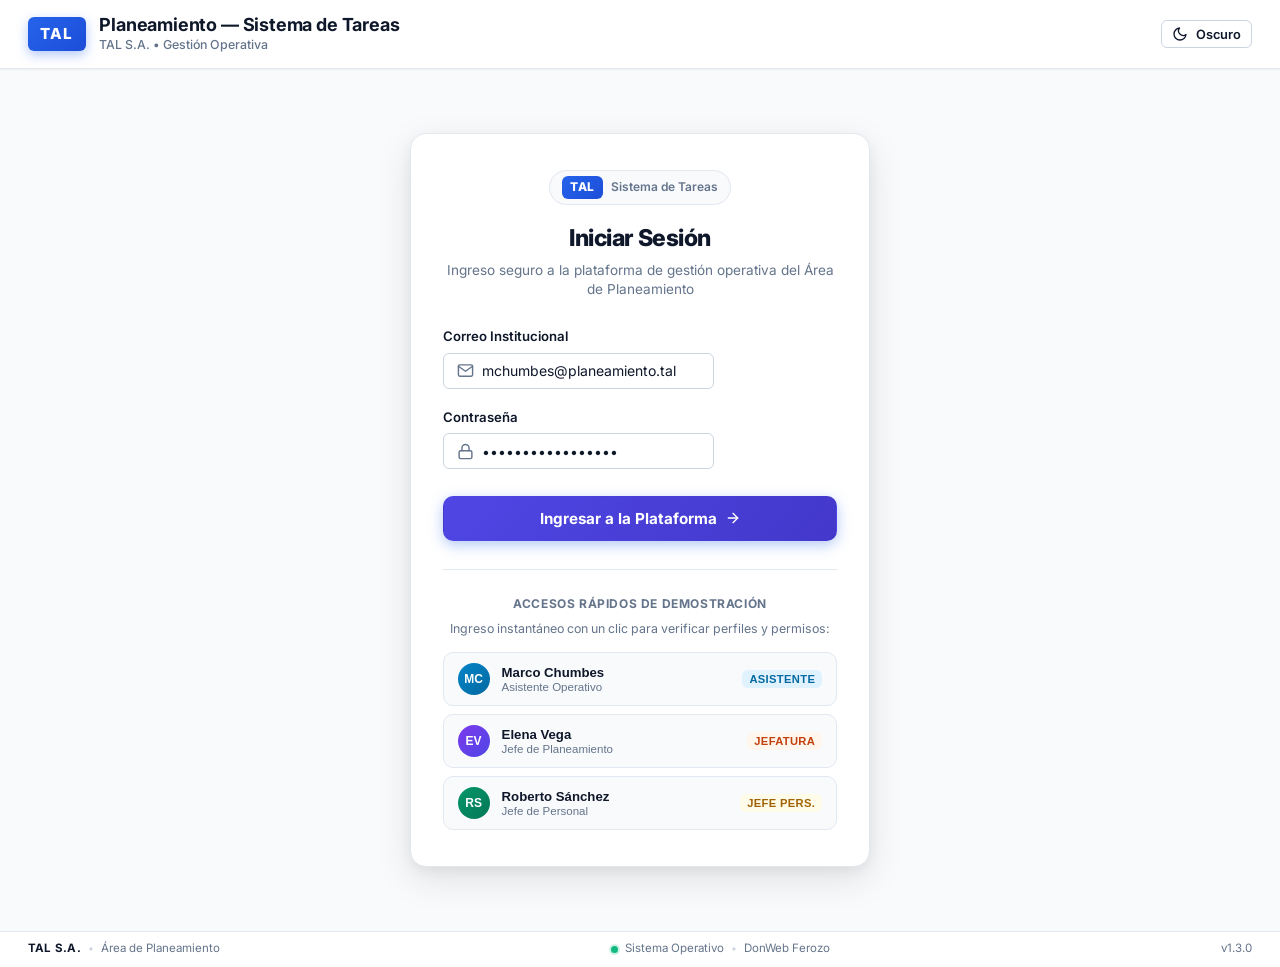
==== public_html/index.html @ 4f69563f "feat(ui): redesign login, replace emojis with svg icons, add slim footer and strict role visibility" ====
<!DOCTYPE html>
<html lang="es" data-theme="light">
<head>
    <meta charset="UTF-8">
    <meta name="viewport" content="width=device-width, initial-scale=1.0">
    <title>TAL S.A. — Sistema de Tareas | Área de Planeamiento</title>
    <meta name="description" content="Sistema Web interno de Gestión y Seguimiento de Tareas del Área de Planeamiento. Tableros Kanban, flujos de aprobación y automatización de procesos.">
    <link rel="stylesheet" href="assets/css/variables.css">
    <link rel="stylesheet" href="assets/css/app.css">
</head>
<body>
    <!-- Top Header & Brand -->
    <header class="app-header">
        <div class="brand-section">
            <div class="brand-logo-pill">TAL</div>
            <div class="brand-meta">
                <h1 class="brand-title">Planeamiento — Sistema de Tareas</h1>
                <span class="brand-subtitle">TAL S.A. &bull; Gestión Operativa</span>
            </div>
        </div>
        <div class="header-actions">
            <!-- Indicador de Usuario Activo -->
            <div id="user-profile-container" style="display: none;">
                <div class="user-profile-badge">
                    <div id="user-avatar" class="user-avatar">?</div>
                    <div class="user-details">
                        <span id="user-name" class="user-name">Cargando...</span>
                        <span id="user-role" class="user-role-label">...</span>
                    </div>
                </div>
            </div>

            <!-- Campana de Notificaciones Idempotentes (MVP-08) -->
            <div id="notifications-menu-container" class="notifications-wrapper" style="display: none;">
                <button id="notif-bell-btn" class="btn btn-outline btn-sm notif-bell-btn" title="Notificaciones" aria-label="Notificaciones del sistema" aria-expanded="false">
                    <svg class="icon-svg" viewBox="0 0 24 24" fill="none" stroke="currentColor" stroke-width="2" stroke-linecap="round" stroke-linejoin="round"><path d="M18 8A6 6 0 0 0 6 8c0 7-3 9-3 9h18s-3-2-3-9"></path><path d="M13.73 21a2 2 0 0 1-3.46 0"></path></svg>
                    <span id="notif-badge" class="notif-badge" style="display: none;">0</span>
                </button>
                <div id="notif-dropdown" class="notif-dropdown" style="display: none;" role="region" aria-label="Bandeja de notificaciones">
                    <div class="notif-dropdown-header">
                        <div class="notif-title-group">
                            <svg class="icon-svg icon-svg-sm" viewBox="0 0 24 24" fill="none" stroke="currentColor" stroke-width="2" stroke-linecap="round" stroke-linejoin="round"><path d="M18 8A6 6 0 0 0 6 8c0 7-3 9-3 9h18s-3-2-3-9"></path><path d="M13.73 21a2 2 0 0 1-3.46 0"></path></svg>
                            <span class="notif-dropdown-title">Notificaciones</span>
                        </div>
                        <button id="notif-mark-all-btn" class="notif-mark-all-btn" title="Marcar todas como leídas">Marcar todas leídas</button>
                    </div>
                    <div id="notif-items-list" class="notif-items-list">
                        <div class="notif-empty-state">No tienes notificaciones pendientes</div>
                    </div>
                </div>
            </div>

            <button id="theme-toggle-btn" class="btn btn-outline btn-sm" aria-label="Cambiar modo claro y oscuro">
                <span id="theme-icon" aria-hidden="true" class="theme-icon-slot">
                    <svg class="icon-svg" viewBox="0 0 24 24" fill="none" stroke="currentColor" stroke-width="2" stroke-linecap="round" stroke-linejoin="round"><path d="M21 12.79A9 9 0 1 1 11.21 3 7 7 0 0 0 21 12.79z"></path></svg>
                </span>
                <span id="theme-text">Modo</span>
            </button>

            <button id="logout-btn" class="btn btn-outline btn-sm" style="display: none;">
                <svg class="icon-svg" viewBox="0 0 24 24" fill="none" stroke="currentColor" stroke-width="2" stroke-linecap="round" stroke-linejoin="round"><path d="M9 21H5a2 2 0 0 1-2-2V5a2 2 0 0 1 2-2h4"></path><polyline points="16 17 21 12 16 7"></polyline><line x1="21" y1="12" x2="9" y2="12"></line></svg>
                <span>Salir</span>
            </button>
        </div>
    </header>

    <!-- Workspace Controls Bar (Pestañas de Alcance y Filtros) -->
    <div id="workspace-controls-bar" class="workspace-bar" style="display: none;">
        <div class="workspace-tabs">
            <button class="tab-btn active" data-scope="area">
                <svg class="icon-svg" viewBox="0 0 24 24" fill="none" stroke="currentColor" stroke-width="2" stroke-linecap="round" stroke-linejoin="round"><path d="M16 4h2a2 2 0 0 1 2 2v14a2 2 0 0 1-2 2H6a2 2 0 0 1-2-2V6a2 2 0 0 1 2-2h2"></path><rect x="8" y="2" width="8" height="4" rx="1" ry="1"></rect></svg>
                <span>Mis Tareas</span>
            </button>
            <button id="tab-team-board" class="tab-btn" data-scope="team" style="display: none;">
                <svg class="icon-svg" viewBox="0 0 24 24" fill="none" stroke="currentColor" stroke-width="2" stroke-linecap="round" stroke-linejoin="round"><path d="M17 21v-2a4 4 0 0 0-4-4H5a4 4 0 0 0-4 4v2"></path><circle cx="9" cy="7" r="4"></circle><path d="M23 21v-2a4 4 0 0 0-3-3.87"></path><path d="M16 3.13a4 4 0 0 1 0 7.75"></path></svg>
                <span>Tablero del Equipo</span>
            </button>
            <button id="tab-approvals-view" class="tab-btn" data-scope="approvals" style="display: none;">
                <svg class="icon-svg" viewBox="0 0 24 24" fill="none" stroke="currentColor" stroke-width="2" stroke-linecap="round" stroke-linejoin="round"><path d="M22 11.08V12a10 10 0 1 1-5.93-9.14"></path><polyline points="22 4 12 14.01 9 11.01"></polyline></svg>
                <span>Aprobaciones</span>
            </button>
            <button id="tab-dashboard-view" class="tab-btn" data-scope="dashboard">
                <svg class="icon-svg" viewBox="0 0 24 24" fill="none" stroke="currentColor" stroke-width="2" stroke-linecap="round" stroke-linejoin="round"><line x1="18" y1="20" x2="18" y2="10"></line><line x1="12" y1="20" x2="12" y2="4"></line><line x1="6" y1="20" x2="6" y2="14"></line></svg>
                <span>Dashboard & Métricas</span>
            </button>
        </div>

        <div class="workspace-actions">
            <div class="search-input-wrapper">
                <svg class="search-icon" viewBox="0 0 24 24" fill="none" stroke="currentColor" stroke-width="2" stroke-linecap="round" stroke-linejoin="round"><circle cx="11" cy="11" r="8"></circle><line x1="21" y1="21" x2="16.65" y2="16.65"></line></svg>
                <input type="text" id="task-search-input" class="search-input" placeholder="Buscar tarea o código...">
            </div>

            <select id="member-filter-select" class="select-filter" style="display: none;">
                <option value="">Todos los miembros</option>
            </select>

            <select id="priority-filter-select" class="select-filter">
                <option value="">Todas las prioridades</option>
                <option value="URGENTE">Urgente</option>
                <option value="ALTA">Alta</option>
                <option value="MEDIA">Media</option>
                <option value="BAJA">Baja</option>
            </select>

            <button id="btn-open-create-task" class="btn btn-primary">
                <svg class="icon-svg" viewBox="0 0 24 24" fill="none" stroke="currentColor" stroke-width="2" stroke-linecap="round" stroke-linejoin="round"><line x1="12" y1="5" x2="12" y2="19"></line><line x1="5" y1="12" x2="19" y2="12"></line></svg>
                <span>Nueva Tarea</span>
            </button>
        </div>
    </div>

    <!-- Contenedor Principal SPA -->
    <main class="main-content">
        <!-- Vista de Login (cuando no hay sesión activa) -->
        <div id="login-view" class="login-view-container" style="display: none;">
            <div class="login-card">
                <div class="login-card-header">
                    <div class="login-brand-chip">
                        <span class="login-badge-pill">TAL</span>
                        <span class="login-brand-label">Sistema de Tareas</span>
                    </div>
                    <h2 class="login-heading">Iniciar Sesión</h2>
                    <p class="login-desc">Ingreso seguro a la plataforma de gestión operativa del Área de Planeamiento</p>
                </div>

                <form id="login-form" class="login-form">
                    <div class="form-group">
                        <label class="form-label" for="login-email">Correo Institucional</label>
                        <div class="input-with-icon">
                            <svg class="input-field-icon" viewBox="0 0 24 24" fill="none" stroke="currentColor" stroke-width="2" stroke-linecap="round" stroke-linejoin="round"><path d="M4 4h16c1.1 0 2 .9 2 2v12c0 1.1-.9 2-2 2H4c-1.1 0-2-.9-2-2V6c0-1.1.9-2 2-2z"></path><polyline points="22,6 12,13 2,6"></polyline></svg>
                            <input type="email" id="login-email" class="form-input" required placeholder="usuario@planeamiento.tal" value="mchumbes@planeamiento.tal">
                        </div>
                    </div>
                    <div class="form-group">
                        <label class="form-label" for="login-password">Contraseña</label>
                        <div class="input-with-icon">
                            <svg class="input-field-icon" viewBox="0 0 24 24" fill="none" stroke="currentColor" stroke-width="2" stroke-linecap="round" stroke-linejoin="round"><rect x="3" y="11" width="18" height="11" rx="2" ry="2"></rect><path d="M7 11V7a5 5 0 0 1 10 0v4"></path></svg>
                            <input type="password" id="login-password" class="form-input" required placeholder="••••••••" value="Planeamiento2026!">
                        </div>
                    </div>
                    <button type="submit" id="login-submit-btn" class="btn btn-primary btn-login-submit">
                        <span>Ingresar a la Plataforma</span>
                        <svg class="icon-svg" viewBox="0 0 24 24" fill="none" stroke="currentColor" stroke-width="2" stroke-linecap="round" stroke-linejoin="round"><line x1="5" y1="12" x2="19" y2="12"></line><polyline points="12 5 19 12 12 19"></polyline></svg>
                    </button>
                </form>

                <div class="login-demo-section">
                    <div class="demo-divider">
                        <span>Accesos Rápidos de Demostración</span>
                    </div>
                    <p class="demo-hint">Ingreso instantáneo con un clic para verificar perfiles y permisos:</p>
                    <div class="demo-cards-list">
                        <button type="button" class="demo-chip-card" onclick="quickLogin('mchumbes@planeamiento.tal')">
                            <div class="demo-chip-avatar avatar-assistant">MC</div>
                            <div class="demo-chip-info">
                                <span class="demo-chip-name">Marco Chumbes</span>
                                <span class="demo-chip-role">Asistente Operativo</span>
                            </div>
                            <span class="badge badge-tipo-area">ASISTENTE</span>
                        </button>

                        <button type="button" class="demo-chip-card" onclick="quickLogin('jefe.planeamiento@planeamiento.tal')">
                            <div class="demo-chip-avatar avatar-chief">EV</div>
                            <div class="demo-chip-info">
                                <span class="demo-chip-name">Elena Vega</span>
                                <span class="demo-chip-role">Jefe de Planeamiento</span>
                            </div>
                            <span class="badge badge-prioridad-ALTA">JEFATURA</span>
                        </button>

                        <button type="button" class="demo-chip-card" onclick="quickLogin('jefe.personal@planeamiento.tal')">
                            <div class="demo-chip-avatar avatar-hr">RS</div>
                            <div class="demo-chip-info">
                                <span class="demo-chip-name">Roberto Sánchez</span>
                                <span class="demo-chip-role">Jefe de Personal</span>
                            </div>
                            <span class="badge badge-prioridad-MEDIA">JEFE PERS.</span>
                        </button>
                    </div>
                </div>
            </div>
        </div>

        <!-- Vista de Tablero Kanban -->
        <div id="kanban-view" style="display: none;">
            <div id="kanban-container" class="kanban-board">
                <!-- Columnas montadas dinámicamente -->
            </div>
        </div>

        <!-- Vista de Bandeja de Aprobaciones (MVP-06) -->
        <div id="approvals-view" style="display: none;">
            <div class="view-header-bar">
                <div>
                    <h2 class="view-title">Bandeja de Aprobaciones Pendientes</h2>
                    <p class="view-subtitle">Tareas enviadas a revisión formal que requieren dictamen de Jefatura (RN-10, RN-12).</p>
                </div>
                <button class="btn btn-outline btn-sm" onclick="fetchPendingApprovals()">
                    <svg class="icon-svg" viewBox="0 0 24 24" fill="none" stroke="currentColor" stroke-width="2" stroke-linecap="round" stroke-linejoin="round"><polyline points="23 4 23 10 17 10"></polyline><polyline points="1 20 1 14 7 14"></polyline><path d="M3.51 9a9 9 0 0 1 14.85-3.36L23 10M1 14l4.64 4.36A9 9 0 0 0 20.49 15"></path></svg>
                    <span>Actualizar Lista</span>
                </button>
            </div>
            <div id="approvals-container" class="approvals-grid">
                <!-- Tarjetas de aprobación cargadas dinámicamente -->
            </div>
        </div>

        <!-- Vista de Dashboard Operativo y Métricas (MVP-09) -->
        <div id="dashboard-view" style="display: none;">
            <div class="dashboard-header view-header-bar">
                <div>
                    <h2 class="view-title">Dashboard Operativo y Métricas de Cierre</h2>
                    <p class="view-subtitle">Indicadores en tiempo real de avance, cumplimiento y carga operativa (RF-19).</p>
                </div>
                <button class="btn btn-outline btn-sm" onclick="loadDashboardMetrics()">
                    <svg class="icon-svg" viewBox="0 0 24 24" fill="none" stroke="currentColor" stroke-width="2" stroke-linecap="round" stroke-linejoin="round"><polyline points="23 4 23 10 17 10"></polyline><polyline points="1 20 1 14 7 14"></polyline><path d="M3.51 9a9 9 0 0 1 14.85-3.36L23 10M1 14l4.64 4.36A9 9 0 0 0 20.49 15"></path></svg>
                    <span>Actualizar Métricas</span>
                </button>
            </div>

            <!-- Grid de Indicadores Clave (KPIs) -->
            <div class="kpi-grid">
                <div class="kpi-card">
                    <div class="kpi-label">Total de Tareas</div>
                    <div id="kpi-total-tasks" class="kpi-value">0</div>
                    <div class="kpi-subtext" id="kpi-scope-text">En alcance actual</div>
                </div>
                <div class="kpi-card kpi-success">
                    <div class="kpi-label">Tasa de Cumplimiento</div>
                    <div id="kpi-completion-rate" class="kpi-value">0%</div>
                    <div class="kpi-subtext"><span id="kpi-completed-tasks">0</span> finalizadas</div>
                </div>
                <div class="kpi-card kpi-warning">
                    <div class="kpi-label">En Progreso / Revisión</div>
                    <div id="kpi-active-tasks" class="kpi-value">0</div>
                    <div class="kpi-subtext"><span id="kpi-review-tasks">0</span> en revisión</div>
                </div>
                <div class="kpi-card kpi-danger">
                    <div class="kpi-label">Alertas de Plazo</div>
                    <div id="kpi-overdue-tasks" class="kpi-value">0</div>
                    <div class="kpi-subtext"><span id="kpi-due-soon-tasks">0</span> vencen en ≤ 7 días</div>
                </div>
            </div>

            <!-- Gráficos / Distribuciones de Estados y Prioridades -->
            <div class="dashboard-sections-grid">
                <!-- Desglose por Estado -->
                <div class="section-box">
                    <div class="section-box-title">
                        <span>Distribución por Estados Kanban</span>
                    </div>
                    <div id="dashboard-status-bars" class="distribution-bars">
                        <!-- Barras de estado montadas dinámicamente -->
                    </div>
                </div>

                <!-- Desglose por Prioridad -->
                <div class="section-box">
                    <div class="section-box-title">
                        <span>Tareas Activas por Prioridad</span>
                    </div>
                    <div id="dashboard-priority-bars" class="distribution-bars">
                        <!-- Barras de prioridad montadas dinámicamente -->
                    </div>
                </div>
            </div>

            <!-- Balance de Carga del Equipo (Solo Jefatura) -->
            <div id="dashboard-team-section" class="section-box" style="margin-top: 1.5rem; display: none;">
                <div class="section-box-title">
                    <div style="display: flex; align-items: center; gap: 0.5rem;">
                        <svg class="icon-svg" viewBox="0 0 24 24" fill="none" stroke="currentColor" stroke-width="2" stroke-linecap="round" stroke-linejoin="round"><path d="M17 21v-2a4 4 0 0 0-4-4H5a4 4 0 0 0-4 4v2"></path><circle cx="9" cy="7" r="4"></circle><path d="M23 21v-2a4 4 0 0 0-3-3.87"></path><path d="M16 3.13a4 4 0 0 1 0 7.75"></path></svg>
                        <span>Balance de Carga de Trabajo del Equipo (Supervisión Jefatura)</span>
                    </div>
                </div>
                <p style="font-size: 0.8rem; color: var(--text-muted); margin-top: 0.25rem; margin-bottom: 1rem;">
                    Monitoreo de tareas asignadas, en curso, finalizadas y atrasadas por cada integrante del área.
                </p>
                <div class="table-responsive">
                    <table class="team-balance-table">
                        <thead>
                            <tr>
                                <th>Miembro del Equipo</th>
                                <th>Rol</th>
                                <th>Total Asignadas</th>
                                <th>En Curso</th>
                                <th>Finalizadas</th>
                                <th>Atrasadas</th>
                                <th>Carga Activa</th>
                            </tr>
                        </thead>
                        <tbody id="dashboard-team-tbody">
                            <!-- Filas dinámicas -->
                        </tbody>
                    </table>
                </div>
            </div>
        </div>
    </main>

    <!-- Modal de Creación de Tarea (MVP-03) -->
    <div id="modal-create-task" class="modal-backdrop">
        <div class="modal-dialog">
            <div class="modal-header">
                <div class="modal-title-group">
                    <span class="badge badge-tipo-area">NUEVA TAREA</span>
                    <h3 class="modal-title">Registrar Nueva Tarea</h3>
                </div>
                <button class="btn-close" onclick="closeModal('modal-create-task')">&times;</button>
            </div>
            <form id="create-task-form">
                <div class="modal-body">
                    <div class="form-group">
                        <label class="form-label" for="task-title">Título de la Tarea *</label>
                        <input type="text" id="task-title" class="form-input" required placeholder="Ej: Elaboración de reporte de mermas lote B">
                    </div>

                    <div class="form-group">
                        <label class="form-label" for="task-description">Descripción Detallada</label>
                        <textarea id="task-description" class="form-textarea" rows="3" placeholder="Contexto, criterios clave o instrucciones..."></textarea>
                    </div>

                    <div class="form-row">
                        <div class="form-group">
                            <label class="form-label" for="task-type">Tipo de Tarea *</label>
                            <select id="task-type" class="form-select" required>
                                <option value="AREA">Oficial del Área</option>
                                <option value="PERSONAL">Personal / Privada</option>
                            </select>
                            <span class="form-help">Tareas personales son privadas y solo visibles para ti.</span>
                        </div>

                        <div class="form-group">
                            <label class="form-label" for="task-priority">Prioridad *</label>
                            <select id="task-priority" class="form-select" required>
                                <option value="BAJA">Baja</option>
                                <option value="MEDIA" selected>Media</option>
                                <option value="ALTA">Alta</option>
                                <option value="URGENTE">Urgente</option>
                            </select>
                        </div>
                    </div>

                    <div class="form-row">
                        <div class="form-group">
                            <label class="form-label" for="task-assignee">Responsable Asignado *</label>
                            <select id="task-assignee" class="form-select">
                                <!-- Opciones cargadas según rol (autoasignación para asistentes, selector para jefes) -->
                            </select>
                            <span id="assignee-help" class="form-help"></span>
                        </div>

                        <div class="form-group">
                            <label class="form-label" for="task-due-date">Fecha Límite</label>
                            <input type="date" id="task-due-date" class="form-input">
                        </div>
                    </div>

                    <div class="form-group" style="margin-top: 0.5rem;">
                        <label style="display: flex; align-items: center; gap: 0.5rem; cursor: pointer;">
                            <input type="checkbox" id="task-requires-approval">
                            <span style="font-size: 0.85rem; font-weight: 600;">Requiere aprobación de Jefatura para su cierre formal (RN-10)</span>
                        </label>
                    </div>
                </div>
                <div class="modal-footer">
                    <button type="button" class="btn btn-outline" onclick="closeModal('modal-create-task')">Cancelar</button>
                    <button type="submit" class="btn btn-primary">Crear Tarea</button>
                </div>
            </form>
        </div>
    </div>

    <!-- Modal de Detalle de Tarea con Subtareas y Comentarios (MVP-05) -->
    <div id="modal-task-detail" class="modal-backdrop">
        <div class="modal-dialog">
            <div class="modal-header">
                <div class="modal-title-group">
                    <span id="detail-code" class="task-code" style="font-size: 0.95rem;">TAR-XXXX</span>
                    <span id="detail-type-badge" class="badge">ÁREA</span>
                    <span id="detail-priority-badge" class="badge">MEDIA</span>
                    <h3 id="detail-title" class="modal-title" style="margin-left: 0.5rem;">Título</h3>
                </div>
                <button class="btn-close" onclick="closeModal('modal-task-detail')">&times;</button>
            </div>
            <div class="modal-body">
                <div class="task-detail-grid">
                    <!-- Columna Izquierda: Información y Subtareas (Checklist) -->
                    <div>
                        <p id="detail-desc" style="font-size: 0.875rem; color: var(--text-main); margin-bottom: 1rem; line-height: 1.5;"></p>

                        <div style="display: flex; gap: 1rem; margin-bottom: 1.25rem; font-size: 0.8rem; color: var(--text-muted); flex-wrap: wrap;">
                            <div><strong>Responsable:</strong> <span id="detail-assignee">-</span></div>
                            <div><strong>Creador:</strong> <span id="detail-creator">-</span></div>
                            <div><strong>Fecha Límite:</strong> <span id="detail-due-date">-</span></div>
                        </div>

                        <!-- Bloque de Circuito de Aprobación (MVP-06) -->
                        <div id="detail-approval-box" class="approval-detail-box" style="display: none;">
                            <!-- Renderizado dinámicamente -->
                        </div>

                        <!-- Sección de Subtareas (Checklist MVP-05) -->
                        <div class="section-box">
                            <div class="section-box-title">
                                <div style="display: flex; align-items: center; gap: 0.4rem;">
                                    <svg class="icon-svg" viewBox="0 0 24 24" fill="none" stroke="currentColor" stroke-width="2" stroke-linecap="round" stroke-linejoin="round"><polyline points="9 11 12 14 22 4"></polyline><path d="M21 12v7a2 2 0 0 1-2 2H5a2 2 0 0 1-2-2V5a2 2 0 0 1 2-2h11"></path></svg>
                                    <span>Checklist de Subtareas</span>
                                </div>
                                <span id="detail-subtasks-count" class="badge badge-tipo-area">0/0</span>
                            </div>

                            <div class="progress-track" style="margin-bottom: 0.75rem;">
                                <div id="detail-subtasks-progress" class="progress-fill" style="width: 0%;"></div>
                            </div>

                            <div id="detail-subtasks-list" class="subtasks-list">
                                <!-- Lista de subtareas -->
                            </div>

                            <form id="add-subtask-form" class="subtask-add-row">
                                <input type="text" id="subtask-title-input" class="form-input" placeholder="Añadir ítem al checklist..." style="flex: 1;" required>
                                <button type="submit" class="btn btn-outline btn-sm">+ Agregar</button>
                            </form>
                        </div>

                        <!-- Sección de Dependencias entre Tareas (DAG MVP-07) -->
                        <div class="section-box" style="margin-top: 1.25rem;">
                            <div class="section-box-title">
                                <div style="display: flex; align-items: center; gap: 0.4rem;">
                                    <svg class="icon-svg" viewBox="0 0 24 24" fill="none" stroke="currentColor" stroke-width="2" stroke-linecap="round" stroke-linejoin="round"><path d="M10 13a5 5 0 0 0 7.54.54l3-3a5 5 0 0 0-7.07-7.07l-1.72 1.71"></path><path d="M14 11a5 5 0 0 0-7.54-.54l-3 3a5 5 0 0 0 7.07 7.07l1.71-1.71"></path></svg>
                                    <span>Dependencias (Predecesoras y DAG)</span>
                                </div>
                                <span id="detail-deps-count" class="badge badge-tipo-area">0</span>
                            </div>

                            <!-- Alerta si la tarea está bloqueada por dependencias pendientes (RN-08) -->
                            <div id="detail-deps-blocked-alert" style="display: none; background-color: var(--status-blocked-bg); border: 1px solid var(--status-blocked); border-radius: var(--radius-sm); padding: 0.65rem 0.85rem; margin-bottom: 0.75rem;">
                                <div style="font-size: 0.8rem; font-weight: 700; color: #b91c1c; display: flex; align-items: center; gap: 0.4rem;">
                                    <svg class="icon-svg" viewBox="0 0 24 24" fill="none" stroke="currentColor" stroke-width="2" stroke-linecap="round" stroke-linejoin="round"><rect x="3" y="11" width="18" height="11" rx="2" ry="2"></rect><path d="M7 11V7a5 5 0 0 1 10 0v4"></path></svg>
                                    <span>Tarea Bloqueada</span>
                                </div>
                                <p style="font-size: 0.775rem; color: #7f1d1d; margin-top: 0.25rem; line-height: 1.4;">
                                    Esta tarea no puede iniciarse ni finalizarse hasta que todas sus tareas predecesoras alcancen el estado Finalizada (Regla RN-08).
                                </p>
                            </div>

                            <!-- Predecesoras (Requisitos previos) -->
                            <div style="margin-bottom: 0.75rem;">
                                <span style="font-size: 0.75rem; font-weight: 700; text-transform: uppercase; color: var(--text-muted); letter-spacing: 0.05em;">
                                    Predecesoras (Deben finalizar primero):
                                </span>
                                <div id="detail-predecessors-list" style="margin-top: 0.4rem; display: flex; flex-direction: column; gap: 0.4rem;">
                                    <!-- Lista dinámica de predecesoras -->
                                </div>
                            </div>

                            <!-- Formulario para agregar predecesora -->
                            <form id="add-dependency-form" style="display: flex; gap: 0.5rem; margin-top: 0.65rem; align-items: center;">
                                <select id="dependency-predecessor-select" class="form-select" style="flex: 1; font-size: 0.8rem;" required>
                                    <option value="" disabled selected>Vincular tarea predecesora...</option>
                                </select>
                                <button type="submit" class="btn btn-outline btn-sm">+ Vincular</button>
                            </form>

                            <!-- Sucesoras (Tareas que esperan por esta) -->
                            <div id="detail-successors-container" style="margin-top: 1rem; border-top: 1px dashed var(--border-subtle); padding-top: 0.65rem; display: none;">
                                <span style="font-size: 0.75rem; font-weight: 700; text-transform: uppercase; color: var(--text-muted); letter-spacing: 0.05em;">
                                    Tareas Sucesoras (Esperan por esta tarea):
                                </span>
                                <div id="detail-successors-list" style="margin-top: 0.4rem; display: flex; flex-direction: column; gap: 0.4rem;">
                                    <!-- Lista dinámica de sucesoras -->
                                </div>
                            </div>
                        </div>
                    </div>

                    <!-- Columna Derecha: Comentarios y Evidencias Adjuntas (MVP-05) -->
                    <div>
                        <div class="section-box">
                            <div class="section-box-title">
                                <div style="display: flex; align-items: center; gap: 0.4rem;">
                                    <svg class="icon-svg" viewBox="0 0 24 24" fill="none" stroke="currentColor" stroke-width="2" stroke-linecap="round" stroke-linejoin="round"><path d="M21 15a2 2 0 0 1-2 2H7l-4 4V5a2 2 0 0 1 2-2h14a2 2 0 0 1 2 2z"></path></svg>
                                    <span>Historial y Evidencias</span>
                                </div>
                                <span id="detail-comments-count" class="badge badge-tipo-area">0</span>
                            </div>

                            <div id="detail-comments-list" class="comments-list">
                                <!-- Comentarios -->
                            </div>

                            <form id="add-comment-form">
                                <div class="form-group" style="margin-bottom: 0.5rem;">
                                    <textarea id="comment-text-input" class="form-textarea" rows="2" placeholder="Escribe un comentario o actualización..." required></textarea>
                                </div>
                                <div class="form-group" style="margin-bottom: 0.75rem;">
                                    <label class="form-label" style="font-size: 0.75rem;">Adjuntar Evidencia (PDF, Excel, Imagen, etc.):</label>
                                    <input type="file" id="comment-file-input" class="form-input" style="font-size: 0.75rem; padding: 0.3rem;">
                                </div>
                                <button type="submit" class="btn btn-primary btn-sm" style="width: 100%;">
                                    <span>Publicar Comentario / Evidencia</span>
                                </button>
                            </form>
                        </div>

                        <!-- Sección de Auditoría Inmutable (RF-18 / RN-13 MVP-09) -->
                        <div class="section-box" style="margin-top: 1.25rem;">
                            <div class="section-box-title">
                                <div style="display: flex; align-items: center; gap: 0.4rem;">
                                    <svg class="icon-svg" viewBox="0 0 24 24" fill="none" stroke="currentColor" stroke-width="2" stroke-linecap="round" stroke-linejoin="round"><path d="M12 22s8-4 8-10V5l-8-3-8 3v7c0 6 8 10 8 10z"></path></svg>
                                    <span>Bitácora de Auditoría Inmutable</span>
                                </div>
                                <span id="detail-audit-count" class="badge badge-tipo-area">0</span>
                            </div>
                            <p style="font-size: 0.75rem; color: var(--text-muted); margin-bottom: 0.75rem;">
                                Trazabilidad cronológica inalterable de creación, transiciones, aprobaciones y reasignaciones (RN-13).
                            </p>
                            <div id="detail-audit-timeline" class="audit-timeline">
                                <!-- Eventos de auditoría cargados dinámicamente -->
                            </div>
                        </div>
                    </div>
                </div>
            </div>
            <div class="modal-footer">
                <div style="margin-right: auto; display: flex; align-items: center; gap: 0.5rem;">
                    <span style="font-size: 0.8rem; font-weight: 600;">Mover a Columna:</span>
                    <select id="detail-column-select" class="select-filter" style="font-size: 0.8rem;">
                        <!-- Columnas -->
                    </select>
                </div>
                <button type="button" id="btn-delete-task" class="btn btn-outline" style="color: #ef4444; border-color: rgba(239, 68, 68, 0.4);" onclick="handleDeleteActiveTask()">
                    <svg class="icon-svg" viewBox="0 0 24 24" fill="none" stroke="currentColor" stroke-width="2" stroke-linecap="round" stroke-linejoin="round"><polyline points="3 6 5 6 21 6"></polyline><path d="M19 6v14a2 2 0 0 1-2 2H7a2 2 0 0 1-2-2V6m3 0V4a2 2 0 0 1 2-2h4a2 2 0 0 1 2 2v2"></path></svg>
                    <span>Eliminar Tarea</span>
                </button>
                <button type="button" class="btn btn-primary" onclick="closeModal('modal-task-detail')">Cerrar</button>
            </div>
        </div>
    </div>

    <!-- Toast Notifications -->
    <div id="toast-container" class="toast-container"></div>

    <!-- Footer Slim & Profesional -->
    <footer id="app-footer" class="app-footer-slim">
        <div class="footer-left">
            <span class="footer-corp">TAL S.A.</span>
            <span class="footer-separator">•</span>
            <span>Área de Planeamiento</span>
        </div>
        <div class="footer-center">
            <span class="status-pulse-dot"></span>
            <span>Sistema Operativo</span>
            <span class="footer-separator">•</span>
            <span>DonWeb Ferozo</span>
        </div>
        <div class="footer-right">
            <span>v1.3.0</span>
        </div>
    </footer>

    <script src="assets/js/app.js"></script>
</body>
</html>
---- public_html/assets/css/variables.css ----
/**
 * DESIGN TOKENS — SISTEMA DE TAREAS (PLANEAMIENTO)
 * Modo claro por defecto y modo oscuro vía [data-theme="dark"]
 */

:root {
  /* Paleta de Superficie y Fondo (Modo Claro) */
  --bg-primary: #f8fafc;
  --bg-surface: #ffffff;
  --bg-surface-hover: #f1f5f9;
  --bg-surface-subtle: #f8fafc;
  --border-subtle: #e2e8f0;
  --border-strong: #cbd5e1;
  --text-main: #0f172a;
  --text-muted: #64748b;
  --text-subtle: #94a3b8;
  --text-inverse: #ffffff;

  /* Color de Marca y Acciones Primarias */
  --primary-500: #4f46e5;       /* Índigo */
  --primary-600: #4338ca;
  --primary-700: #3730a3;
  --primary-subtle: #eef2ff;

  /* Estados Funcionales de Tarea (Kanban) */
  --status-pending: #64748b;     /* Pendiente (Gris pizarra) */
  --status-pending-bg: #f1f5f9;
  --status-in-progress: #2563eb; /* En proceso (Azul activo) */
  --status-in-progress-bg: #eff6ff;
  --status-blocked: #e11d48;     /* Bloqueada (Rojo rubí) */
  --status-blocked-bg: #fff1f2;
  --status-review: #d97706;      /* En revisión (Ámbar) */
  --status-review-bg: #fffbeb;
  --status-done: #059669;        /* Finalizada (Esmeralda) */
  --status-done-bg: #ecfdf5;

  /* Prioridades */
  --priority-baja: #0284c7;
  --priority-media: #f59e0b;
  --priority-alta: #ea580c;
  --priority-urgente: #dc2626;

  /* Elevaciones y Sombras */
  --shadow-sm: 0 1px 2px 0 rgb(0 0 0 / 0.05);
  --shadow-card: 0 1px 3px 0 rgb(0 0 0 / 0.1), 0 1px 2px -1px rgb(0 0 0 / 0.1);
  --shadow-card-hover: 0 10px 15px -3px rgb(0 0 0 / 0.1), 0 4px 6px -4px rgb(0 0 0 / 0.1);
  --shadow-modal: 0 20px 25px -5px rgb(0 0 0 / 0.15), 0 8px 10px -6px rgb(0 0 0 / 0.1);

  /* Tipografía y Espaciado */
  --font-family: system-ui, -apple-system, 'Segoe UI', Roboto, Helvetica, Arial, sans-serif;
  --font-mono: ui-monospace, SFMono-Regular, Menlo, Monaco, Consolas, monospace;
  --radius-sm: 6px;
  --radius-md: 10px;
  --radius-lg: 16px;
  --radius-full: 9999px;

  --transition-fast: 150ms cubic-bezier(0.4, 0, 0.2, 1);
  --transition-normal: 250ms cubic-bezier(0.4, 0, 0.2, 1);
}

[data-theme="dark"] {
  --bg-primary: #0b0f19;
  --bg-surface: #111827;
  --bg-surface-hover: #1f2937;
  --bg-surface-subtle: #161f30;
  --border-subtle: #1f2937;
  --border-strong: #374151;
  --text-main: #f9fafb;
  --text-muted: #9ca3af;
  --text-subtle: #6b7280;
  --primary-subtle: #1e1b4b;

  --status-pending-bg: #1e293b;
  --status-in-progress-bg: #172554;
  --status-blocked-bg: #4c0519;
  --status-review-bg: #451a03;
  --status-done-bg: #022c22;

  --shadow-card: 0 1px 3px 0 rgb(0 0 0 / 0.5);
  --shadow-card-hover: 0 10px 20px -3px rgb(0 0 0 / 0.7);
  --shadow-modal: 0 25px 30px -5px rgb(0 0 0 / 0.8);
}
---- public_html/assets/css/app.css ----
/**
 * ESTILOS DE INTERFAZ DE USUARIO — SISTEMA DE TAREAS (PLANEAMIENTO)
 * TAL S.A. — Sistema de Gestión y Seguimiento de Tareas
 */

@import url('https://fonts.googleapis.com/css2?family=Inter:wght@400;500;600;700;800&family=JetBrains+Mono:wght@400;500&display=swap');

*, *::before, *::after {
  box-sizing: border-box;
  margin: 0;
  padding: 0;
}

body {
  font-family: 'Inter', var(--font-family);
  background-color: var(--bg-primary);
  color: var(--text-main);
  line-height: 1.5;
  -webkit-font-smoothing: antialiased;
  min-height: 100vh;
  display: flex;
  flex-direction: column;
  transition: background-color var(--transition-normal), color var(--transition-normal);
}

/* --------------------------------------------------------------------------
   Top Navbar & Brand Header
   -------------------------------------------------------------------------- */
.app-header {
  background-color: var(--bg-surface);
  border-bottom: 1px solid var(--border-subtle);
  padding: 0.85rem 1.75rem;
  display: flex;
  align-items: center;
  justify-content: space-between;
  position: sticky;
  top: 0;
  z-index: 100;
  box-shadow: var(--shadow-sm);
  backdrop-filter: blur(12px);
}

.brand-section {
  display: flex;
  align-items: center;
  gap: 0.85rem;
}

.brand-logo-pill {
  background: linear-gradient(135deg, #2563eb 0%, #1d4ed8 100%);
  color: #ffffff;
  font-weight: 800;
  font-size: 0.95rem;
  padding: 0.35rem 0.75rem;
  border-radius: var(--radius-sm);
  letter-spacing: 0.08em;
  box-shadow: 0 4px 12px rgba(37, 99, 235, 0.35);
  display: flex;
  align-items: center;
  justify-content: center;
}

.brand-badge {
  background: linear-gradient(135deg, #4f46e5 0%, #2563eb 100%);
  color: #ffffff;
  font-weight: 800;
  font-size: 0.95rem;
  padding: 0.4rem 0.75rem;
  border-radius: var(--radius-sm);
  letter-spacing: 0.08em;
  box-shadow: 0 4px 10px rgba(79, 70, 229, 0.3);
}

.brand-meta {
  display: flex;
  flex-direction: column;
}

.brand-title {
  font-size: 1.125rem;
  font-weight: 700;
  color: var(--text-main);
  letter-spacing: -0.01em;
  line-height: 1.25;
}

.brand-subtitle {
  font-size: 0.775rem;
  color: var(--text-muted);
  font-weight: 500;
}

/* Iconos SVG Vectoriales */
.icon-svg {
  width: 1rem;
  height: 1rem;
  display: inline-block;
  vertical-align: middle;
  stroke: currentColor;
  flex-shrink: 0;
}

.icon-svg-sm {
  width: 0.85rem;
  height: 0.85rem;
}

.icon-svg-lg {
  width: 1.25rem;
  height: 1.25rem;
}

.theme-icon-slot {
  display: inline-flex;
  align-items: center;
  justify-content: center;
}

.header-actions {
  display: flex;
  align-items: center;
  gap: 1rem;
}

/* Selector Rápido de Rol / Usuario */
.user-profile-badge {
  display: flex;
  align-items: center;
  gap: 0.65rem;
  background-color: var(--bg-surface-subtle);
  border: 1px solid var(--border-subtle);
  padding: 0.35rem 0.75rem;
  border-radius: var(--radius-full);
}

.user-avatar {
  width: 28px;
  height: 28px;
  border-radius: 50%;
  background: linear-gradient(135deg, var(--primary-500), #3b82f6);
  color: #fff;
  font-weight: 700;
  font-size: 0.8rem;
  display: flex;
  align-items: center;
  justify-content: center;
}

.user-details {
  display: flex;
  flex-direction: column;
}

.user-name {
  font-size: 0.8125rem;
  font-weight: 600;
  line-height: 1.2;
}

.user-role-label {
  font-size: 0.7rem;
  color: var(--text-muted);
  font-weight: 500;
}

/* Botones */
.btn {
  display: inline-flex;
  align-items: center;
  justify-content: center;
  gap: 0.45rem;
  font-family: inherit;
  font-size: 0.875rem;
  font-weight: 600;
  padding: 0.5rem 1rem;
  border-radius: var(--radius-sm);
  border: 1px solid transparent;
  cursor: pointer;
  transition: all var(--transition-fast);
  text-decoration: none;
}

.btn-primary {
  background: linear-gradient(135deg, var(--primary-500) 0%, var(--primary-600) 100%);
  color: var(--text-inverse);
  box-shadow: 0 2px 6px rgba(79, 70, 229, 0.25);
}

.btn-primary:hover {
  background: linear-gradient(135deg, var(--primary-600) 0%, var(--primary-700) 100%);
  transform: translateY(-1px);
  box-shadow: 0 4px 10px rgba(79, 70, 229, 0.35);
}

.btn-outline {
  background-color: var(--bg-surface);
  border-color: var(--border-strong);
  color: var(--text-main);
}

.btn-outline:hover {
  background-color: var(--bg-surface-hover);
  border-color: var(--primary-500);
}

.btn-sm {
  padding: 0.3rem 0.65rem;
  font-size: 0.8rem;
}

.btn-danger {
  background-color: #e11d48;
  color: #ffffff;
}

.btn-danger:hover {
  background-color: #be123c;
}

.btn-success {
  background-color: #059669;
  color: #ffffff;
}

.btn-success:hover {
  background-color: #047857;
}

/* --------------------------------------------------------------------------
   Sub-Header / Workspace Controls Bar
   -------------------------------------------------------------------------- */
.workspace-bar {
  background-color: var(--bg-surface);
  border-bottom: 1px solid var(--border-subtle);
  padding: 0.75rem 1.75rem;
  display: flex;
  align-items: center;
  justify-content: space-between;
  flex-wrap: wrap;
  gap: 1rem;
}

.workspace-tabs {
  display: flex;
  gap: 0.5rem;
  background-color: var(--bg-surface-subtle);
  padding: 0.25rem;
  border-radius: var(--radius-md);
  border: 1px solid var(--border-subtle);
}

.tab-btn {
  padding: 0.45rem 0.95rem;
  border-radius: var(--radius-sm);
  border: none;
  background: transparent;
  color: var(--text-muted);
  font-size: 0.85rem;
  font-weight: 600;
  cursor: pointer;
  transition: all var(--transition-fast);
  display: inline-flex;
  align-items: center;
  gap: 0.4rem;
}

.tab-btn:hover {
  color: var(--text-main);
}

.tab-btn.active {
  background-color: var(--bg-surface);
  color: var(--primary-500);
  box-shadow: var(--shadow-sm);
}

.workspace-actions {
  display: flex;
  align-items: center;
  gap: 0.75rem;
}

.search-input-wrapper {
  position: relative;
  display: flex;
  align-items: center;
}

.search-icon {
  position: absolute;
  left: 0.75rem;
  width: 15px;
  height: 15px;
  color: var(--text-muted);
  pointer-events: none;
}

.search-input {
  padding: 0.45rem 0.85rem;
  padding-left: 2.2rem;
  border-radius: var(--radius-sm);
  border: 1px solid var(--border-strong);
  background-color: var(--bg-surface);
  color: var(--text-main);
  font-family: inherit;
  font-size: 0.85rem;
  width: 220px;
  outline: none;
  transition: all var(--transition-fast);
}

.search-input:focus {
  border-color: var(--primary-500);
  box-shadow: 0 0 0 2px var(--primary-subtle);
  width: 260px;
}

.select-filter {
  padding: 0.45rem 0.85rem;
  border-radius: var(--radius-sm);
  border: 1px solid var(--border-strong);
  background-color: var(--bg-surface);
  color: var(--text-main);
  font-family: inherit;
  font-size: 0.85rem;
  outline: none;
  cursor: pointer;
}

/* --------------------------------------------------------------------------
   Kanban Board Layout
   -------------------------------------------------------------------------- */
.main-content {
  flex: 1;
  padding: 1.5rem;
  overflow-x: auto;
}

.kanban-board {
  display: grid;
  grid-template-columns: repeat(5, minmax(310px, 1fr));
  gap: 1.25rem;
  align-items: start;
}

.kanban-column {
  background-color: var(--bg-surface);
  border: 1px solid var(--border-subtle);
  border-radius: var(--radius-md);
  box-shadow: var(--shadow-card);
  display: flex;
  flex-direction: column;
  max-height: calc(100vh - 200px);
  min-height: 480px;
  transition: box-shadow var(--transition-fast);
}

.kanban-column:hover {
  box-shadow: var(--shadow-card-hover);
}

.column-header {
  padding: 0.85rem 1rem;
  border-bottom: 1px solid var(--border-subtle);
  display: flex;
  align-items: center;
  justify-content: space-between;
}

.column-title-group {
  display: flex;
  align-items: center;
  gap: 0.5rem;
}

.column-indicator {
  width: 10px;
  height: 10px;
  border-radius: 50%;
}

.column-title {
  font-size: 0.925rem;
  font-weight: 700;
  letter-spacing: -0.01em;
}

.column-badge {
  background-color: var(--bg-surface-subtle);
  border: 1px solid var(--border-subtle);
  color: var(--text-muted);
  font-size: 0.75rem;
  font-weight: 700;
  padding: 0.15rem 0.5rem;
  border-radius: var(--radius-full);
}

.column-cards-container {
  padding: 0.75rem;
  display: flex;
  flex-direction: column;
  gap: 0.75rem;
  overflow-y: auto;
  flex: 1;
}

.column-cards-container.drag-over {
  background-color: var(--primary-subtle);
  border: 2px dashed var(--primary-500);
  border-radius: var(--radius-sm);
  transition: background-color 0.15s ease, border-color 0.15s ease;
}

/* --------------------------------------------------------------------------
   Task Card
   -------------------------------------------------------------------------- */
.task-card {
  background-color: var(--bg-surface);
  border: 1px solid var(--border-subtle);
  border-radius: var(--radius-sm);
  padding: 1rem;
  box-shadow: var(--shadow-sm);
  cursor: grab;
  user-select: none;
  transition: transform var(--transition-fast), box-shadow var(--transition-fast), border-color var(--transition-fast), opacity var(--transition-fast);
  position: relative;
}

.task-card:active {
  cursor: grabbing;
}

.task-card.dragging {
  opacity: 0.35;
  transform: scale(0.96);
  border: 2px dashed var(--primary-500);
  box-shadow: none;
}

.task-card:hover {
  transform: translateY(-2px);
  box-shadow: var(--shadow-card-hover);
  border-color: var(--primary-500);
}

.task-card-header {
  display: flex;
  align-items: center;
  justify-content: space-between;
  margin-bottom: 0.5rem;
}

.task-code {
  font-family: var(--font-mono);
  font-size: 0.75rem;
  font-weight: 700;
  color: var(--text-muted);
}

.task-badges {
  display: flex;
  align-items: center;
  gap: 0.35rem;
}

.badge {
  font-size: 0.7rem;
  font-weight: 700;
  padding: 0.2rem 0.45rem;
  border-radius: var(--radius-sm);
  text-transform: uppercase;
  letter-spacing: 0.03em;
}

.badge-tipo-personal {
  background-color: #f3e8ff;
  color: #7e22ce;
}
[data-theme="dark"] .badge-tipo-personal {
  background-color: #3b0764;
  color: #d8b4fe;
}

.badge-tipo-area {
  background-color: #e0f2fe;
  color: #0369a1;
}
[data-theme="dark"] .badge-tipo-area {
  background-color: #082f49;
  color: #7dd3fc;
}

.badge-prioridad-BAJA {
  background-color: #f0fdf4;
  color: #15803d;
}
.badge-prioridad-MEDIA {
  background-color: #fefce8;
  color: #a16207;
}
.badge-prioridad-ALTA {
  background-color: #fff7ed;
  color: #c2410c;
}
.badge-prioridad-URGENTE {
  background-color: #fef2f2;
  color: #b91c1c;
  animation: pulse 2s infinite;
}

@keyframes pulse {
  0%, 100% { opacity: 1; }
  50% { opacity: 0.75; }
}

.task-title {
  font-size: 0.95rem;
  font-weight: 600;
  margin-bottom: 0.4rem;
  color: var(--text-main);
  line-height: 1.35;
}

.task-desc {
  font-size: 0.8125rem;
  color: var(--text-muted);
  line-height: 1.4;
  display: -webkit-box;
  -webkit-line-clamp: 2;
  -webkit-box-orient: vertical;
  overflow: hidden;
  margin-bottom: 0.75rem;
}

/* Barra de Subtareas en la tarjeta */
.task-subtasks-bar {
  margin-bottom: 0.75rem;
}

.progress-header {
  display: flex;
  justify-content: space-between;
  font-size: 0.7rem;
  font-weight: 600;
  color: var(--text-muted);
  margin-bottom: 0.25rem;
}

.progress-track {
  height: 5px;
  background-color: var(--border-subtle);
  border-radius: var(--radius-full);
  overflow: hidden;
}

.progress-fill {
  height: 100%;
  background: linear-gradient(90deg, var(--primary-500), #10b981);
  border-radius: var(--radius-full);
  transition: width var(--transition-normal);
}

.task-card-footer {
  display: flex;
  align-items: center;
  justify-content: space-between;
  border-top: 1px solid var(--border-subtle);
  padding-top: 0.65rem;
  margin-top: 0.5rem;
}

.task-assignee {
  display: flex;
  align-items: center;
  gap: 0.4rem;
}

.assignee-avatar {
  width: 22px;
  height: 22px;
  border-radius: 50%;
  background-color: var(--primary-subtle);
  color: var(--primary-600);
  font-size: 0.7rem;
  font-weight: 700;
  display: flex;
  align-items: center;
  justify-content: center;
}

.assignee-name {
  font-size: 0.75rem;
  color: var(--text-muted);
  font-weight: 500;
}

.task-meta-icons {
  display: flex;
  align-items: center;
  gap: 0.65rem;
  font-size: 0.75rem;
  color: var(--text-muted);
}

.task-quick-move {
  margin-top: 0.5rem;
  padding-top: 0.5rem;
  border-top: 1px dashed var(--border-subtle);
  display: flex;
  align-items: center;
  justify-content: space-between;
}

.quick-move-select {
  font-size: 0.75rem;
  padding: 0.2rem 0.4rem;
  border-radius: var(--radius-sm);
  border: 1px solid var(--border-strong);
  background-color: var(--bg-surface-subtle);
  color: var(--text-main);
  outline: none;
  cursor: pointer;
}

/* --------------------------------------------------------------------------
   Modales (Diálogos Flotantes)
   -------------------------------------------------------------------------- */
.modal-backdrop {
  position: fixed;
  top: 0;
  left: 0;
  width: 100vw;
  height: 100vh;
  background-color: rgba(15, 23, 42, 0.65);
  backdrop-filter: blur(4px);
  z-index: 200;
  display: flex;
  align-items: center;
  justify-content: center;
  padding: 1.5rem;
  opacity: 0;
  pointer-events: none;
  transition: opacity var(--transition-fast);
}

.modal-backdrop.active {
  opacity: 1;
  pointer-events: auto;
}

.modal-dialog {
  background-color: var(--bg-surface);
  border: 1px solid var(--border-subtle);
  border-radius: var(--radius-lg);
  box-shadow: var(--shadow-modal);
  width: 100%;
  max-width: 840px;
  max-height: 90vh;
  overflow-y: auto;
  display: flex;
  flex-direction: column;
  transform: scale(0.96);
  transition: transform var(--transition-fast);
}

.modal-backdrop.active .modal-dialog {
  transform: scale(1);
}

.modal-header {
  padding: 1.25rem 1.5rem;
  border-bottom: 1px solid var(--border-subtle);
  display: flex;
  align-items: center;
  justify-content: space-between;
  position: sticky;
  top: 0;
  background-color: var(--bg-surface);
  z-index: 10;
}

.modal-title-group {
  display: flex;
  align-items: center;
  gap: 0.75rem;
}

.modal-title {
  font-size: 1.2rem;
  font-weight: 700;
  letter-spacing: -0.01em;
}

.btn-close {
  background: transparent;
  border: none;
  font-size: 1.25rem;
  color: var(--text-muted);
  cursor: pointer;
  padding: 0.25rem 0.5rem;
  border-radius: var(--radius-sm);
  transition: background-color var(--transition-fast);
}

.btn-close:hover {
  background-color: var(--bg-surface-hover);
  color: var(--text-main);
}

.modal-body {
  padding: 1.5rem;
  display: flex;
  flex-direction: column;
  gap: 1.25rem;
}

.modal-footer {
  padding: 1rem 1.5rem;
  border-top: 1px solid var(--border-subtle);
  display: flex;
  align-items: center;
  justify-content: flex-end;
  gap: 0.75rem;
  background-color: var(--bg-surface-subtle);
}

/* Formularios en Modales */
.form-group {
  display: flex;
  flex-direction: column;
  gap: 0.35rem;
}

.form-row {
  display: grid;
  grid-template-columns: repeat(auto-fit, minmax(200px, 1fr));
  gap: 1rem;
}

.form-label {
  font-size: 0.825rem;
  font-weight: 600;
  color: var(--text-main);
}

.form-input, .form-textarea, .form-select {
  padding: 0.55rem 0.85rem;
  border-radius: var(--radius-sm);
  border: 1px solid var(--border-strong);
  background-color: var(--bg-surface);
  color: var(--text-main);
  font-family: inherit;
  font-size: 0.875rem;
  outline: none;
  transition: border-color var(--transition-fast);
}

.form-input:focus, .form-textarea:focus, .form-select:focus {
  border-color: var(--primary-500);
  box-shadow: 0 0 0 2px var(--primary-subtle);
}

.form-help {
  font-size: 0.75rem;
  color: var(--text-muted);
}

/* Detalle de Tarea - Tabs y Subsecciones */
.task-detail-grid {
  display: grid;
  grid-template-columns: 1.15fr 0.85fr;
  gap: 1.5rem;
}

@media (max-width: 768px) {
  .task-detail-grid {
    grid-template-columns: 1fr;
  }
}

.section-box {
  background-color: var(--bg-surface-subtle);
  border: 1px solid var(--border-subtle);
  border-radius: var(--radius-md);
  padding: 1rem;
}

.section-box-title {
  font-size: 0.9rem;
  font-weight: 700;
  margin-bottom: 0.75rem;
  display: flex;
  align-items: center;
  justify-content: space-between;
}

/* Lista de Subtareas (MVP-05) */
.subtasks-list {
  display: flex;
  flex-direction: column;
  gap: 0.5rem;
  margin-bottom: 0.75rem;
}

.subtask-item {
  display: flex;
  align-items: center;
  justify-content: space-between;
  padding: 0.45rem 0.65rem;
  background-color: var(--bg-surface);
  border: 1px solid var(--border-subtle);
  border-radius: var(--radius-sm);
  font-size: 0.825rem;
  transition: background-color var(--transition-fast);
}

.subtask-item.completed {
  text-decoration: line-through;
  color: var(--text-muted);
  background-color: var(--bg-surface-subtle);
}

.subtask-left {
  display: flex;
  align-items: center;
  gap: 0.5rem;
}

.subtask-add-row {
  display: flex;
  gap: 0.5rem;
}

/* Comentarios y Evidencias (MVP-05) */
.comments-list {
  display: flex;
  flex-direction: column;
  gap: 0.85rem;
  max-height: 280px;
  overflow-y: auto;
  padding-right: 0.25rem;
  margin-bottom: 0.75rem;
}

.comment-card {
  background-color: var(--bg-surface);
  border: 1px solid var(--border-subtle);
  border-radius: var(--radius-sm);
  padding: 0.75rem;
}

.comment-header {
  display: flex;
  align-items: center;
  justify-content: space-between;
  margin-bottom: 0.35rem;
  font-size: 0.75rem;
}

.comment-author {
  font-weight: 700;
  color: var(--text-main);
}

.comment-time {
  color: var(--text-muted);
}

.comment-body {
  font-size: 0.825rem;
  line-height: 1.4;
  color: var(--text-main);
}

.comment-attachment {
  margin-top: 0.5rem;
  padding: 0.45rem 0.65rem;
  background-color: var(--bg-surface-subtle);
  border: 1px solid var(--border-subtle);
  border-radius: var(--radius-sm);
  display: flex;
  align-items: center;
  justify-content: space-between;
  font-size: 0.75rem;
}

.attachment-info {
  display: flex;
  align-items: center;
  gap: 0.4rem;
  color: var(--primary-500);
  font-weight: 600;
}

/* --------------------------------------------------------------------------
   Vista de Login Moderna, Rápida y Estructurada
   -------------------------------------------------------------------------- */
.login-view-container {
  display: flex;
  align-items: center;
  justify-content: center;
  min-height: calc(100vh - 120px);
  padding: 2.5rem 1rem;
}

.login-card {
  width: 100%;
  max-width: 460px;
  background-color: var(--bg-surface);
  border: 1px solid var(--border-subtle);
  border-radius: var(--radius-lg);
  padding: 2.25rem 2rem;
  box-shadow: 0 12px 36px rgba(0, 0, 0, 0.1), 0 4px 12px rgba(0, 0, 0, 0.05);
  position: relative;
  overflow: hidden;
  transition: box-shadow var(--transition-normal);
}

[data-theme="dark"] .login-card {
  background-color: #0f172a;
  border-color: #1e293b;
  box-shadow: 0 16px 40px rgba(0, 0, 0, 0.5), 0 0 0 1px rgba(255, 255, 255, 0.05);
}

.login-card-header {
  text-align: center;
  margin-bottom: 1.75rem;
}

.login-brand-chip {
  display: inline-flex;
  align-items: center;
  gap: 0.5rem;
  background-color: var(--bg-surface-subtle);
  border: 1px solid var(--border-subtle);
  padding: 0.3rem 0.75rem;
  border-radius: var(--radius-full);
  margin-bottom: 1rem;
}

.login-badge-pill {
  background: linear-gradient(135deg, #2563eb, #1d4ed8);
  color: #fff;
  font-size: 0.75rem;
  font-weight: 800;
  padding: 0.15rem 0.5rem;
  border-radius: var(--radius-sm);
  letter-spacing: 0.05em;
}

.login-brand-label {
  font-size: 0.75rem;
  font-weight: 600;
  color: var(--text-muted);
}

.login-heading {
  font-size: 1.45rem;
  font-weight: 800;
  color: var(--text-main);
  letter-spacing: -0.02em;
  margin-bottom: 0.35rem;
}

.login-desc {
  font-size: 0.85rem;
  color: var(--text-muted);
  line-height: 1.4;
}

.login-form {
  display: flex;
  flex-direction: column;
  gap: 1.15rem;
}

.input-with-icon {
  position: relative;
  display: flex;
  align-items: center;
}

.input-field-icon {
  position: absolute;
  left: 0.85rem;
  width: 17px;
  height: 17px;
  color: var(--text-muted);
  pointer-events: none;
}

.input-with-icon .form-input {
  padding-left: 2.35rem;
}

.btn-login-submit {
  width: 100%;
  padding: 0.75rem 1.25rem;
  font-size: 0.95rem;
  font-weight: 700;
  margin-top: 0.5rem;
  display: flex;
  align-items: center;
  justify-content: center;
  gap: 0.5rem;
  border-radius: var(--radius-md);
  box-shadow: 0 4px 14px rgba(37, 99, 235, 0.35);
}

.login-demo-section {
  margin-top: 1.75rem;
  padding-top: 1.25rem;
  border-top: 1px solid var(--border-subtle);
}

.demo-divider {
  text-align: center;
  position: relative;
  margin-bottom: 0.4rem;
}

.demo-divider span {
  font-size: 0.75rem;
  font-weight: 700;
  text-transform: uppercase;
  color: var(--text-muted);
  letter-spacing: 0.05em;
}

.demo-hint {
  font-size: 0.775rem;
  color: var(--text-muted);
  text-align: center;
  margin-bottom: 0.85rem;
}

.demo-cards-list {
  display: flex;
  flex-direction: column;
  gap: 0.55rem;
}

.demo-chip-card {
  width: 100%;
  display: flex;
  align-items: center;
  gap: 0.75rem;
  padding: 0.6rem 0.85rem;
  background-color: var(--bg-surface-subtle);
  border: 1px solid var(--border-subtle);
  border-radius: var(--radius-md);
  cursor: pointer;
  text-align: left;
  transition: all var(--transition-fast);
}

.demo-chip-card:hover {
  background-color: var(--bg-surface-hover);
  border-color: var(--primary-500);
  transform: translateY(-2px);
  box-shadow: var(--shadow-sm);
}

.demo-chip-avatar {
  width: 32px;
  height: 32px;
  border-radius: 50%;
  display: flex;
  align-items: center;
  justify-content: center;
  font-size: 0.75rem;
  font-weight: 700;
  color: #fff;
  flex-shrink: 0;
}

.avatar-assistant {
  background: linear-gradient(135deg, #0284c7, #0369a1);
}

.avatar-chief {
  background: linear-gradient(135deg, #7c3aed, #4f46e5);
}

.avatar-hr {
  background: linear-gradient(135deg, #059669, #047857);
}

.demo-chip-info {
  display: flex;
  flex-direction: column;
  flex: 1;
}

.demo-chip-name {
  font-size: 0.825rem;
  font-weight: 700;
  color: var(--text-main);
  line-height: 1.2;
}

.demo-chip-role {
  font-size: 0.72rem;
  color: var(--text-muted);
}

/* Compatibilidad con clase anterior si se requiere */
.login-box {
  max-width: 440px;
  margin: 3rem auto;
  background-color: var(--bg-surface);
  border: 1px solid var(--border-subtle);
  border-radius: var(--radius-lg);
  padding: 2rem;
  box-shadow: var(--shadow-modal);
}

/* --------------------------------------------------------------------------
   Footer Slim y Profesional (Discreto y Elegante)
   -------------------------------------------------------------------------- */
.app-footer-slim {
  height: 36px;
  background-color: var(--bg-surface);
  border-top: 1px solid var(--border-subtle);
  padding: 0 1.75rem;
  display: flex;
  align-items: center;
  justify-content: space-between;
  font-size: 0.72rem;
  color: var(--text-muted);
  position: relative;
  z-index: 50;
  user-select: none;
}

.footer-left, .footer-center, .footer-right {
  display: flex;
  align-items: center;
  gap: 0.45rem;
}

.footer-corp {
  font-weight: 700;
  color: var(--text-main);
  letter-spacing: 0.02em;
}

.footer-separator {
  color: var(--border-strong);
  font-size: 0.65rem;
}

.status-pulse-dot {
  width: 7px;
  height: 7px;
  background-color: #10b981;
  border-radius: 50%;
  box-shadow: 0 0 0 2px rgba(16, 185, 129, 0.2);
  display: inline-block;
  animation: pulse-dot 2.5s infinite;
}

@keyframes pulse-dot {
  0% { transform: scale(0.95); box-shadow: 0 0 0 0 rgba(16, 185, 129, 0.7); }
  70% { transform: scale(1); box-shadow: 0 0 0 5px rgba(16, 185, 129, 0); }
  100% { transform: scale(0.95); box-shadow: 0 0 0 0 rgba(16, 185, 129, 0); }
}

/* Toast Notificaciones */
.toast-container {
  position: fixed;
  bottom: 1.5rem;
  right: 1.5rem;
  z-index: 300;
  display: flex;
  flex-direction: column;
  gap: 0.65rem;
}

.toast {
  background-color: var(--bg-surface);
  border: 1px solid var(--border-strong);
  border-radius: var(--radius-sm);
  padding: 0.75rem 1.25rem;
  box-shadow: var(--shadow-modal);
  font-size: 0.85rem;
  font-weight: 600;
  display: flex;
  align-items: center;
  gap: 0.5rem;
  animation: slideIn 250ms ease-out;
}

.toast-success {
  border-left: 4px solid #059669;
}

.toast-error {
  border-left: 4px solid #e11d48;
}

@keyframes slideIn {
  from {
    transform: translateX(100%);
    opacity: 0;
  }
  to {
    transform: translateX(0);
    opacity: 1;
  }
}

/* --------------------------------------------------------------------------
   Bandeja de Aprobaciones (MVP-06)
   -------------------------------------------------------------------------- */
.approvals-grid {
  display: grid;
  grid-template-columns: repeat(auto-fill, minmax(360px, 1fr));
  gap: 1.25rem;
}

.approval-card {
  background-color: var(--bg-surface);
  border: 1px solid var(--border-subtle);
  border-radius: var(--radius-md);
  padding: 1.25rem;
  box-shadow: var(--shadow-card);
  display: flex;
  flex-direction: column;
  gap: 0.85rem;
  transition: transform var(--transition-fast), box-shadow var(--transition-fast);
}

.approval-card:hover {
  transform: translateY(-2px);
  box-shadow: var(--shadow-card-hover);
  border-color: var(--primary-500);
}

.approval-card-header {
  display: flex;
  align-items: center;
  justify-content: space-between;
}

.approval-card-title {
  font-size: 1rem;
  font-weight: 700;
  color: var(--text-main);
  line-height: 1.35;
}

.approval-card-desc {
  font-size: 0.825rem;
  color: var(--text-muted);
  line-height: 1.45;
  display: -webkit-box;
  -webkit-line-clamp: 2;
  -webkit-box-orient: vertical;
  overflow: hidden;
}

.approval-meta-row {
  display: flex;
  align-items: center;
  justify-content: space-between;
  font-size: 0.8rem;
  color: var(--text-muted);
  padding-top: 0.5rem;
  border-top: 1px solid var(--border-subtle);
}

.approval-actions {
  display: flex;
  gap: 0.5rem;
  margin-top: 0.25rem;
}

.approval-actions button {
  flex: 1;
}

/* Bloque de aprobación en detalle de tarea */
.approval-detail-box {
  background-color: var(--bg-surface-subtle);
  border: 1px solid var(--border-subtle);
  border-radius: var(--radius-md);
  padding: 1rem;
  margin-bottom: 1.25rem;
}

.approval-detail-box.pending {
  border-left: 4px solid #f59e0b;
}

.approval-detail-box.approved {
  border-left: 4px solid #10b981;
}

.approval-detail-box.returned {
  border-left: 4px solid #ef4444;
}

/* --------------------------------------------------------------------------
   Dependencias y Grafo DAG (MVP-07)
   -------------------------------------------------------------------------- */
.dependency-item {
  display: flex;
  align-items: center;
  justify-content: space-between;
  padding: 0.5rem 0.75rem;
  background-color: var(--bg-surface-subtle);
  border: 1px solid var(--border-subtle);
  border-radius: var(--radius-sm);
  font-size: 0.8rem;
  transition: all var(--transition-fast);
}

.dependency-item:hover {
  background-color: var(--bg-surface-hover);
  border-color: var(--border-strong);
}

.dependency-item.completed {
  border-left: 3px solid #10b981;
}

.dependency-item.pending {
  border-left: 3px solid #f59e0b;
}

.dependency-info {
  display: flex;
  align-items: center;
  gap: 0.5rem;
  overflow: hidden;
  text-overflow: ellipsis;
  white-space: nowrap;
  flex: 1;
}

.dependency-code {
  font-family: var(--font-mono);
  font-size: 0.75rem;
  font-weight: 700;
  color: var(--primary-600);
}

.dependency-title {
  color: var(--text-main);
  overflow: hidden;
  text-overflow: ellipsis;
  white-space: nowrap;
}

/* --------------------------------------------------------------------------
   Notificaciones y Automatizaciones (MVP-08)
   -------------------------------------------------------------------------- */
.notifications-wrapper {
  position: relative;
  display: inline-flex;
  align-items: center;
}

.notif-bell-btn {
  position: relative;
  display: inline-flex;
  align-items: center;
  justify-content: center;
  padding: 0.4rem 0.65rem;
  font-size: 1.1rem;
  cursor: pointer;
  border-radius: var(--radius-sm);
  transition: all var(--transition-fast);
}

.notif-bell-btn:hover {
  background-color: var(--bg-surface-hover);
  border-color: var(--primary-500);
}

.notif-badge {
  position: absolute;
  top: -4px;
  right: -4px;
  background-color: #ef4444;
  color: #ffffff;
  font-size: 0.68rem;
  font-weight: 700;
  line-height: 1;
  padding: 0.15rem 0.35rem;
  border-radius: 9999px;
  border: 2px solid var(--bg-surface);
  min-width: 1rem;
  text-align: center;
  box-shadow: 0 1px 3px rgba(0, 0, 0, 0.2);
}

.notif-dropdown {
  position: absolute;
  top: calc(100% + 8px);
  right: 0;
  width: 340px;
  max-width: 90vw;
  background-color: var(--bg-surface);
  border: 1px solid var(--border-subtle);
  border-radius: var(--radius-md);
  box-shadow: 0 12px 30px rgba(0, 0, 0, 0.15);
  z-index: 1000;
  overflow: hidden;
  animation: notifFadeIn 0.18s ease-out;
}

@keyframes notifFadeIn {
  from { opacity: 0; transform: translateY(-6px); }
  to { opacity: 1; transform: translateY(0); }
}

.notif-dropdown-header {
  display: flex;
  align-items: center;
  justify-content: space-between;
  padding: 0.75rem 1rem;
  background-color: var(--bg-surface-subtle);
  border-bottom: 1px solid var(--border-subtle);
}

.notif-dropdown-title {
  font-size: 0.85rem;
  font-weight: 700;
  color: var(--text-main);
}

.notif-mark-all-btn {
  background: none;
  border: none;
  padding: 0;
  font-size: 0.75rem;
  color: var(--primary-600);
  cursor: pointer;
  text-decoration: underline;
  font-weight: 500;
}

.notif-mark-all-btn:hover {
  color: var(--primary-700);
}

.notif-items-list {
  max-height: 380px;
  overflow-y: auto;
}

.notif-item {
  display: flex;
  align-items: flex-start;
  gap: 0.75rem;
  padding: 0.75rem 1rem;
  border-bottom: 1px solid var(--border-subtle);
  cursor: pointer;
  transition: background-color var(--transition-fast);
}

.notif-item:last-child {
  border-bottom: none;
}

.notif-item:hover {
  background-color: var(--bg-surface-hover);
}

.notif-item.unread {
  background-color: rgba(37, 99, 235, 0.05);
  border-left: 3px solid var(--primary-600);
}

.notif-item-icon {
  font-size: 1.15rem;
  line-height: 1;
  flex-shrink: 0;
  margin-top: 2px;
}

.notif-item-content {
  flex: 1;
  min-width: 0;
}

.notif-item-title {
  font-size: 0.8rem;
  font-weight: 700;
  color: var(--text-main);
  margin-bottom: 0.2rem;
  line-height: 1.25;
}

.notif-item-msg {
  font-size: 0.75rem;
  color: var(--text-muted);
  line-height: 1.35;
  margin-bottom: 0.3rem;
  word-break: break-word;
}

.notif-item-time {
  font-size: 0.68rem;
  color: var(--text-subtle);
}

.notif-empty-state {
  padding: 2rem 1rem;
  text-align: center;
  color: var(--text-muted);
  font-size: 0.8rem;
}

/* --------------------------------------------------------------------------
   Dashboard Operativo y Métricas (MVP-09 / RF-19)
   -------------------------------------------------------------------------- */
.kpi-grid {
  display: grid;
  grid-template-columns: repeat(auto-fit, minmax(220px, 1fr));
  gap: 1.25rem;
}

.kpi-card {
  background-color: var(--bg-surface);
  border: 1px solid var(--border-subtle);
  border-radius: var(--radius-md);
  padding: 1.25rem 1.5rem;
  box-shadow: var(--shadow-sm);
  display: flex;
  flex-direction: column;
  transition: transform var(--transition-fast), box-shadow var(--transition-fast);
}

.kpi-card:hover {
  transform: translateY(-2px);
  box-shadow: var(--shadow-md);
}

.kpi-label {
  font-size: 0.75rem;
  font-weight: 700;
  text-transform: uppercase;
  letter-spacing: 0.05em;
  color: var(--text-muted);
  margin-bottom: 0.5rem;
}

.kpi-value {
  font-size: 2.15rem;
  font-weight: 800;
  color: var(--text-main);
  line-height: 1.1;
  font-feature-settings: "tnum";
  font-variant-numeric: tabular-nums;
}

.kpi-subtext {
  font-size: 0.775rem;
  color: var(--text-muted);
  margin-top: 0.45rem;
}

.kpi-card.kpi-success {
  border-left: 4px solid var(--status-done);
}
.kpi-card.kpi-success .kpi-value {
  color: var(--status-done);
}

.kpi-card.kpi-warning {
  border-left: 4px solid var(--status-review);
}
.kpi-card.kpi-warning .kpi-value {
  color: #d97706;
}

.kpi-card.kpi-danger {
  border-left: 4px solid var(--status-blocked);
}
.kpi-card.kpi-danger .kpi-value {
  color: #dc2626;
}

/* Barras de Distribución de Estados y Prioridades */
.dist-bar-item {
  display: flex;
  flex-direction: column;
  gap: 0.25rem;
}

.dist-bar-header {
  display: flex;
  justify-content: space-between;
  align-items: center;
  font-size: 0.8rem;
  color: var(--text-main);
}

.dist-bar-header strong {
  font-weight: 600;
}

.dist-bar-track {
  width: 100%;
  height: 8px;
  background-color: var(--bg-surface-subtle);
  border-radius: var(--radius-full);
  overflow: hidden;
}

.dist-bar-fill {
  height: 100%;
  border-radius: var(--radius-full);
  transition: width 0.5s ease-in-out;
}

/* Tabla de Balance de Carga del Equipo */
.team-balance-table {
  width: 100%;
  border-collapse: collapse;
  font-size: 0.825rem;
  text-align: left;
}

.team-balance-table th {
  background-color: var(--bg-surface-subtle);
  color: var(--text-muted);
  font-weight: 700;
  padding: 0.75rem 1rem;
  border-bottom: 2px solid var(--border-subtle);
  font-size: 0.75rem;
  text-transform: uppercase;
  letter-spacing: 0.04em;
}

.team-balance-table td {
  padding: 0.85rem 1rem;
  border-bottom: 1px solid var(--border-subtle);
  color: var(--text-main);
  vertical-align: middle;
}

.team-balance-table tr:hover td {
  background-color: var(--bg-surface-hover);
}

/* Línea de Tiempo de Auditoría Inmutable (RF-18 / RN-13) */
.audit-timeline {
  display: flex;
  flex-direction: column;
  gap: 0.85rem;
  position: relative;
  max-height: 420px;
  overflow-y: auto;
  padding: 0.25rem 0.25rem 0.25rem 0.5rem;
}

.audit-item {
  position: relative;
  padding-left: 1.5rem;
  border-left: 2px solid var(--border-subtle);
}

.audit-item::before {
  content: '';
  position: absolute;
  left: -5px;
  top: 4px;
  width: 8px;
  height: 8px;
  border-radius: 50%;
  background-color: var(--primary-500);
  border: 2px solid var(--bg-surface);
}

.audit-item-header {
  display: flex;
  align-items: center;
  gap: 0.5rem;
  flex-wrap: wrap;
  margin-bottom: 0.25rem;
}

.audit-item-actor {
  font-size: 0.8rem;
  font-weight: 700;
  color: var(--text-main);
}

.audit-item-time {
  font-size: 0.7rem;
  color: var(--text-muted);
}

.audit-item-details {
  font-size: 0.775rem;
  color: var(--text-muted);
  line-height: 1.4;
  background-color: var(--bg-surface-subtle);
  border: 1px solid var(--border-subtle);
  border-radius: var(--radius-sm);
  padding: 0.5rem 0.65rem;
  margin-top: 0.25rem;
}
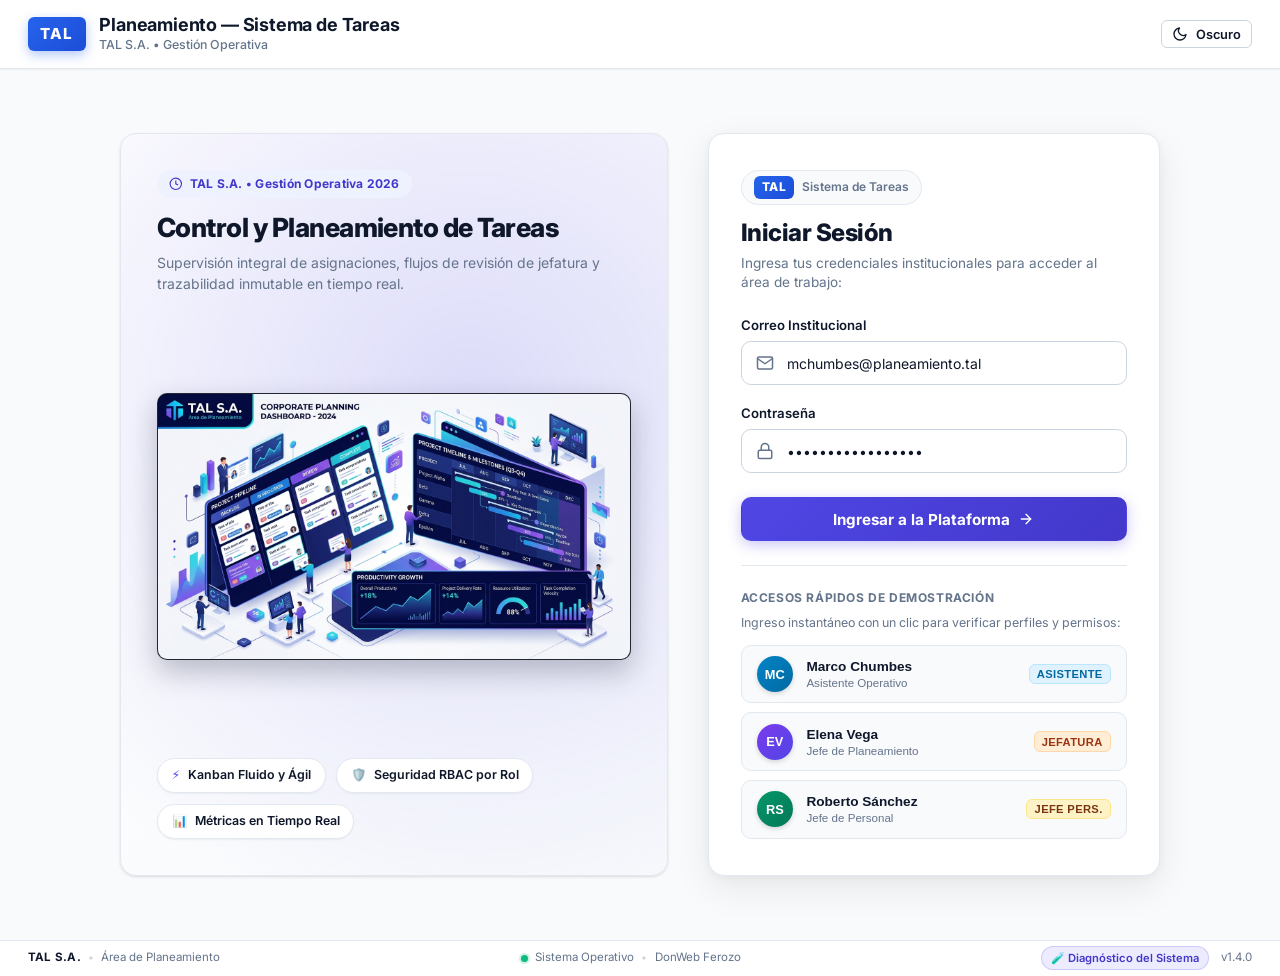
==== commit 61be2d95: "feat: add modular task management system with kanban boards, user authentication, and API endpoints" ====
--- a/public_html/index.html
+++ b/public_html/index.html
@@ -5,6 +5,13 @@
     <meta name="viewport" content="width=device-width, initial-scale=1.0">
     <title>TAL S.A. — Sistema de Tareas | Área de Planeamiento</title>
     <meta name="description" content="Sistema Web interno de Gestión y Seguimiento de Tareas del Área de Planeamiento. Tableros Kanban, flujos de aprobación y automatización de procesos.">
+
+    <!-- Optimización de Rendimiento Lighthouse (Carga Inmediata de Fuentes y Estilos) -->
+    <link rel="preconnect" href="https://fonts.googleapis.com">
+    <link rel="preconnect" href="https://fonts.gstatic.com" crossorigin>
+    <link rel="stylesheet" href="https://fonts.googleapis.com/css2?family=Inter:wght@400;500;600;700;800&family=JetBrains+Mono:wght@400;500&display=swap">
+    <link rel="preload" href="assets/css/variables.css" as="style">
+    <link rel="preload" href="assets/css/app.css" as="style">
     <link rel="stylesheet" href="assets/css/variables.css">
     <link rel="stylesheet" href="assets/css/app.css">
 </head>
@@ -22,7 +29,7 @@
             <!-- Indicador de Usuario Activo -->
             <div id="user-profile-container" style="display: none;">
                 <div class="user-profile-badge">
-                    <div id="user-avatar" class="user-avatar">?</div>
+                    <div id="user-avatar" class="user-avatar" aria-hidden="true">?</div>
                     <div class="user-details">
                         <span id="user-name" class="user-name">Cargando...</span>
                         <span id="user-role" class="user-role-label">...</span>
@@ -33,13 +40,13 @@
             <!-- Campana de Notificaciones Idempotentes (MVP-08) -->
             <div id="notifications-menu-container" class="notifications-wrapper" style="display: none;">
                 <button id="notif-bell-btn" class="btn btn-outline btn-sm notif-bell-btn" title="Notificaciones" aria-label="Notificaciones del sistema" aria-expanded="false">
-                    <svg class="icon-svg" viewBox="0 0 24 24" fill="none" stroke="currentColor" stroke-width="2" stroke-linecap="round" stroke-linejoin="round"><path d="M18 8A6 6 0 0 0 6 8c0 7-3 9-3 9h18s-3-2-3-9"></path><path d="M13.73 21a2 2 0 0 1-3.46 0"></path></svg>
+                    <svg class="icon-svg" aria-hidden="true" focusable="false" viewBox="0 0 24 24" fill="none" stroke="currentColor" stroke-width="2" stroke-linecap="round" stroke-linejoin="round"><path d="M18 8A6 6 0 0 0 6 8c0 7-3 9-3 9h18s-3-2-3-9"></path><path d="M13.73 21a2 2 0 0 1-3.46 0"></path></svg>
                     <span id="notif-badge" class="notif-badge" style="display: none;">0</span>
                 </button>
                 <div id="notif-dropdown" class="notif-dropdown" style="display: none;" role="region" aria-label="Bandeja de notificaciones">
                     <div class="notif-dropdown-header">
                         <div class="notif-title-group">
-                            <svg class="icon-svg icon-svg-sm" viewBox="0 0 24 24" fill="none" stroke="currentColor" stroke-width="2" stroke-linecap="round" stroke-linejoin="round"><path d="M18 8A6 6 0 0 0 6 8c0 7-3 9-3 9h18s-3-2-3-9"></path><path d="M13.73 21a2 2 0 0 1-3.46 0"></path></svg>
+                            <svg class="icon-svg icon-svg-sm" aria-hidden="true" focusable="false" viewBox="0 0 24 24" fill="none" stroke="currentColor" stroke-width="2" stroke-linecap="round" stroke-linejoin="round"><path d="M18 8A6 6 0 0 0 6 8c0 7-3 9-3 9h18s-3-2-3-9"></path><path d="M13.73 21a2 2 0 0 1-3.46 0"></path></svg>
                             <span class="notif-dropdown-title">Notificaciones</span>
                         </div>
                         <button id="notif-mark-all-btn" class="notif-mark-all-btn" title="Marcar todas como leídas">Marcar todas leídas</button>
@@ -50,15 +57,15 @@
                 </div>
             </div>
 
-            <button id="theme-toggle-btn" class="btn btn-outline btn-sm" aria-label="Cambiar modo claro y oscuro">
+            <button id="theme-toggle-btn" class="btn btn-outline btn-sm" aria-label="Cambiar entre modo claro y modo oscuro">
                 <span id="theme-icon" aria-hidden="true" class="theme-icon-slot">
-                    <svg class="icon-svg" viewBox="0 0 24 24" fill="none" stroke="currentColor" stroke-width="2" stroke-linecap="round" stroke-linejoin="round"><path d="M21 12.79A9 9 0 1 1 11.21 3 7 7 0 0 0 21 12.79z"></path></svg>
+                    <svg class="icon-svg" aria-hidden="true" focusable="false" viewBox="0 0 24 24" fill="none" stroke="currentColor" stroke-width="2" stroke-linecap="round" stroke-linejoin="round"><path d="M21 12.79A9 9 0 1 1 11.21 3 7 7 0 0 0 21 12.79z"></path></svg>
                 </span>
                 <span id="theme-text">Modo</span>
             </button>
 
-            <button id="logout-btn" class="btn btn-outline btn-sm" style="display: none;">
-                <svg class="icon-svg" viewBox="0 0 24 24" fill="none" stroke="currentColor" stroke-width="2" stroke-linecap="round" stroke-linejoin="round"><path d="M9 21H5a2 2 0 0 1-2-2V5a2 2 0 0 1 2-2h4"></path><polyline points="16 17 21 12 16 7"></polyline><line x1="21" y1="12" x2="9" y2="12"></line></svg>
+            <button id="logout-btn" class="btn btn-outline btn-sm" style="display: none;" aria-label="Cerrar sesión activa">
+                <svg class="icon-svg" aria-hidden="true" focusable="false" viewBox="0 0 24 24" fill="none" stroke="currentColor" stroke-width="2" stroke-linecap="round" stroke-linejoin="round"><path d="M9 21H5a2 2 0 0 1-2-2V5a2 2 0 0 1 2-2h4"></path><polyline points="16 17 21 12 16 7"></polyline><line x1="21" y1="12" x2="9" y2="12"></line></svg>
                 <span>Salir</span>
             </button>
         </div>
@@ -66,36 +73,40 @@
 
     <!-- Workspace Controls Bar (Pestañas de Alcance y Filtros) -->
     <div id="workspace-controls-bar" class="workspace-bar" style="display: none;">
-        <div class="workspace-tabs">
-            <button class="tab-btn active" data-scope="area">
-                <svg class="icon-svg" viewBox="0 0 24 24" fill="none" stroke="currentColor" stroke-width="2" stroke-linecap="round" stroke-linejoin="round"><path d="M16 4h2a2 2 0 0 1 2 2v14a2 2 0 0 1-2 2H6a2 2 0 0 1-2-2V6a2 2 0 0 1 2-2h2"></path><rect x="8" y="2" width="8" height="4" rx="1" ry="1"></rect></svg>
-                <span>Mis Tareas</span>
-            </button>
-            <button id="tab-team-board" class="tab-btn" data-scope="team" style="display: none;">
-                <svg class="icon-svg" viewBox="0 0 24 24" fill="none" stroke="currentColor" stroke-width="2" stroke-linecap="round" stroke-linejoin="round"><path d="M17 21v-2a4 4 0 0 0-4-4H5a4 4 0 0 0-4 4v2"></path><circle cx="9" cy="7" r="4"></circle><path d="M23 21v-2a4 4 0 0 0-3-3.87"></path><path d="M16 3.13a4 4 0 0 1 0 7.75"></path></svg>
+        <div class="workspace-tabs" role="tablist" aria-label="Vistas del espacio de trabajo">
+            <button id="tab-area-tasks" class="tab-btn active" data-scope="area" role="tab" aria-selected="true" title="Tareas oficiales del Área">
+                <svg class="icon-svg" aria-hidden="true" focusable="false" viewBox="0 0 24 24" fill="none" stroke="currentColor" stroke-width="2" stroke-linecap="round" stroke-linejoin="round"><path d="M16 4h2a2 2 0 0 1 2 2v14a2 2 0 0 1-2 2H6a2 2 0 0 1-2-2V6a2 2 0 0 1 2-2h2"></path><rect x="8" y="2" width="8" height="4" rx="1" ry="1"></rect></svg>
+                <span>Vista Área</span>
+            </button>
+            <button id="tab-personal-tasks" class="tab-btn" data-scope="personal" role="tab" aria-selected="false" title="Mi tablero de tareas personales">
+                <svg class="icon-svg" aria-hidden="true" focusable="false" viewBox="0 0 24 24" fill="none" stroke="currentColor" stroke-width="2" stroke-linecap="round" stroke-linejoin="round"><path d="M20 21v-2a4 4 0 0 0-4-4H8a4 4 0 0 0-4 4v2"></path><circle cx="12" cy="7" r="4"></circle></svg>
+                <span>Vista Personal</span>
+            </button>
+            <button id="tab-team-board" class="tab-btn" data-scope="team" style="display: none;" role="tab" aria-selected="false" title="Tablero general del equipo">
+                <svg class="icon-svg" aria-hidden="true" focusable="false" viewBox="0 0 24 24" fill="none" stroke="currentColor" stroke-width="2" stroke-linecap="round" stroke-linejoin="round"><path d="M17 21v-2a4 4 0 0 0-4-4H5a4 4 0 0 0-4 4v2"></path><circle cx="9" cy="7" r="4"></circle><path d="M23 21v-2a4 4 0 0 0-3-3.87"></path><path d="M16 3.13a4 4 0 0 1 0 7.75"></path></svg>
                 <span>Tablero del Equipo</span>
             </button>
-            <button id="tab-approvals-view" class="tab-btn" data-scope="approvals" style="display: none;">
-                <svg class="icon-svg" viewBox="0 0 24 24" fill="none" stroke="currentColor" stroke-width="2" stroke-linecap="round" stroke-linejoin="round"><path d="M22 11.08V12a10 10 0 1 1-5.93-9.14"></path><polyline points="22 4 12 14.01 9 11.01"></polyline></svg>
+            <button id="tab-approvals-view" class="tab-btn" data-scope="approvals" style="display: none;" role="tab" aria-selected="false" title="Bandeja de Aprobaciones">
+                <svg class="icon-svg" aria-hidden="true" focusable="false" viewBox="0 0 24 24" fill="none" stroke="currentColor" stroke-width="2" stroke-linecap="round" stroke-linejoin="round"><path d="M22 11.08V12a10 10 0 1 1-5.93-9.14"></path><polyline points="22 4 12 14.01 9 11.01"></polyline></svg>
                 <span>Aprobaciones</span>
             </button>
-            <button id="tab-dashboard-view" class="tab-btn" data-scope="dashboard">
-                <svg class="icon-svg" viewBox="0 0 24 24" fill="none" stroke="currentColor" stroke-width="2" stroke-linecap="round" stroke-linejoin="round"><line x1="18" y1="20" x2="18" y2="10"></line><line x1="12" y1="20" x2="12" y2="4"></line><line x1="6" y1="20" x2="6" y2="14"></line></svg>
-                <span>Dashboard & Métricas</span>
+            <button id="tab-history-view" class="tab-btn" data-scope="history" style="display: none;" role="tab" aria-selected="false" title="Historial de Tareas Archivadas">
+                <svg class="icon-svg" aria-hidden="true" focusable="false" viewBox="0 0 24 24" fill="none" stroke="currentColor" stroke-width="2" stroke-linecap="round" stroke-linejoin="round"><circle cx="12" cy="12" r="10"></circle><polyline points="12 6 12 12 14 14"></polyline><path d="M4.93 4.93l4.24 4.24"></path></svg>
+                <span>Historial</span>
             </button>
         </div>
 
         <div class="workspace-actions">
             <div class="search-input-wrapper">
-                <svg class="search-icon" viewBox="0 0 24 24" fill="none" stroke="currentColor" stroke-width="2" stroke-linecap="round" stroke-linejoin="round"><circle cx="11" cy="11" r="8"></circle><line x1="21" y1="21" x2="16.65" y2="16.65"></line></svg>
-                <input type="text" id="task-search-input" class="search-input" placeholder="Buscar tarea o código...">
-            </div>
-
-            <select id="member-filter-select" class="select-filter" style="display: none;">
+                <svg class="search-icon" aria-hidden="true" focusable="false" viewBox="0 0 24 24" fill="none" stroke="currentColor" stroke-width="2" stroke-linecap="round" stroke-linejoin="round"><circle cx="11" cy="11" r="8"></circle><line x1="21" y1="21" x2="16.65" y2="16.65"></line></svg>
+                <input type="text" id="task-search-input" class="search-input" placeholder="Buscar tarea o código..." aria-label="Buscar tareas por título o código">
+            </div>
+
+            <select id="member-filter-select" class="select-filter" style="display: none;" aria-label="Filtrar tareas por miembro del equipo">
                 <option value="">Todos los miembros</option>
             </select>
 
-            <select id="priority-filter-select" class="select-filter">
+            <select id="priority-filter-select" class="select-filter" aria-label="Filtrar tareas por prioridad">
                 <option value="">Todas las prioridades</option>
                 <option value="URGENTE">Urgente</option>
                 <option value="ALTA">Alta</option>
@@ -103,8 +114,13 @@
                 <option value="BAJA">Baja</option>
             </select>
 
-            <button id="btn-open-create-task" class="btn btn-primary">
-                <svg class="icon-svg" viewBox="0 0 24 24" fill="none" stroke="currentColor" stroke-width="2" stroke-linecap="round" stroke-linejoin="round"><line x1="12" y1="5" x2="12" y2="19"></line><line x1="5" y1="12" x2="19" y2="12"></line></svg>
+            <button id="btn-open-create-user" class="btn btn-outline" style="display: none;" onclick="openCreateUserModal()" aria-label="Registrar nuevo usuario en el sistema">
+                <svg class="icon-svg" aria-hidden="true" focusable="false" viewBox="0 0 24 24" fill="none" stroke="currentColor" stroke-width="2"><path d="M16 21v-2a4 4 0 0 0-4-4H5a4 4 0 0 0-4 4v2"></path><circle cx="9" cy="7" r="4"></circle><line x1="20" y1="8" x2="20" y2="14"></line><line x1="23" y1="11" x2="17" y2="11"></line></svg>
+                <span>+ Usuario</span>
+            </button>
+
+            <button id="btn-open-create-task" class="btn btn-primary" aria-label="Crear nueva tarea">
+                <svg class="icon-svg" aria-hidden="true" focusable="false" viewBox="0 0 24 24" fill="none" stroke="currentColor" stroke-width="2" stroke-linecap="round" stroke-linejoin="round"><line x1="12" y1="5" x2="12" y2="19"></line><line x1="5" y1="12" x2="19" y2="12"></line></svg>
                 <span>Nueva Tarea</span>
             </button>
         </div>
@@ -112,71 +128,115 @@
 
     <!-- Contenedor Principal SPA -->
     <main class="main-content">
-        <!-- Vista de Login (cuando no hay sesión activa) -->
-        <div id="login-view" class="login-view-container" style="display: none;">
-            <div class="login-card">
-                <div class="login-card-header">
-                    <div class="login-brand-chip">
-                        <span class="login-badge-pill">TAL</span>
-                        <span class="login-brand-label">Sistema de Tareas</span>
-                    </div>
-                    <h2 class="login-heading">Iniciar Sesión</h2>
-                    <p class="login-desc">Ingreso seguro a la plataforma de gestión operativa del Área de Planeamiento</p>
-                </div>
-
-                <form id="login-form" class="login-form">
-                    <div class="form-group">
-                        <label class="form-label" for="login-email">Correo Institucional</label>
-                        <div class="input-with-icon">
-                            <svg class="input-field-icon" viewBox="0 0 24 24" fill="none" stroke="currentColor" stroke-width="2" stroke-linecap="round" stroke-linejoin="round"><path d="M4 4h16c1.1 0 2 .9 2 2v12c0 1.1-.9 2-2 2H4c-1.1 0-2-.9-2-2V6c0-1.1.9-2 2-2z"></path><polyline points="22,6 12,13 2,6"></polyline></svg>
-                            <input type="email" id="login-email" class="form-input" required placeholder="usuario@planeamiento.tal" value="mchumbes@planeamiento.tal">
-                        </div>
-                    </div>
-                    <div class="form-group">
-                        <label class="form-label" for="login-password">Contraseña</label>
-                        <div class="input-with-icon">
-                            <svg class="input-field-icon" viewBox="0 0 24 24" fill="none" stroke="currentColor" stroke-width="2" stroke-linecap="round" stroke-linejoin="round"><rect x="3" y="11" width="18" height="11" rx="2" ry="2"></rect><path d="M7 11V7a5 5 0 0 1 10 0v4"></path></svg>
-                            <input type="password" id="login-password" class="form-input" required placeholder="••••••••" value="Planeamiento2026!">
-                        </div>
-                    </div>
-                    <button type="submit" id="login-submit-btn" class="btn btn-primary btn-login-submit">
-                        <span>Ingresar a la Plataforma</span>
-                        <svg class="icon-svg" viewBox="0 0 24 24" fill="none" stroke="currentColor" stroke-width="2" stroke-linecap="round" stroke-linejoin="round"><line x1="5" y1="12" x2="19" y2="12"></line><polyline points="12 5 19 12 12 19"></polyline></svg>
-                    </button>
-                </form>
-
-                <div class="login-demo-section">
-                    <div class="demo-divider">
-                        <span>Accesos Rápidos de Demostración</span>
-                    </div>
-                    <p class="demo-hint">Ingreso instantáneo con un clic para verificar perfiles y permisos:</p>
-                    <div class="demo-cards-list">
-                        <button type="button" class="demo-chip-card" onclick="quickLogin('mchumbes@planeamiento.tal')">
-                            <div class="demo-chip-avatar avatar-assistant">MC</div>
-                            <div class="demo-chip-info">
-                                <span class="demo-chip-name">Marco Chumbes</span>
-                                <span class="demo-chip-role">Asistente Operativo</span>
-                            </div>
-                            <span class="badge badge-tipo-area">ASISTENTE</span>
+        <!-- Vista de Login Moderna Split-Screen (Visible de inmediato sin flash en blanco) -->
+        <div id="login-view" class="login-view-container">
+            <div class="login-split-wrapper">
+                <!-- Panel Izquierdo: Showcase Corporativo e Ilustración Dinámica -->
+                <div class="login-showcase-panel">
+                    <div class="login-hero-ambient-glow" aria-hidden="true"></div>
+                    <div class="login-showcase-header">
+                        <div class="showcase-pill-badge">
+                            <svg class="icon-svg icon-svg-sm" aria-hidden="true" focusable="false" viewBox="0 0 24 24" fill="none" stroke="currentColor" stroke-width="2"><circle cx="12" cy="12" r="10"></circle><polyline points="12 6 12 12 16 14"></polyline></svg>
+                            <span>TAL S.A. • Gestión Operativa 2026</span>
+                        </div>
+                        <h2 class="showcase-title">Control y Planeamiento de Tareas</h2>
+                        <p class="showcase-desc">Supervisión integral de asignaciones, flujos de revisión de jefatura y trazabilidad inmutable en tiempo real.</p>
+                    </div>
+
+                    <!-- Portada Visual Hero con Soporte de Fallback SVG -->
+                    <div class="login-hero-media">
+                        <img src="assets/img/login_hero.jpg"
+                             alt="TAL S.A. Tablero de Planeamiento y Métricas Operativas"
+                             width="640"
+                             height="360"
+                             loading="eager"
+                             fetchpriority="high"
+                             class="login-hero-img"
+                             onerror="this.onerror=null; this.src='assets/img/hero_fallback.svg';">
+                    </div>
+
+                    <!-- Micro-chips de Métricas y Ventajas Operativas -->
+                    <div class="login-feature-pills">
+                        <div class="feature-pill">
+                            <span class="feature-pill-icon" aria-hidden="true">⚡</span>
+                            <span>Kanban Fluido y Ágil</span>
+                        </div>
+                        <div class="feature-pill">
+                            <span class="feature-pill-icon" aria-hidden="true">🛡️</span>
+                            <span>Seguridad RBAC por Rol</span>
+                        </div>
+                        <div class="feature-pill">
+                            <span class="feature-pill-icon" aria-hidden="true">📊</span>
+                            <span>Métricas en Tiempo Real</span>
+                        </div>
+                    </div>
+                </div>
+
+                <!-- Panel Derecho: Tarjeta de Acceso y Accesos Rápidos -->
+                <div class="login-card">
+                    <div class="login-card-header">
+                        <div class="login-brand-chip">
+                            <span class="login-badge-pill">TAL</span>
+                            <span class="login-brand-label">Sistema de Tareas</span>
+                        </div>
+                        <h2 class="login-heading">Iniciar Sesión</h2>
+                        <p class="login-desc">Ingresa tus credenciales institucionales para acceder al área de trabajo:</p>
+                    </div>
+
+                    <form id="login-form" class="login-form" novalidate>
+                        <div class="form-group">
+                            <label class="form-label" for="login-email">Correo Institucional</label>
+                            <div class="input-with-icon">
+                                <svg class="input-field-icon" aria-hidden="true" focusable="false" viewBox="0 0 24 24" fill="none" stroke="currentColor" stroke-width="2" stroke-linecap="round" stroke-linejoin="round"><path d="M4 4h16c1.1 0 2 .9 2 2v12c0 1.1-.9 2-2 2H4c-1.1 0-2-.9-2-2V6c0-1.1.9-2 2-2z"></path><polyline points="22,6 12,13 2,6"></polyline></svg>
+                                <input type="email" id="login-email" class="form-input" required autocomplete="username" aria-required="true" placeholder="usuario@planeamiento.tal" value="mchumbes@planeamiento.tal">
+                            </div>
+                        </div>
+                        <div class="form-group">
+                            <label class="form-label" for="login-password">Contraseña</label>
+                            <div class="input-with-icon">
+                                <svg class="input-field-icon" aria-hidden="true" focusable="false" viewBox="0 0 24 24" fill="none" stroke="currentColor" stroke-width="2" stroke-linecap="round" stroke-linejoin="round"><rect x="3" y="11" width="18" height="11" rx="2" ry="2"></rect><path d="M7 11V7a5 5 0 0 1 10 0v4"></path></svg>
+                                <input type="password" id="login-password" class="form-input" required autocomplete="current-password" aria-required="true" placeholder="••••••••" value="Planeamiento2026!">
+                            </div>
+                        </div>
+                        <button type="submit" id="login-submit-btn" class="btn btn-primary btn-login-submit">
+                            <span>Ingresar a la Plataforma</span>
+                            <svg class="icon-svg" aria-hidden="true" focusable="false" viewBox="0 0 24 24" fill="none" stroke="currentColor" stroke-width="2" stroke-linecap="round" stroke-linejoin="round"><line x1="5" y1="12" x2="19" y2="12"></line><polyline points="12 5 19 12 12 19"></polyline></svg>
                         </button>
-
-                        <button type="button" class="demo-chip-card" onclick="quickLogin('jefe.planeamiento@planeamiento.tal')">
-                            <div class="demo-chip-avatar avatar-chief">EV</div>
-                            <div class="demo-chip-info">
-                                <span class="demo-chip-name">Elena Vega</span>
-                                <span class="demo-chip-role">Jefe de Planeamiento</span>
-                            </div>
-                            <span class="badge badge-prioridad-ALTA">JEFATURA</span>
-                        </button>
-
-                        <button type="button" class="demo-chip-card" onclick="quickLogin('jefe.personal@planeamiento.tal')">
-                            <div class="demo-chip-avatar avatar-hr">RS</div>
-                            <div class="demo-chip-info">
-                                <span class="demo-chip-name">Roberto Sánchez</span>
-                                <span class="demo-chip-role">Jefe de Personal</span>
-                            </div>
-                            <span class="badge badge-prioridad-MEDIA">JEFE PERS.</span>
-                        </button>
+                    </form>
+
+                    <div class="login-demo-section">
+                        <div class="demo-divider">
+                            <span>Accesos Rápidos de Demostración</span>
+                        </div>
+                        <p class="demo-hint">Ingreso instantáneo con un clic para verificar perfiles y permisos:</p>
+                        <div class="demo-cards-list">
+                            <button type="button" class="demo-chip-card" aria-label="Ingresar como Marco Chumbes (Asistente Operativo)" onclick="quickLogin('mchumbes@planeamiento.tal')">
+                                <div class="demo-chip-avatar avatar-assistant" aria-hidden="true">MC</div>
+                                <div class="demo-chip-info">
+                                    <span class="demo-chip-name">Marco Chumbes</span>
+                                    <span class="demo-chip-role">Asistente Operativo</span>
+                                </div>
+                                <span class="badge badge-tipo-area">ASISTENTE</span>
+                            </button>
+
+                            <button type="button" class="demo-chip-card" aria-label="Ingresar como Elena Vega (Jefa de Planeamiento)" onclick="quickLogin('jefe.planeamiento@planeamiento.tal')">
+                                <div class="demo-chip-avatar avatar-chief" aria-hidden="true">EV</div>
+                                <div class="demo-chip-info">
+                                    <span class="demo-chip-name">Elena Vega</span>
+                                    <span class="demo-chip-role">Jefe de Planeamiento</span>
+                                </div>
+                                <span class="badge badge-prioridad-ALTA">JEFATURA</span>
+                            </button>
+
+                            <button type="button" class="demo-chip-card" aria-label="Ingresar como Roberto Sánchez (Jefe de Personal)" onclick="quickLogin('jefe.personal@planeamiento.tal')">
+                                <div class="demo-chip-avatar avatar-hr" aria-hidden="true">RS</div>
+                                <div class="demo-chip-info">
+                                    <span class="demo-chip-name">Roberto Sánchez</span>
+                                    <span class="demo-chip-role">Jefe de Personal</span>
+                                </div>
+                                <span class="badge badge-prioridad-MEDIA">JEFE PERS.</span>
+                            </button>
+                        </div>
                     </div>
                 </div>
             </div>
@@ -184,6 +244,16 @@
 
         <!-- Vista de Tablero Kanban -->
         <div id="kanban-view" style="display: none;">
+            <!-- Banner contextual informativo en Vista Personal -->
+            <div id="personal-board-banner" class="personal-board-banner" style="display: none;">
+                <div class="banner-icon" aria-hidden="true">
+                    <svg class="icon-svg" viewBox="0 0 24 24" fill="none" stroke="currentColor" stroke-width="2"><path d="M20 21v-2a4 4 0 0 0-4-4H8a4 4 0 0 0-4 4v2"></path><circle cx="12" cy="7" r="4"></circle></svg>
+                </div>
+                <div class="banner-text">
+                    <strong>Tablero de Apoyo Personal:</strong> Espacio privado para organizar tus pendientes del día a día. Las tareas finalizadas no se trasladan al historial general del área; elimínalas manualmente cuando desees para mantener limpio tu tablero.
+                </div>
+            </div>
+
             <div id="kanban-container" class="kanban-board">
                 <!-- Columnas montadas dinámicamente -->
             </div>
@@ -206,92 +276,63 @@
             </div>
         </div>
 
-        <!-- Vista de Dashboard Operativo y Métricas (MVP-09) -->
-        <div id="dashboard-view" style="display: none;">
-            <div class="dashboard-header view-header-bar">
+        <!-- Vista de Historial de Tareas Archivadas (>24h Finalizadas) -->
+        <div id="history-view" style="display: none;">
+            <div class="view-header-bar">
                 <div>
-                    <h2 class="view-title">Dashboard Operativo y Métricas de Cierre</h2>
-                    <p class="view-subtitle">Indicadores en tiempo real de avance, cumplimiento y carga operativa (RF-19).</p>
-                </div>
-                <button class="btn btn-outline btn-sm" onclick="loadDashboardMetrics()">
-                    <svg class="icon-svg" viewBox="0 0 24 24" fill="none" stroke="currentColor" stroke-width="2" stroke-linecap="round" stroke-linejoin="round"><polyline points="23 4 23 10 17 10"></polyline><polyline points="1 20 1 14 7 14"></polyline><path d="M3.51 9a9 9 0 0 1 14.85-3.36L23 10M1 14l4.64 4.36A9 9 0 0 0 20.49 15"></path></svg>
-                    <span>Actualizar Métricas</span>
+                    <div style="display: flex; align-items: center; gap: 0.65rem;">
+                        <h2 class="view-title">Historial de Tareas Archivadas</h2>
+                        <span id="history-total-count" class="badge badge-tipo-area">0 expedientes</span>
+                    </div>
+                    <p class="view-subtitle">
+                        Tareas finalizadas hace más de 24 horas archivadas automáticamente. Acceso exclusivo para Jefatura de Área y Jefatura de Personal.
+                    </p>
+                </div>
+                <button class="btn btn-outline btn-sm" onclick="loadHistoryTasks()">
+                    <svg class="icon-svg" aria-hidden="true" focusable="false" viewBox="0 0 24 24" fill="none" stroke="currentColor" stroke-width="2" stroke-linecap="round" stroke-linejoin="round"><polyline points="23 4 23 10 17 10"></polyline><polyline points="1 20 1 14 7 14"></polyline><path d="M3.51 9a9 9 0 0 1 14.85-3.36L23 10M1 14l4.64 4.36A9 9 0 0 0 20.49 15"></path></svg>
+                    <span>Actualizar Historial</span>
                 </button>
             </div>
 
-            <!-- Grid de Indicadores Clave (KPIs) -->
-            <div class="kpi-grid">
-                <div class="kpi-card">
-                    <div class="kpi-label">Total de Tareas</div>
-                    <div id="kpi-total-tasks" class="kpi-value">0</div>
-                    <div class="kpi-subtext" id="kpi-scope-text">En alcance actual</div>
-                </div>
-                <div class="kpi-card kpi-success">
-                    <div class="kpi-label">Tasa de Cumplimiento</div>
-                    <div id="kpi-completion-rate" class="kpi-value">0%</div>
-                    <div class="kpi-subtext"><span id="kpi-completed-tasks">0</span> finalizadas</div>
-                </div>
-                <div class="kpi-card kpi-warning">
-                    <div class="kpi-label">En Progreso / Revisión</div>
-                    <div id="kpi-active-tasks" class="kpi-value">0</div>
-                    <div class="kpi-subtext"><span id="kpi-review-tasks">0</span> en revisión</div>
-                </div>
-                <div class="kpi-card kpi-danger">
-                    <div class="kpi-label">Alertas de Plazo</div>
-                    <div id="kpi-overdue-tasks" class="kpi-value">0</div>
-                    <div class="kpi-subtext"><span id="kpi-due-soon-tasks">0</span> vencen en ≤ 7 días</div>
-                </div>
-            </div>
-
-            <!-- Gráficos / Distribuciones de Estados y Prioridades -->
-            <div class="dashboard-sections-grid">
-                <!-- Desglose por Estado -->
-                <div class="section-box">
-                    <div class="section-box-title">
-                        <span>Distribución por Estados Kanban</span>
-                    </div>
-                    <div id="dashboard-status-bars" class="distribution-bars">
-                        <!-- Barras de estado montadas dinámicamente -->
-                    </div>
-                </div>
-
-                <!-- Desglose por Prioridad -->
-                <div class="section-box">
-                    <div class="section-box-title">
-                        <span>Tareas Activas por Prioridad</span>
-                    </div>
-                    <div id="dashboard-priority-bars" class="distribution-bars">
-                        <!-- Barras de prioridad montadas dinámicamente -->
-                    </div>
-                </div>
-            </div>
-
-            <!-- Balance de Carga del Equipo (Solo Jefatura) -->
-            <div id="dashboard-team-section" class="section-box" style="margin-top: 1.5rem; display: none;">
-                <div class="section-box-title">
-                    <div style="display: flex; align-items: center; gap: 0.5rem;">
-                        <svg class="icon-svg" viewBox="0 0 24 24" fill="none" stroke="currentColor" stroke-width="2" stroke-linecap="round" stroke-linejoin="round"><path d="M17 21v-2a4 4 0 0 0-4-4H5a4 4 0 0 0-4 4v2"></path><circle cx="9" cy="7" r="4"></circle><path d="M23 21v-2a4 4 0 0 0-3-3.87"></path><path d="M16 3.13a4 4 0 0 1 0 7.75"></path></svg>
-                        <span>Balance de Carga de Trabajo del Equipo (Supervisión Jefatura)</span>
-                    </div>
-                </div>
-                <p style="font-size: 0.8rem; color: var(--text-muted); margin-top: 0.25rem; margin-bottom: 1rem;">
-                    Monitoreo de tareas asignadas, en curso, finalizadas y atrasadas por cada integrante del área.
-                </p>
+            <!-- Barra de Filtros Internos del Historial -->
+            <div class="section-box" style="margin-bottom: 1.25rem; padding: 0.85rem 1rem;">
+                <div style="display: flex; gap: 0.75rem; flex-wrap: wrap; align-items: center;">
+                    <div class="search-input-wrapper" style="flex: 1; min-width: 220px;">
+                        <svg class="search-icon" aria-hidden="true" focusable="false" viewBox="0 0 24 24" fill="none" stroke="currentColor" stroke-width="2"><circle cx="11" cy="11" r="8"></circle><line x1="21" y1="21" x2="16.65" y2="16.65"></line></svg>
+                        <input type="text" id="history-search-input" class="search-input" placeholder="Buscar por código, título o responsable..." aria-label="Buscar en historial" oninput="filterHistoryTasks()">
+                    </div>
+
+                    <select id="history-priority-select" class="select-filter" aria-label="Filtrar por prioridad en historial" onchange="filterHistoryTasks()">
+                        <option value="">Todas las prioridades</option>
+                        <option value="URGENTE">Urgente</option>
+                        <option value="ALTA">Alta</option>
+                        <option value="MEDIA">Media</option>
+                        <option value="BAJA">Baja</option>
+                    </select>
+
+                    <select id="history-member-select" class="select-filter" aria-label="Filtrar por responsable en historial" onchange="filterHistoryTasks()">
+                        <option value="">Todos los miembros</option>
+                    </select>
+                </div>
+            </div>
+
+            <!-- Tabla de Expedientes Archivados -->
+            <div class="section-box" style="padding: 0; overflow: hidden;">
                 <div class="table-responsive">
-                    <table class="team-balance-table">
+                    <table class="team-balance-table" style="margin: 0;">
                         <thead>
                             <tr>
-                                <th>Miembro del Equipo</th>
-                                <th>Rol</th>
-                                <th>Total Asignadas</th>
-                                <th>En Curso</th>
-                                <th>Finalizadas</th>
-                                <th>Atrasadas</th>
-                                <th>Carga Activa</th>
+                                <th style="width: 110px;">Código</th>
+                                <th>Tarea / Descripción</th>
+                                <th>Responsable</th>
+                                <th style="width: 100px;">Prioridad</th>
+                                <th style="width: 90px;">Tipo</th>
+                                <th style="width: 150px;">Finalizada</th>
+                                <th style="width: 130px; text-align: right;">Acciones</th>
                             </tr>
                         </thead>
-                        <tbody id="dashboard-team-tbody">
-                            <!-- Filas dinámicas -->
+                        <tbody id="history-table-tbody">
+                            <!-- Filas inyectadas dinámicamente -->
                         </tbody>
                     </table>
                 </div>
@@ -304,10 +345,10 @@
         <div class="modal-dialog">
             <div class="modal-header">
                 <div class="modal-title-group">
-                    <span class="badge badge-tipo-area">NUEVA TAREA</span>
-                    <h3 class="modal-title">Registrar Nueva Tarea</h3>
-                </div>
-                <button class="btn-close" onclick="closeModal('modal-create-task')">&times;</button>
+                    <span id="create-task-badge" class="badge badge-tipo-area">NUEVA TAREA</span>
+                    <h3 id="create-task-modal-title" class="modal-title">Registrar Nueva Tarea</h3>
+                </div>
+                <button class="btn-close" aria-label="Cerrar modal de creación" onclick="closeModal('modal-create-task')">&times;</button>
             </div>
             <form id="create-task-form">
                 <div class="modal-body">
@@ -328,7 +369,7 @@
                                 <option value="AREA">Oficial del Área</option>
                                 <option value="PERSONAL">Personal / Privada</option>
                             </select>
-                            <span class="form-help">Tareas personales son privadas y solo visibles para ti.</span>
+                            <span id="task-type-help" class="form-help">Tareas del área se supervisan e ingresan al historial pasadas 24h.</span>
                         </div>
 
                         <div class="form-group">
@@ -357,7 +398,7 @@
                         </div>
                     </div>
 
-                    <div class="form-group" style="margin-top: 0.5rem;">
+                    <div id="group-requires-approval" class="form-group" style="margin-top: 0.5rem;">
                         <label style="display: flex; align-items: center; gap: 0.5rem; cursor: pointer;">
                             <input type="checkbox" id="task-requires-approval">
                             <span style="font-size: 0.85rem; font-weight: 600;">Requiere aprobación de Jefatura para su cierre formal (RN-10)</span>
@@ -382,18 +423,69 @@
                     <span id="detail-priority-badge" class="badge">MEDIA</span>
                     <h3 id="detail-title" class="modal-title" style="margin-left: 0.5rem;">Título</h3>
                 </div>
-                <button class="btn-close" onclick="closeModal('modal-task-detail')">&times;</button>
+                <button class="btn-close" aria-label="Cerrar modal de detalle de tarea" onclick="closeModal('modal-task-detail')">&times;</button>
             </div>
             <div class="modal-body">
                 <div class="task-detail-grid">
                     <!-- Columna Izquierda: Información y Subtareas (Checklist) -->
                     <div>
-                        <p id="detail-desc" style="font-size: 0.875rem; color: var(--text-main); margin-bottom: 1rem; line-height: 1.5;"></p>
-
-                        <div style="display: flex; gap: 1rem; margin-bottom: 1.25rem; font-size: 0.8rem; color: var(--text-muted); flex-wrap: wrap;">
-                            <div><strong>Responsable:</strong> <span id="detail-assignee">-</span></div>
-                            <div><strong>Creador:</strong> <span id="detail-creator">-</span></div>
-                            <div><strong>Fecha Límite:</strong> <span id="detail-due-date">-</span></div>
+                        <!-- Contenedor Modo Lectura -->
+                        <div id="detail-view-container">
+                            <p id="detail-desc" style="font-size: 0.875rem; color: var(--text-main); margin-bottom: 1rem; line-height: 1.5;"></p>
+
+                            <div style="display: flex; gap: 1rem; margin-bottom: 1.25rem; font-size: 0.8rem; color: var(--text-muted); flex-wrap: wrap;">
+                                <div><strong>Responsable:</strong> <span id="detail-assignee">-</span></div>
+                                <div><strong>Creador:</strong> <span id="detail-creator">-</span></div>
+                                <div><strong>Fecha Límite:</strong> <span id="detail-due-date">-</span></div>
+                            </div>
+                        </div>
+
+                        <!-- Contenedor Modo Edición de Tarea -->
+                        <div id="detail-edit-container" style="display: none; background: var(--bg-surface-secondary); padding: 1rem; border-radius: var(--radius-sm); margin-bottom: 1.25rem; border: 1px solid var(--border-subtle);">
+                            <form id="edit-task-form">
+                                <div class="form-group" style="margin-bottom: 0.65rem;">
+                                    <label class="form-label" for="edit-task-title-input" style="font-size: 0.75rem;">Título de la Tarea *</label>
+                                    <input type="text" id="edit-task-title-input" class="form-input" required>
+                                </div>
+                                <div class="form-group" style="margin-bottom: 0.65rem;">
+                                    <label class="form-label" for="edit-task-desc-input" style="font-size: 0.75rem;">Descripción</label>
+                                    <textarea id="edit-task-desc-input" class="form-textarea" rows="2"></textarea>
+                                </div>
+                                <div class="form-row" style="margin-bottom: 0.65rem;">
+                                    <div class="form-group">
+                                        <label class="form-label" for="edit-task-priority-select" style="font-size: 0.75rem;">Prioridad</label>
+                                        <select id="edit-task-priority-select" class="form-select">
+                                            <option value="BAJA">Baja</option>
+                                            <option value="MEDIA">Media</option>
+                                            <option value="ALTA">Alta</option>
+                                            <option value="URGENTE">Urgente</option>
+                                        </select>
+                                    </div>
+                                    <div class="form-group">
+                                        <label class="form-label" for="edit-task-type-select" style="font-size: 0.75rem;">Tipo</label>
+                                        <select id="edit-task-type-select" class="form-select">
+                                            <option value="AREA">Oficial del Área</option>
+                                            <option value="PERSONAL">Personal / Privada</option>
+                                        </select>
+                                    </div>
+                                </div>
+                                <div class="form-row" style="margin-bottom: 0.75rem;">
+                                    <div class="form-group">
+                                        <label class="form-label" for="edit-task-due-date-input" style="font-size: 0.75rem;">Fecha Límite</label>
+                                        <input type="date" id="edit-task-due-date-input" class="form-input">
+                                    </div>
+                                    <div class="form-group">
+                                        <label class="form-label" for="edit-task-assignee-select" style="font-size: 0.75rem;">Responsable</label>
+                                        <select id="edit-task-assignee-select" class="form-select">
+                                            <!-- Opciones dinámicas -->
+                                        </select>
+                                    </div>
+                                </div>
+                                <div style="display: flex; gap: 0.5rem; justify-content: flex-end;">
+                                    <button type="button" class="btn btn-outline btn-sm" onclick="toggleTaskEditMode(false)">Cancelar</button>
+                                    <button type="submit" class="btn btn-primary btn-sm">Guardar Cambios</button>
+                                </div>
+                            </form>
                         </div>
 
                         <!-- Bloque de Circuito de Aprobación (MVP-06) -->
@@ -527,16 +619,141 @@
             <div class="modal-footer">
                 <div style="margin-right: auto; display: flex; align-items: center; gap: 0.5rem;">
                     <span style="font-size: 0.8rem; font-weight: 600;">Mover a Columna:</span>
-                    <select id="detail-column-select" class="select-filter" style="font-size: 0.8rem;">
+                    <select id="detail-column-select" class="select-filter" style="font-size: 0.8rem;" aria-label="Mover tarea a otra columna">
                         <!-- Columnas -->
                     </select>
                 </div>
+                <button type="button" id="btn-edit-task" class="btn btn-outline" onclick="toggleTaskEditMode(true)" aria-label="Editar tarea">
+                    <svg class="icon-svg" aria-hidden="true" focusable="false" viewBox="0 0 24 24" fill="none" stroke="currentColor" stroke-width="2" stroke-linecap="round" stroke-linejoin="round"><path d="M11 4H4a2 2 0 0 0-2 2v14a2 2 0 0 0 2 2h14a2 2 0 0 0 2-2v-7"></path><path d="M18.5 2.5a2.121 2.121 0 0 1 3 3L12 15l-4 1 1-4 9.5-9.5z"></path></svg>
+                    <span>Editar</span>
+                </button>
                 <button type="button" id="btn-delete-task" class="btn btn-outline" style="color: #ef4444; border-color: rgba(239, 68, 68, 0.4);" onclick="handleDeleteActiveTask()">
-                    <svg class="icon-svg" viewBox="0 0 24 24" fill="none" stroke="currentColor" stroke-width="2" stroke-linecap="round" stroke-linejoin="round"><polyline points="3 6 5 6 21 6"></polyline><path d="M19 6v14a2 2 0 0 1-2 2H7a2 2 0 0 1-2-2V6m3 0V4a2 2 0 0 1 2-2h4a2 2 0 0 1 2 2v2"></path></svg>
+                    <svg class="icon-svg" aria-hidden="true" focusable="false" viewBox="0 0 24 24" fill="none" stroke="currentColor" stroke-width="2" stroke-linecap="round" stroke-linejoin="round"><polyline points="3 6 5 6 21 6"></polyline><path d="M19 6v14a2 2 0 0 1-2 2H7a2 2 0 0 1-2-2V6m3 0V4a2 2 0 0 1 2-2h4a2 2 0 0 1 2 2v2"></path></svg>
                     <span>Eliminar Tarea</span>
                 </button>
                 <button type="button" class="btn btn-primary" onclick="closeModal('modal-task-detail')">Cerrar</button>
             </div>
+        </div>
+    </div>
+
+    <!-- Modal de Devolución con Observaciones (RN-12) -->
+    <div id="modal-return-task" class="modal-backdrop">
+        <div class="modal-dialog" style="max-width: 520px;">
+            <div class="modal-header">
+                <div class="modal-title-group">
+                    <span class="badge badge-prioridad-URGENTE">REVISIÓN</span>
+                    <h3 class="modal-title">Devolver Tarea a Corrección</h3>
+                </div>
+                <button class="btn-close" aria-label="Cerrar modal de devolución" onclick="closeModal('modal-return-task')">&times;</button>
+            </div>
+            <form id="return-task-form">
+                <div class="modal-body">
+                    <p style="font-size: 0.85rem; color: var(--text-muted); line-height: 1.4;">
+                        Estás devolviendo la tarea <strong id="return-task-code" style="color: var(--primary-600);">-</strong> para subsanación.
+                    </p>
+                    <div class="form-group" style="margin-top: 0.5rem;">
+                        <label class="form-label" for="return-observations">Observaciones Obligatorias de Jefatura (RN-12) *</label>
+                        <textarea id="return-observations" class="form-textarea" rows="4" required placeholder="Describe con claridad las correcciones requeridas antes de su aprobación..."></textarea>
+                    </div>
+                </div>
+                <div class="modal-footer">
+                    <button type="button" class="btn btn-outline" onclick="closeModal('modal-return-task')">Cancelar</button>
+                    <button type="submit" class="btn btn-danger">Confirmar Devolución</button>
+                </div>
+            </form>
+        </div>
+    </div>
+
+    <!-- Modal para Crear Nuevo Usuario (Jefatura/Admin) -->
+    <div id="modal-create-user" class="modal-backdrop">
+        <div class="modal-dialog" style="max-width: 520px;">
+            <div class="modal-header">
+                <div class="modal-title-group">
+                    <span class="badge badge-prioridad-ALTA">ADMINISTRACIÓN</span>
+                    <h3 class="modal-title">Registrar Nuevo Usuario</h3>
+                </div>
+                <button class="btn-close" aria-label="Cerrar modal de creación de usuario" onclick="closeModal('modal-create-user')">&times;</button>
+            </div>
+            <form id="create-user-form">
+                <div class="modal-body">
+                    <div class="form-group">
+                        <label class="form-label" for="new-user-name">Nombre Completo *</label>
+                        <input type="text" id="new-user-name" class="form-input" required placeholder="Ej. Carlos Mendoza">
+                    </div>
+                    <div class="form-group">
+                        <label class="form-label" for="new-user-email">Correo Electrónico Institucional *</label>
+                        <input type="email" id="new-user-email" class="form-input" required placeholder="cmendoza@planeamiento.tal">
+                    </div>
+                    <div class="form-row">
+                        <div class="form-group">
+                            <label class="form-label" for="new-user-role">Rol en el Sistema *</label>
+                            <select id="new-user-role" class="form-select" required>
+                                <option value="ASISTENTE">Asistente Operativo</option>
+                                <option value="JEFE_PLANEAMIENTO">Jefe de Planeamiento</option>
+                                <option value="JEFE_PERSONAL">Jefe de Personal</option>
+                            </select>
+                        </div>
+                        <div class="form-group">
+                            <label class="form-label" for="new-user-position">Cargo / Puesto</label>
+                            <input type="text" id="new-user-position" class="form-input" placeholder="Ej. Analista de Procesos">
+                        </div>
+                    </div>
+                    <div class="form-group">
+                        <label class="form-label" for="new-user-password">Contraseña Inicial *</label>
+                        <input type="password" id="new-user-password" class="form-input" required placeholder="••••••••" minlength="6" value="Planeamiento2026!">
+                        <span class="form-help">Contraseña inicial sugerida para acceso del colaborador.</span>
+                    </div>
+                </div>
+                <div class="modal-footer">
+                    <button type="button" class="btn btn-outline" onclick="closeModal('modal-create-user')">Cancelar</button>
+                    <button type="submit" class="btn btn-primary">Crear Usuario</button>
+                </div>
+            </form>
+        </div>
+    </div>
+
+    <!-- Modal para Crear o Editar Columna Kanban (Trello style) -->
+    <div id="modal-column-editor" class="modal-backdrop">
+        <div class="modal-dialog" style="max-width: 480px;">
+            <div class="modal-header">
+                <div class="modal-title-group">
+                    <span class="badge badge-tipo-area">COLUMNA KANBAN</span>
+                    <h3 id="column-modal-title" class="modal-title">Personalizar Columna</h3>
+                </div>
+                <button class="btn-close" aria-label="Cerrar editor de columna" onclick="closeModal('modal-column-editor')">&times;</button>
+            </div>
+            <form id="column-editor-form">
+                <input type="hidden" id="column-color-hex-input" value="#2563eb">
+                <div class="modal-body">
+                    <div class="form-group">
+                        <label class="form-label" for="column-name-input">Nombre de la Columna *</label>
+                        <input type="text" id="column-name-input" class="form-input" required placeholder="Ej: Control de Calidad">
+                    </div>
+                    <div class="form-group">
+                        <label class="form-label" for="column-type-select">Estado Operativo Asociado *</label>
+                        <select id="column-type-select" class="form-select" required>
+                            <option value="PENDIENTE">Pendiente / Por Hacer</option>
+                            <option value="EN_PROCESO" selected>En Proceso / En Curso</option>
+                            <option value="REVISION">Revisión / Aprobación</option>
+                            <option value="FINALIZADA">Finalizada / Cumplida</option>
+                        </select>
+                        <span class="form-help">Determina el comportamiento operativo de las tareas colocadas en esta columna.</span>
+                    </div>
+                    <div class="form-group">
+                        <label class="form-label">Color de Distinción (Estilo Trello):</label>
+                        <div id="column-color-swatches" class="color-palette-picker" style="display: flex; gap: 0.5rem; flex-wrap: wrap; margin-top: 0.4rem;">
+                            <!-- Swatches de color inyectados dinámicamente -->
+                        </div>
+                    </div>
+                </div>
+                <div class="modal-footer">
+                    <button type="button" id="btn-delete-column" class="btn btn-outline" style="color: #ef4444; border-color: rgba(239, 68, 68, 0.4); margin-right: auto; display: none;" onclick="handleDeleteColumn()">
+                        Eliminar
+                    </button>
+                    <button type="button" class="btn btn-outline" onclick="closeModal('modal-column-editor')">Cancelar</button>
+                    <button type="submit" class="btn btn-primary">Guardar Columna</button>
+                </div>
+            </form>
         </div>
     </div>
 
@@ -547,20 +764,23 @@
     <footer id="app-footer" class="app-footer-slim">
         <div class="footer-left">
             <span class="footer-corp">TAL S.A.</span>
-            <span class="footer-separator">•</span>
+            <span class="footer-separator" aria-hidden="true">•</span>
             <span>Área de Planeamiento</span>
         </div>
         <div class="footer-center">
-            <span class="status-pulse-dot"></span>
+            <span class="status-pulse-dot" aria-hidden="true"></span>
             <span>Sistema Operativo</span>
-            <span class="footer-separator">•</span>
+            <span class="footer-separator" aria-hidden="true">•</span>
             <span>DonWeb Ferozo</span>
         </div>
-        <div class="footer-right">
-            <span>v1.3.0</span>
+        <div class="footer-right" style="display: flex; align-items: center; gap: 0.75rem;">
+            <a href="api/test-runner" target="_blank" rel="noopener" class="test-runner-pill" title="Ejecutar autodiagnóstico del sistema en el navegador sin PowerShell">
+                🧪 Diagnóstico del Sistema
+            </a>
+            <span>v1.4.0</span>
         </div>
     </footer>
 
-    <script src="assets/js/app.js"></script>
+    <script type="module" src="assets/js/app.js"></script>
 </body>
 </html>
--- a/public_html/assets/css/variables.css
+++ b/public_html/assets/css/variables.css
@@ -34,11 +34,15 @@
   --status-done: #059669;        /* Finalizada (Esmeralda) */
   --status-done-bg: #ecfdf5;
 
-  /* Prioridades */
-  --priority-baja: #0284c7;
-  --priority-media: #f59e0b;
-  --priority-alta: #ea580c;
-  --priority-urgente: #dc2626;
+  /* Prioridades Accesibles (WCAG AA/AAA > 4.5:1) */
+  --priority-baja: #0369a1;
+  --priority-baja-bg: #e0f2fe;
+  --priority-media: #92400e;
+  --priority-media-bg: #fef3c7;
+  --priority-alta: #c2410c;
+  --priority-alta-bg: #ffedd5;
+  --priority-urgente: #b91c1c;
+  --priority-urgente-bg: #fee2e2;
 
   /* Elevaciones y Sombras */
   --shadow-sm: 0 1px 2px 0 rgb(0 0 0 / 0.05);
@@ -76,6 +80,15 @@
   --status-review-bg: #451a03;
   --status-done-bg: #022c22;
 
+  --priority-baja: #38bdf8;
+  --priority-baja-bg: #0c4a6e;
+  --priority-media: #fde047;
+  --priority-media-bg: #451a03;
+  --priority-alta: #fb923c;
+  --priority-alta-bg: #431407;
+  --priority-urgente: #f87171;
+  --priority-urgente-bg: #450a0a;
+
   --shadow-card: 0 1px 3px 0 rgb(0 0 0 / 0.5);
   --shadow-card-hover: 0 10px 20px -3px rgb(0 0 0 / 0.7);
   --shadow-modal: 0 25px 30px -5px rgb(0 0 0 / 0.8);
--- a/public_html/assets/css/app.css
+++ b/public_html/assets/css/app.css
@@ -3,7 +3,7 @@
  * TAL S.A. — Sistema de Gestión y Seguimiento de Tareas
  */
 
-@import url('https://fonts.googleapis.com/css2?family=Inter:wght@400;500;600;700;800&family=JetBrains+Mono:wght@400;500&display=swap');
+/* Las fuentes web se precargan directamente en index.html con preconnect para FCP inmediato */
 
 *, *::before, *::after {
   box-sizing: border-box;
@@ -474,43 +474,74 @@
 
 .badge-tipo-personal {
   background-color: #f3e8ff;
-  color: #7e22ce;
+  color: #6b21a8;
+  border: 1px solid #d8b4fe;
 }
 [data-theme="dark"] .badge-tipo-personal {
   background-color: #3b0764;
-  color: #d8b4fe;
+  color: #e9d5ff;
+  border-color: #581c87;
 }
 
 .badge-tipo-area {
   background-color: #e0f2fe;
   color: #0369a1;
+  border: 1px solid #bae6fd;
 }
 [data-theme="dark"] .badge-tipo-area {
   background-color: #082f49;
   color: #7dd3fc;
+  border-color: #0369a1;
 }
 
 .badge-prioridad-BAJA {
-  background-color: #f0fdf4;
-  color: #15803d;
-}
+  background-color: #e0f2fe;
+  color: #0369a1;
+  border: 1px solid #bae6fd;
+}
+[data-theme="dark"] .badge-prioridad-BAJA {
+  background-color: #082f49;
+  color: #7dd3fc;
+  border-color: #0369a1;
+}
+
 .badge-prioridad-MEDIA {
-  background-color: #fefce8;
-  color: #a16207;
-}
+  background-color: #fef3c7;
+  color: #78350f;
+  border: 1px solid #fde68a;
+}
+[data-theme="dark"] .badge-prioridad-MEDIA {
+  background-color: #451a03;
+  color: #fde047;
+  border-color: #78350f;
+}
+
 .badge-prioridad-ALTA {
-  background-color: #fff7ed;
-  color: #c2410c;
-}
+  background-color: #ffedd5;
+  color: #9a3412;
+  border: 1px solid #fed7aa;
+}
+[data-theme="dark"] .badge-prioridad-ALTA {
+  background-color: #431407;
+  color: #fdba74;
+  border-color: #9a3412;
+}
+
 .badge-prioridad-URGENTE {
-  background-color: #fef2f2;
-  color: #b91c1c;
-  animation: pulse 2s infinite;
+  background-color: #fee2e2;
+  color: #991b1b;
+  border: 1px solid #fecaca;
+  animation: pulse 2.5s cubic-bezier(0.4, 0, 0.6, 1) infinite;
+}
+[data-theme="dark"] .badge-prioridad-URGENTE {
+  background-color: #450a0a;
+  color: #fca5a5;
+  border-color: #991b1b;
 }
 
 @keyframes pulse {
   0%, 100% { opacity: 1; }
-  50% { opacity: 0.75; }
+  50% { opacity: 0.8; }
 }
 
 .task-title {
@@ -893,38 +924,198 @@
 }
 
 /* --------------------------------------------------------------------------
-   Vista de Login Moderna, Rápida y Estructurada
+   Vista de Login Moderna, Dividida (Showcase Hero + Formulario Accesible)
    -------------------------------------------------------------------------- */
 .login-view-container {
   display: flex;
   align-items: center;
   justify-content: center;
   min-height: calc(100vh - 120px);
-  padding: 2.5rem 1rem;
-}
-
+  padding: 2.5rem 1.25rem;
+  width: 100%;
+}
+
+.login-split-wrapper {
+  display: grid;
+  grid-template-columns: 1fr;
+  gap: 2rem;
+  max-width: 1040px;
+  width: 100%;
+  align-items: stretch;
+}
+
+@media (min-width: 900px) {
+  .login-split-wrapper {
+    grid-template-columns: 1.15fr 0.95fr;
+    gap: 2.5rem;
+  }
+}
+
+/* Panel Izquierdo: Showcase Corporativo e Ilustración Dinámica */
+.login-showcase-panel {
+  background: linear-gradient(145deg, var(--bg-surface) 0%, var(--bg-surface-subtle) 100%);
+  border: 1px solid var(--border-subtle);
+  border-radius: var(--radius-lg);
+  padding: 2.25rem;
+  display: flex;
+  flex-direction: column;
+  justify-content: space-between;
+  position: relative;
+  overflow: hidden;
+  box-shadow: var(--shadow-card);
+}
+
+[data-theme="dark"] .login-showcase-panel {
+  background: linear-gradient(145deg, #111827 0%, #0f172a 100%);
+  border-color: #1f2937;
+  box-shadow: 0 16px 40px rgba(0, 0, 0, 0.4);
+}
+
+.login-showcase-header {
+  margin-bottom: 1.5rem;
+  position: relative;
+  z-index: 2;
+}
+
+.showcase-pill-badge {
+  display: inline-flex;
+  align-items: center;
+  gap: 0.45rem;
+  background-color: var(--primary-subtle);
+  color: var(--primary-600);
+  font-size: 0.75rem;
+  font-weight: 700;
+  padding: 0.3rem 0.75rem;
+  border-radius: var(--radius-full);
+  margin-bottom: 0.85rem;
+  letter-spacing: 0.02em;
+}
+
+[data-theme="dark"] .showcase-pill-badge {
+  color: #a5b4fc;
+}
+
+.showcase-title {
+  font-size: 1.65rem;
+  font-weight: 800;
+  color: var(--text-main);
+  line-height: 1.25;
+  letter-spacing: -0.02em;
+  margin-bottom: 0.5rem;
+}
+
+.showcase-desc {
+  font-size: 0.875rem;
+  color: var(--text-muted);
+  line-height: 1.5;
+}
+
+/* Contenedor del Hero Visual con Resplandor Acelerado por GPU */
+.login-hero-media {
+  position: relative;
+  border-radius: var(--radius-md);
+  overflow: hidden;
+  aspect-ratio: 16 / 9;
+  width: 100%;
+  background-color: #0b0f19;
+  border: 1px solid rgba(255, 255, 255, 0.1);
+  box-shadow: 0 12px 28px rgba(15, 23, 42, 0.25);
+  margin-bottom: 1.5rem;
+  z-index: 2;
+}
+
+.login-hero-img {
+  width: 100%;
+  height: 100%;
+  object-fit: cover;
+  display: block;
+  transform: scale(1.01);
+  transition: transform 600ms cubic-bezier(0.16, 1, 0.3, 1);
+}
+
+.login-showcase-panel:hover .login-hero-img {
+  transform: scale(1.04);
+}
+
+.login-hero-ambient-glow {
+  position: absolute;
+  top: -20%;
+  right: -20%;
+  width: 140%;
+  height: 140%;
+  background: radial-gradient(circle at 60% 40%, rgba(79, 70, 229, 0.18) 0%, rgba(37, 99, 235, 0) 70%);
+  pointer-events: none;
+  z-index: 1;
+  will-change: opacity, transform;
+  animation: ambientFloatGlow 9s ease-in-out infinite alternate;
+}
+
+@keyframes ambientFloatGlow {
+  0% { transform: scale(1) translate(0, 0); opacity: 0.7; }
+  100% { transform: scale(1.1) translate(-3%, -2%); opacity: 1; }
+}
+
+/* Chips de Métricas y Características Flotantes */
+.login-feature-pills {
+  display: flex;
+  flex-wrap: wrap;
+  gap: 0.65rem;
+  position: relative;
+  z-index: 2;
+}
+
+.feature-pill {
+  display: inline-flex;
+  align-items: center;
+  gap: 0.5rem;
+  background-color: var(--bg-surface);
+  border: 1px solid var(--border-subtle);
+  padding: 0.45rem 0.85rem;
+  border-radius: var(--radius-full);
+  font-size: 0.775rem;
+  font-weight: 600;
+  color: var(--text-main);
+  box-shadow: var(--shadow-sm);
+  transition: transform var(--transition-fast), border-color var(--transition-fast);
+}
+
+.feature-pill:hover {
+  transform: translateY(-2px);
+  border-color: var(--primary-500);
+}
+
+.feature-pill-icon {
+  display: flex;
+  align-items: center;
+  justify-content: center;
+  color: var(--primary-500);
+}
+
+/* Panel Derecho: Tarjeta de Acceso y Accesos Rápidos */
 .login-card {
   width: 100%;
-  max-width: 460px;
   background-color: var(--bg-surface);
   border: 1px solid var(--border-subtle);
   border-radius: var(--radius-lg);
   padding: 2.25rem 2rem;
-  box-shadow: 0 12px 36px rgba(0, 0, 0, 0.1), 0 4px 12px rgba(0, 0, 0, 0.05);
+  box-shadow: 0 12px 36px rgba(0, 0, 0, 0.08), 0 2px 8px rgba(0, 0, 0, 0.04);
   position: relative;
   overflow: hidden;
+  display: flex;
+  flex-direction: column;
+  justify-content: center;
   transition: box-shadow var(--transition-normal);
 }
 
 [data-theme="dark"] .login-card {
-  background-color: #0f172a;
-  border-color: #1e293b;
-  box-shadow: 0 16px 40px rgba(0, 0, 0, 0.5), 0 0 0 1px rgba(255, 255, 255, 0.05);
+  background-color: #111827;
+  border-color: #1f2937;
+  box-shadow: 0 16px 40px rgba(0, 0, 0, 0.5), 0 0 0 1px rgba(255, 255, 255, 0.04);
 }
 
 .login-card-header {
-  text-align: center;
-  margin-bottom: 1.75rem;
+  text-align: left;
+  margin-bottom: 1.5rem;
 }
 
 .login-brand-chip {
@@ -935,7 +1126,7 @@
   border: 1px solid var(--border-subtle);
   padding: 0.3rem 0.75rem;
   border-radius: var(--radius-full);
-  margin-bottom: 1rem;
+  margin-bottom: 0.85rem;
 }
 
 .login-badge-pill {
@@ -955,11 +1146,12 @@
 }
 
 .login-heading {
-  font-size: 1.45rem;
+  font-size: 1.5rem;
   font-weight: 800;
   color: var(--text-main);
   letter-spacing: -0.02em;
   margin-bottom: 0.35rem;
+  line-height: 1.25;
 }
 
 .login-desc {
@@ -974,49 +1166,97 @@
   gap: 1.15rem;
 }
 
+/* Centrado Geométrico Preciso de Iconos e Inputs */
 .input-with-icon {
   position: relative;
   display: flex;
   align-items: center;
+  width: 100%;
 }
 
 .input-field-icon {
   position: absolute;
-  left: 0.85rem;
-  width: 17px;
-  height: 17px;
+  left: 0.95rem;
+  width: 1.125rem;
+  height: 1.125rem;
   color: var(--text-muted);
   pointer-events: none;
+  display: flex;
+  align-items: center;
+  justify-content: center;
+  transition: color var(--transition-fast);
 }
 
 .input-with-icon .form-input {
-  padding-left: 2.35rem;
+  width: 100%;
+  height: 44px;
+  padding: 0.75rem 1rem 0.75rem 2.85rem;
+  border-radius: var(--radius-md);
+  border: 1px solid var(--border-strong);
+  background-color: var(--bg-surface);
+  color: var(--text-main);
+  font-size: 0.875rem;
+  font-family: inherit;
+  outline: none;
+  transition: all var(--transition-fast);
+}
+
+.input-with-icon .form-input:focus {
+  border-color: var(--primary-500);
+  box-shadow: 0 0 0 3px var(--primary-subtle);
+}
+
+.input-with-icon:focus-within .input-field-icon {
+  color: var(--primary-500);
 }
 
 .btn-login-submit {
   width: 100%;
+  height: 44px;
   padding: 0.75rem 1.25rem;
   font-size: 0.95rem;
   font-weight: 700;
-  margin-top: 0.5rem;
-  display: flex;
+  margin-top: 0.35rem;
+  display: inline-flex;
   align-items: center;
   justify-content: center;
   gap: 0.5rem;
   border-radius: var(--radius-md);
-  box-shadow: 0 4px 14px rgba(37, 99, 235, 0.35);
-}
-
+  box-shadow: 0 4px 14px rgba(79, 70, 229, 0.3);
+  position: relative;
+  overflow: hidden;
+  transition: transform var(--transition-fast), box-shadow var(--transition-fast);
+}
+
+.btn-login-submit:hover:not(:disabled) {
+  transform: translateY(-1px);
+  box-shadow: 0 6px 18px rgba(79, 70, 229, 0.4);
+}
+
+.btn-login-submit:active:not(:disabled) {
+  transform: translateY(0);
+}
+
+.icon-spin {
+  animation: iconSpinAnimation 0.85s linear infinite;
+}
+
+@keyframes iconSpinAnimation {
+  from { transform: rotate(0deg); }
+  to { transform: rotate(360deg); }
+}
+
+/* Sección de Accesos Rápidos de Demostración */
 .login-demo-section {
-  margin-top: 1.75rem;
-  padding-top: 1.25rem;
+  margin-top: 1.5rem;
+  padding-top: 1.15rem;
   border-top: 1px solid var(--border-subtle);
 }
 
 .demo-divider {
-  text-align: center;
+  text-align: left;
   position: relative;
-  margin-bottom: 0.4rem;
+  margin-bottom: 0.35rem;
 }
 
 .demo-divider span {
@@ -1030,8 +1270,8 @@
 .demo-hint {
   font-size: 0.775rem;
   color: var(--text-muted);
-  text-align: center;
-  margin-bottom: 0.85rem;
+  text-align: left;
+  margin-bottom: 0.75rem;
 }
 
 .demo-cards-list {
@@ -1044,14 +1284,15 @@
   width: 100%;
   display: flex;
   align-items: center;
-  gap: 0.75rem;
-  padding: 0.6rem 0.85rem;
+  gap: 0.85rem;
+  padding: 0.65rem 0.95rem;
   background-color: var(--bg-surface-subtle);
   border: 1px solid var(--border-subtle);
   border-radius: var(--radius-md);
   cursor: pointer;
   text-align: left;
   transition: all var(--transition-fast);
+  outline: none;
 }
 
 .demo-chip-card:hover {
@@ -1061,17 +1302,23 @@
   box-shadow: var(--shadow-sm);
 }
 
+.demo-chip-card:focus-visible {
+  outline: 2px solid var(--primary-500);
+  outline-offset: 2px;
+}
+
 .demo-chip-avatar {
-  width: 32px;
-  height: 32px;
+  width: 36px;
+  height: 36px;
   border-radius: 50%;
   display: flex;
   align-items: center;
   justify-content: center;
-  font-size: 0.75rem;
-  font-weight: 700;
+  font-size: 0.8rem;
+  font-weight: 800;
   color: #fff;
   flex-shrink: 0;
+  box-shadow: 0 2px 5px rgba(0, 0, 0, 0.15);
 }
 
 .avatar-assistant {
@@ -1093,26 +1340,15 @@
 }
 
 .demo-chip-name {
-  font-size: 0.825rem;
-  font-weight: 700;
-  color: var(--text-main);
-  line-height: 1.2;
+  font-size: 0.85rem;
+  font-weight: 700;
+  color: var(--text-main);
+  line-height: 1.25;
 }
 
 .demo-chip-role {
-  font-size: 0.72rem;
-  color: var(--text-muted);
-}
-
-/* Compatibilidad con clase anterior si se requiere */
-.login-box {
-  max-width: 440px;
-  margin: 3rem auto;
-  background-color: var(--bg-surface);
-  border: 1px solid var(--border-subtle);
-  border-radius: var(--radius-lg);
-  padding: 2rem;
-  box-shadow: var(--shadow-modal);
+  font-size: 0.725rem;
+  color: var(--text-muted);
 }
 
 /* --------------------------------------------------------------------------
@@ -1706,6 +1942,144 @@
   margin-top: 0.25rem;
 }
 
-
-
-
+/* --------------------------------------------------------------------------
+   Swatches de Color Estilo Trello y Acciones de Columna
+   -------------------------------------------------------------------------- */
+.color-swatch-btn {
+  width: 32px;
+  height: 32px;
+  border-radius: 8px;
+  border: 2px solid transparent;
+  cursor: pointer;
+  transition: transform var(--transition-fast), box-shadow var(--transition-fast), border-color var(--transition-fast);
+  outline: none;
+}
+
+.color-swatch-btn:hover {
+  transform: scale(1.15);
+  box-shadow: 0 4px 10px rgba(0, 0, 0, 0.2);
+}
+
+.color-swatch-btn.active {
+  border-color: #ffffff;
+  box-shadow: 0 0 0 3px var(--primary-500);
+  transform: scale(1.12);
+}
+
+.btn-col-action {
+  background: transparent;
+  border: none;
+  color: var(--text-muted);
+  cursor: pointer;
+  padding: 0.25rem;
+  border-radius: var(--radius-sm);
+  display: flex;
+  align-items: center;
+  justify-content: center;
+  transition: background var(--transition-fast), color var(--transition-fast);
+}
+
+.btn-col-action:hover {
+  background: var(--bg-surface-hover);
+  color: var(--primary-600);
+}
+
+.add-column-placeholder {
+  min-width: 280px;
+  max-width: 280px;
+  flex-shrink: 0;
+  display: flex;
+  align-items: flex-start;
+}
+
+.btn-add-column-card {
+  width: 100%;
+  padding: 0.85rem 1rem;
+  background-color: var(--bg-surface-subtle);
+  border: 2px dashed var(--border-subtle);
+  border-radius: var(--radius-md);
+  color: var(--text-muted);
+  font-weight: 600;
+  font-size: 0.875rem;
+  cursor: pointer;
+  display: flex;
+  align-items: center;
+  gap: 0.5rem;
+  transition: all var(--transition-fast);
+  outline: none;
+}
+
+.btn-add-column-card:hover {
+  background-color: var(--bg-surface);
+  border-color: var(--primary-500);
+  color: var(--primary-600);
+  transform: translateY(-2px);
+  box-shadow: var(--shadow-sm);
+}
+
+.test-runner-pill {
+  display: inline-flex;
+  align-items: center;
+  gap: 0.35rem;
+  font-size: 0.7rem;
+  font-weight: 600;
+  padding: 0.15rem 0.55rem;
+  border-radius: 9999px;
+  background-color: rgba(99, 102, 241, 0.12);
+  color: var(--primary-600);
+  border: 1px solid rgba(99, 102, 241, 0.25);
+  text-decoration: none;
+  transition: all var(--transition-fast);
+}
+
+.test-runner-pill:hover {
+  background-color: var(--primary-600);
+  color: #ffffff;
+  box-shadow: 0 2px 6px rgba(99, 102, 241, 0.3);
+}
+
+/* --------------------------------------------------------------------------
+   Módulo de Historial de Tareas Archivadas (>24h)
+   -------------------------------------------------------------------------- */
+.history-table-row {
+  transition: background-color var(--transition-fast);
+}
+
+.history-table-row:hover {
+  background-color: var(--bg-surface-hover) !important;
+}
+
+/* --------------------------------------------------------------------------
+   Banner Informativo de Vista Personal
+   -------------------------------------------------------------------------- */
+.personal-board-banner {
+  display: flex;
+  align-items: center;
+  gap: 0.85rem;
+  background: linear-gradient(135deg, rgba(99, 102, 241, 0.08) 0%, rgba(59, 130, 246, 0.05) 100%);
+  border: 1px solid rgba(99, 102, 241, 0.22);
+  border-left: 4px solid var(--primary-500);
+  border-radius: var(--radius-md);
+  padding: 0.75rem 1.15rem;
+  margin-bottom: 1.25rem;
+  box-shadow: 0 1px 3px rgba(0, 0, 0, 0.05);
+}
+
+.personal-board-banner .banner-icon {
+  display: inline-flex;
+  align-items: center;
+  justify-content: center;
+  color: var(--primary-500);
+  flex-shrink: 0;
+}
+
+.personal-board-banner .banner-text {
+  font-size: 0.86rem;
+  color: var(--text-main);
+  line-height: 1.45;
+}
+
+.personal-board-banner .banner-text strong {
+  color: var(--primary-500);
+}
+
--- a/public_html/assets/css/variables.css
+++ b/public_html/assets/css/variables.css
@@ -34,11 +34,15 @@
   --status-done: #059669;        /* Finalizada (Esmeralda) */
   --status-done-bg: #ecfdf5;
 
-  /* Prioridades */
-  --priority-baja: #0284c7;
-  --priority-media: #f59e0b;
-  --priority-alta: #ea580c;
-  --priority-urgente: #dc2626;
+  /* Prioridades Accesibles (WCAG AA/AAA > 4.5:1) */
+  --priority-baja: #0369a1;
+  --priority-baja-bg: #e0f2fe;
+  --priority-media: #92400e;
+  --priority-media-bg: #fef3c7;
+  --priority-alta: #c2410c;
+  --priority-alta-bg: #ffedd5;
+  --priority-urgente: #b91c1c;
+  --priority-urgente-bg: #fee2e2;
 
   /* Elevaciones y Sombras */
   --shadow-sm: 0 1px 2px 0 rgb(0 0 0 / 0.05);
@@ -76,6 +80,15 @@
   --status-review-bg: #451a03;
   --status-done-bg: #022c22;
 
+  --priority-baja: #38bdf8;
+  --priority-baja-bg: #0c4a6e;
+  --priority-media: #fde047;
+  --priority-media-bg: #451a03;
+  --priority-alta: #fb923c;
+  --priority-alta-bg: #431407;
+  --priority-urgente: #f87171;
+  --priority-urgente-bg: #450a0a;
+
   --shadow-card: 0 1px 3px 0 rgb(0 0 0 / 0.5);
   --shadow-card-hover: 0 10px 20px -3px rgb(0 0 0 / 0.7);
   --shadow-modal: 0 25px 30px -5px rgb(0 0 0 / 0.8);
--- a/public_html/assets/css/app.css
+++ b/public_html/assets/css/app.css
@@ -3,7 +3,7 @@
  * TAL S.A. — Sistema de Gestión y Seguimiento de Tareas
  */
 
-@import url('https://fonts.googleapis.com/css2?family=Inter:wght@400;500;600;700;800&family=JetBrains+Mono:wght@400;500&display=swap');
+/* Las fuentes web se precargan directamente en index.html con preconnect para FCP inmediato */
 
 *, *::before, *::after {
   box-sizing: border-box;
@@ -474,43 +474,74 @@
 
 .badge-tipo-personal {
   background-color: #f3e8ff;
-  color: #7e22ce;
+  color: #6b21a8;
+  border: 1px solid #d8b4fe;
 }
 [data-theme="dark"] .badge-tipo-personal {
   background-color: #3b0764;
-  color: #d8b4fe;
+  color: #e9d5ff;
+  border-color: #581c87;
 }
 
 .badge-tipo-area {
   background-color: #e0f2fe;
   color: #0369a1;
+  border: 1px solid #bae6fd;
 }
 [data-theme="dark"] .badge-tipo-area {
   background-color: #082f49;
   color: #7dd3fc;
+  border-color: #0369a1;
 }
 
 .badge-prioridad-BAJA {
-  background-color: #f0fdf4;
-  color: #15803d;
-}
+  background-color: #e0f2fe;
+  color: #0369a1;
+  border: 1px solid #bae6fd;
+}
+[data-theme="dark"] .badge-prioridad-BAJA {
+  background-color: #082f49;
+  color: #7dd3fc;
+  border-color: #0369a1;
+}
+
 .badge-prioridad-MEDIA {
-  background-color: #fefce8;
-  color: #a16207;
-}
+  background-color: #fef3c7;
+  color: #78350f;
+  border: 1px solid #fde68a;
+}
+[data-theme="dark"] .badge-prioridad-MEDIA {
+  background-color: #451a03;
+  color: #fde047;
+  border-color: #78350f;
+}
+
 .badge-prioridad-ALTA {
-  background-color: #fff7ed;
-  color: #c2410c;
-}
+  background-color: #ffedd5;
+  color: #9a3412;
+  border: 1px solid #fed7aa;
+}
+[data-theme="dark"] .badge-prioridad-ALTA {
+  background-color: #431407;
+  color: #fdba74;
+  border-color: #9a3412;
+}
+
 .badge-prioridad-URGENTE {
-  background-color: #fef2f2;
-  color: #b91c1c;
-  animation: pulse 2s infinite;
+  background-color: #fee2e2;
+  color: #991b1b;
+  border: 1px solid #fecaca;
+  animation: pulse 2.5s cubic-bezier(0.4, 0, 0.6, 1) infinite;
+}
+[data-theme="dark"] .badge-prioridad-URGENTE {
+  background-color: #450a0a;
+  color: #fca5a5;
+  border-color: #991b1b;
 }
 
 @keyframes pulse {
   0%, 100% { opacity: 1; }
-  50% { opacity: 0.75; }
+  50% { opacity: 0.8; }
 }
 
 .task-title {
@@ -893,38 +924,198 @@
 }
 
 /* --------------------------------------------------------------------------
-   Vista de Login Moderna, Rápida y Estructurada
+   Vista de Login Moderna, Dividida (Showcase Hero + Formulario Accesible)
    -------------------------------------------------------------------------- */
 .login-view-container {
   display: flex;
   align-items: center;
   justify-content: center;
   min-height: calc(100vh - 120px);
-  padding: 2.5rem 1rem;
-}
-
+  padding: 2.5rem 1.25rem;
+  width: 100%;
+}
+
+.login-split-wrapper {
+  display: grid;
+  grid-template-columns: 1fr;
+  gap: 2rem;
+  max-width: 1040px;
+  width: 100%;
+  align-items: stretch;
+}
+
+@media (min-width: 900px) {
+  .login-split-wrapper {
+    grid-template-columns: 1.15fr 0.95fr;
+    gap: 2.5rem;
+  }
+}
+
+/* Panel Izquierdo: Showcase Corporativo e Ilustración Dinámica */
+.login-showcase-panel {
+  background: linear-gradient(145deg, var(--bg-surface) 0%, var(--bg-surface-subtle) 100%);
+  border: 1px solid var(--border-subtle);
+  border-radius: var(--radius-lg);
+  padding: 2.25rem;
+  display: flex;
+  flex-direction: column;
+  justify-content: space-between;
+  position: relative;
+  overflow: hidden;
+  box-shadow: var(--shadow-card);
+}
+
+[data-theme="dark"] .login-showcase-panel {
+  background: linear-gradient(145deg, #111827 0%, #0f172a 100%);
+  border-color: #1f2937;
+  box-shadow: 0 16px 40px rgba(0, 0, 0, 0.4);
+}
+
+.login-showcase-header {
+  margin-bottom: 1.5rem;
+  position: relative;
+  z-index: 2;
+}
+
+.showcase-pill-badge {
+  display: inline-flex;
+  align-items: center;
+  gap: 0.45rem;
+  background-color: var(--primary-subtle);
+  color: var(--primary-600);
+  font-size: 0.75rem;
+  font-weight: 700;
+  padding: 0.3rem 0.75rem;
+  border-radius: var(--radius-full);
+  margin-bottom: 0.85rem;
+  letter-spacing: 0.02em;
+}
+
+[data-theme="dark"] .showcase-pill-badge {
+  color: #a5b4fc;
+}
+
+.showcase-title {
+  font-size: 1.65rem;
+  font-weight: 800;
+  color: var(--text-main);
+  line-height: 1.25;
+  letter-spacing: -0.02em;
+  margin-bottom: 0.5rem;
+}
+
+.showcase-desc {
+  font-size: 0.875rem;
+  color: var(--text-muted);
+  line-height: 1.5;
+}
+
+/* Contenedor del Hero Visual con Resplandor Acelerado por GPU */
+.login-hero-media {
+  position: relative;
+  border-radius: var(--radius-md);
+  overflow: hidden;
+  aspect-ratio: 16 / 9;
+  width: 100%;
+  background-color: #0b0f19;
+  border: 1px solid rgba(255, 255, 255, 0.1);
+  box-shadow: 0 12px 28px rgba(15, 23, 42, 0.25);
+  margin-bottom: 1.5rem;
+  z-index: 2;
+}
+
+.login-hero-img {
+  width: 100%;
+  height: 100%;
+  object-fit: cover;
+  display: block;
+  transform: scale(1.01);
+  transition: transform 600ms cubic-bezier(0.16, 1, 0.3, 1);
+}
+
+.login-showcase-panel:hover .login-hero-img {
+  transform: scale(1.04);
+}
+
+.login-hero-ambient-glow {
+  position: absolute;
+  top: -20%;
+  right: -20%;
+  width: 140%;
+  height: 140%;
+  background: radial-gradient(circle at 60% 40%, rgba(79, 70, 229, 0.18) 0%, rgba(37, 99, 235, 0) 70%);
+  pointer-events: none;
+  z-index: 1;
+  will-change: opacity, transform;
+  animation: ambientFloatGlow 9s ease-in-out infinite alternate;
+}
+
+@keyframes ambientFloatGlow {
+  0% { transform: scale(1) translate(0, 0); opacity: 0.7; }
+  100% { transform: scale(1.1) translate(-3%, -2%); opacity: 1; }
+}
+
+/* Chips de Métricas y Características Flotantes */
+.login-feature-pills {
+  display: flex;
+  flex-wrap: wrap;
+  gap: 0.65rem;
+  position: relative;
+  z-index: 2;
+}
+
+.feature-pill {
+  display: inline-flex;
+  align-items: center;
+  gap: 0.5rem;
+  background-color: var(--bg-surface);
+  border: 1px solid var(--border-subtle);
+  padding: 0.45rem 0.85rem;
+  border-radius: var(--radius-full);
+  font-size: 0.775rem;
+  font-weight: 600;
+  color: var(--text-main);
+  box-shadow: var(--shadow-sm);
+  transition: transform var(--transition-fast), border-color var(--transition-fast);
+}
+
+.feature-pill:hover {
+  transform: translateY(-2px);
+  border-color: var(--primary-500);
+}
+
+.feature-pill-icon {
+  display: flex;
+  align-items: center;
+  justify-content: center;
+  color: var(--primary-500);
+}
+
+/* Panel Derecho: Tarjeta de Acceso y Accesos Rápidos */
 .login-card {
   width: 100%;
-  max-width: 460px;
   background-color: var(--bg-surface);
   border: 1px solid var(--border-subtle);
   border-radius: var(--radius-lg);
   padding: 2.25rem 2rem;
-  box-shadow: 0 12px 36px rgba(0, 0, 0, 0.1), 0 4px 12px rgba(0, 0, 0, 0.05);
+  box-shadow: 0 12px 36px rgba(0, 0, 0, 0.08), 0 2px 8px rgba(0, 0, 0, 0.04);
   position: relative;
   overflow: hidden;
+  display: flex;
+  flex-direction: column;
+  justify-content: center;
   transition: box-shadow var(--transition-normal);
 }
 
 [data-theme="dark"] .login-card {
-  background-color: #0f172a;
-  border-color: #1e293b;
-  box-shadow: 0 16px 40px rgba(0, 0, 0, 0.5), 0 0 0 1px rgba(255, 255, 255, 0.05);
+  background-color: #111827;
+  border-color: #1f2937;
+  box-shadow: 0 16px 40px rgba(0, 0, 0, 0.5), 0 0 0 1px rgba(255, 255, 255, 0.04);
 }
 
 .login-card-header {
-  text-align: center;
-  margin-bottom: 1.75rem;
+  text-align: left;
+  margin-bottom: 1.5rem;
 }
 
 .login-brand-chip {
@@ -935,7 +1126,7 @@
   border: 1px solid var(--border-subtle);
   padding: 0.3rem 0.75rem;
   border-radius: var(--radius-full);
-  margin-bottom: 1rem;
+  margin-bottom: 0.85rem;
 }
 
 .login-badge-pill {
@@ -955,11 +1146,12 @@
 }
 
 .login-heading {
-  font-size: 1.45rem;
+  font-size: 1.5rem;
   font-weight: 800;
   color: var(--text-main);
   letter-spacing: -0.02em;
   margin-bottom: 0.35rem;
+  line-height: 1.25;
 }
 
 .login-desc {
@@ -974,49 +1166,97 @@
   gap: 1.15rem;
 }
 
+/* Centrado Geométrico Preciso de Iconos e Inputs */
 .input-with-icon {
   position: relative;
   display: flex;
   align-items: center;
+  width: 100%;
 }
 
 .input-field-icon {
   position: absolute;
-  left: 0.85rem;
-  width: 17px;
-  height: 17px;
+  left: 0.95rem;
+  width: 1.125rem;
+  height: 1.125rem;
   color: var(--text-muted);
   pointer-events: none;
+  display: flex;
+  align-items: center;
+  justify-content: center;
+  transition: color var(--transition-fast);
 }
 
 .input-with-icon .form-input {
-  padding-left: 2.35rem;
+  width: 100%;
+  height: 44px;
+  padding: 0.75rem 1rem 0.75rem 2.85rem;
+  border-radius: var(--radius-md);
+  border: 1px solid var(--border-strong);
+  background-color: var(--bg-surface);
+  color: var(--text-main);
+  font-size: 0.875rem;
+  font-family: inherit;
+  outline: none;
+  transition: all var(--transition-fast);
+}
+
+.input-with-icon .form-input:focus {
+  border-color: var(--primary-500);
+  box-shadow: 0 0 0 3px var(--primary-subtle);
+}
+
+.input-with-icon:focus-within .input-field-icon {
+  color: var(--primary-500);
 }
 
 .btn-login-submit {
   width: 100%;
+  height: 44px;
   padding: 0.75rem 1.25rem;
   font-size: 0.95rem;
   font-weight: 700;
-  margin-top: 0.5rem;
-  display: flex;
+  margin-top: 0.35rem;
+  display: inline-flex;
   align-items: center;
   justify-content: center;
   gap: 0.5rem;
   border-radius: var(--radius-md);
-  box-shadow: 0 4px 14px rgba(37, 99, 235, 0.35);
-}
-
+  box-shadow: 0 4px 14px rgba(79, 70, 229, 0.3);
+  position: relative;
+  overflow: hidden;
+  transition: transform var(--transition-fast), box-shadow var(--transition-fast);
+}
+
+.btn-login-submit:hover:not(:disabled) {
+  transform: translateY(-1px);
+  box-shadow: 0 6px 18px rgba(79, 70, 229, 0.4);
+}
+
+.btn-login-submit:active:not(:disabled) {
+  transform: translateY(0);
+}
+
+.icon-spin {
+  animation: iconSpinAnimation 0.85s linear infinite;
+}
+
+@keyframes iconSpinAnimation {
+  from { transform: rotate(0deg); }
+  to { transform: rotate(360deg); }
+}
+
+/* Sección de Accesos Rápidos de Demostración */
 .login-demo-section {
-  margin-top: 1.75rem;
-  padding-top: 1.25rem;
+  margin-top: 1.5rem;
+  padding-top: 1.15rem;
   border-top: 1px solid var(--border-subtle);
 }
 
 .demo-divider {
-  text-align: center;
+  text-align: left;
   position: relative;
-  margin-bottom: 0.4rem;
+  margin-bottom: 0.35rem;
 }
 
 .demo-divider span {
@@ -1030,8 +1270,8 @@
 .demo-hint {
   font-size: 0.775rem;
   color: var(--text-muted);
-  text-align: center;
-  margin-bottom: 0.85rem;
+  text-align: left;
+  margin-bottom: 0.75rem;
 }
 
 .demo-cards-list {
@@ -1044,14 +1284,15 @@
   width: 100%;
   display: flex;
   align-items: center;
-  gap: 0.75rem;
-  padding: 0.6rem 0.85rem;
+  gap: 0.85rem;
+  padding: 0.65rem 0.95rem;
   background-color: var(--bg-surface-subtle);
   border: 1px solid var(--border-subtle);
   border-radius: var(--radius-md);
   cursor: pointer;
   text-align: left;
   transition: all var(--transition-fast);
+  outline: none;
 }
 
 .demo-chip-card:hover {
@@ -1061,17 +1302,23 @@
   box-shadow: var(--shadow-sm);
 }
 
+.demo-chip-card:focus-visible {
+  outline: 2px solid var(--primary-500);
+  outline-offset: 2px;
+}
+
 .demo-chip-avatar {
-  width: 32px;
-  height: 32px;
+  width: 36px;
+  height: 36px;
   border-radius: 50%;
   display: flex;
   align-items: center;
   justify-content: center;
-  font-size: 0.75rem;
-  font-weight: 700;
+  font-size: 0.8rem;
+  font-weight: 800;
   color: #fff;
   flex-shrink: 0;
+  box-shadow: 0 2px 5px rgba(0, 0, 0, 0.15);
 }
 
 .avatar-assistant {
@@ -1093,26 +1340,15 @@
 }
 
 .demo-chip-name {
-  font-size: 0.825rem;
-  font-weight: 700;
-  color: var(--text-main);
-  line-height: 1.2;
+  font-size: 0.85rem;
+  font-weight: 700;
+  color: var(--text-main);
+  line-height: 1.25;
 }
 
 .demo-chip-role {
-  font-size: 0.72rem;
-  color: var(--text-muted);
-}
-
-/* Compatibilidad con clase anterior si se requiere */
-.login-box {
-  max-width: 440px;
-  margin: 3rem auto;
-  background-color: var(--bg-surface);
-  border: 1px solid var(--border-subtle);
-  border-radius: var(--radius-lg);
-  padding: 2rem;
-  box-shadow: var(--shadow-modal);
+  font-size: 0.725rem;
+  color: var(--text-muted);
 }
 
 /* --------------------------------------------------------------------------
@@ -1706,6 +1942,144 @@
   margin-top: 0.25rem;
 }
 
-
-
-
+/* --------------------------------------------------------------------------
+   Swatches de Color Estilo Trello y Acciones de Columna
+   -------------------------------------------------------------------------- */
+.color-swatch-btn {
+  width: 32px;
+  height: 32px;
+  border-radius: 8px;
+  border: 2px solid transparent;
+  cursor: pointer;
+  transition: transform var(--transition-fast), box-shadow var(--transition-fast), border-color var(--transition-fast);
+  outline: none;
+}
+
+.color-swatch-btn:hover {
+  transform: scale(1.15);
+  box-shadow: 0 4px 10px rgba(0, 0, 0, 0.2);
+}
+
+.color-swatch-btn.active {
+  border-color: #ffffff;
+  box-shadow: 0 0 0 3px var(--primary-500);
+  transform: scale(1.12);
+}
+
+.btn-col-action {
+  background: transparent;
+  border: none;
+  color: var(--text-muted);
+  cursor: pointer;
+  padding: 0.25rem;
+  border-radius: var(--radius-sm);
+  display: flex;
+  align-items: center;
+  justify-content: center;
+  transition: background var(--transition-fast), color var(--transition-fast);
+}
+
+.btn-col-action:hover {
+  background: var(--bg-surface-hover);
+  color: var(--primary-600);
+}
+
+.add-column-placeholder {
+  min-width: 280px;
+  max-width: 280px;
+  flex-shrink: 0;
+  display: flex;
+  align-items: flex-start;
+}
+
+.btn-add-column-card {
+  width: 100%;
+  padding: 0.85rem 1rem;
+  background-color: var(--bg-surface-subtle);
+  border: 2px dashed var(--border-subtle);
+  border-radius: var(--radius-md);
+  color: var(--text-muted);
+  font-weight: 600;
+  font-size: 0.875rem;
+  cursor: pointer;
+  display: flex;
+  align-items: center;
+  gap: 0.5rem;
+  transition: all var(--transition-fast);
+  outline: none;
+}
+
+.btn-add-column-card:hover {
+  background-color: var(--bg-surface);
+  border-color: var(--primary-500);
+  color: var(--primary-600);
+  transform: translateY(-2px);
+  box-shadow: var(--shadow-sm);
+}
+
+.test-runner-pill {
+  display: inline-flex;
+  align-items: center;
+  gap: 0.35rem;
+  font-size: 0.7rem;
+  font-weight: 600;
+  padding: 0.15rem 0.55rem;
+  border-radius: 9999px;
+  background-color: rgba(99, 102, 241, 0.12);
+  color: var(--primary-600);
+  border: 1px solid rgba(99, 102, 241, 0.25);
+  text-decoration: none;
+  transition: all var(--transition-fast);
+}
+
+.test-runner-pill:hover {
+  background-color: var(--primary-600);
+  color: #ffffff;
+  box-shadow: 0 2px 6px rgba(99, 102, 241, 0.3);
+}
+
+/* --------------------------------------------------------------------------
+   Módulo de Historial de Tareas Archivadas (>24h)
+   -------------------------------------------------------------------------- */
+.history-table-row {
+  transition: background-color var(--transition-fast);
+}
+
+.history-table-row:hover {
+  background-color: var(--bg-surface-hover) !important;
+}
+
+/* --------------------------------------------------------------------------
+   Banner Informativo de Vista Personal
+   -------------------------------------------------------------------------- */
+.personal-board-banner {
+  display: flex;
+  align-items: center;
+  gap: 0.85rem;
+  background: linear-gradient(135deg, rgba(99, 102, 241, 0.08) 0%, rgba(59, 130, 246, 0.05) 100%);
+  border: 1px solid rgba(99, 102, 241, 0.22);
+  border-left: 4px solid var(--primary-500);
+  border-radius: var(--radius-md);
+  padding: 0.75rem 1.15rem;
+  margin-bottom: 1.25rem;
+  box-shadow: 0 1px 3px rgba(0, 0, 0, 0.05);
+}
+
+.personal-board-banner .banner-icon {
+  display: inline-flex;
+  align-items: center;
+  justify-content: center;
+  color: var(--primary-500);
+  flex-shrink: 0;
+}
+
+.personal-board-banner .banner-text {
+  font-size: 0.86rem;
+  color: var(--text-main);
+  line-height: 1.45;
+}
+
+.personal-board-banner .banner-text strong {
+  color: var(--primary-500);
+}
+
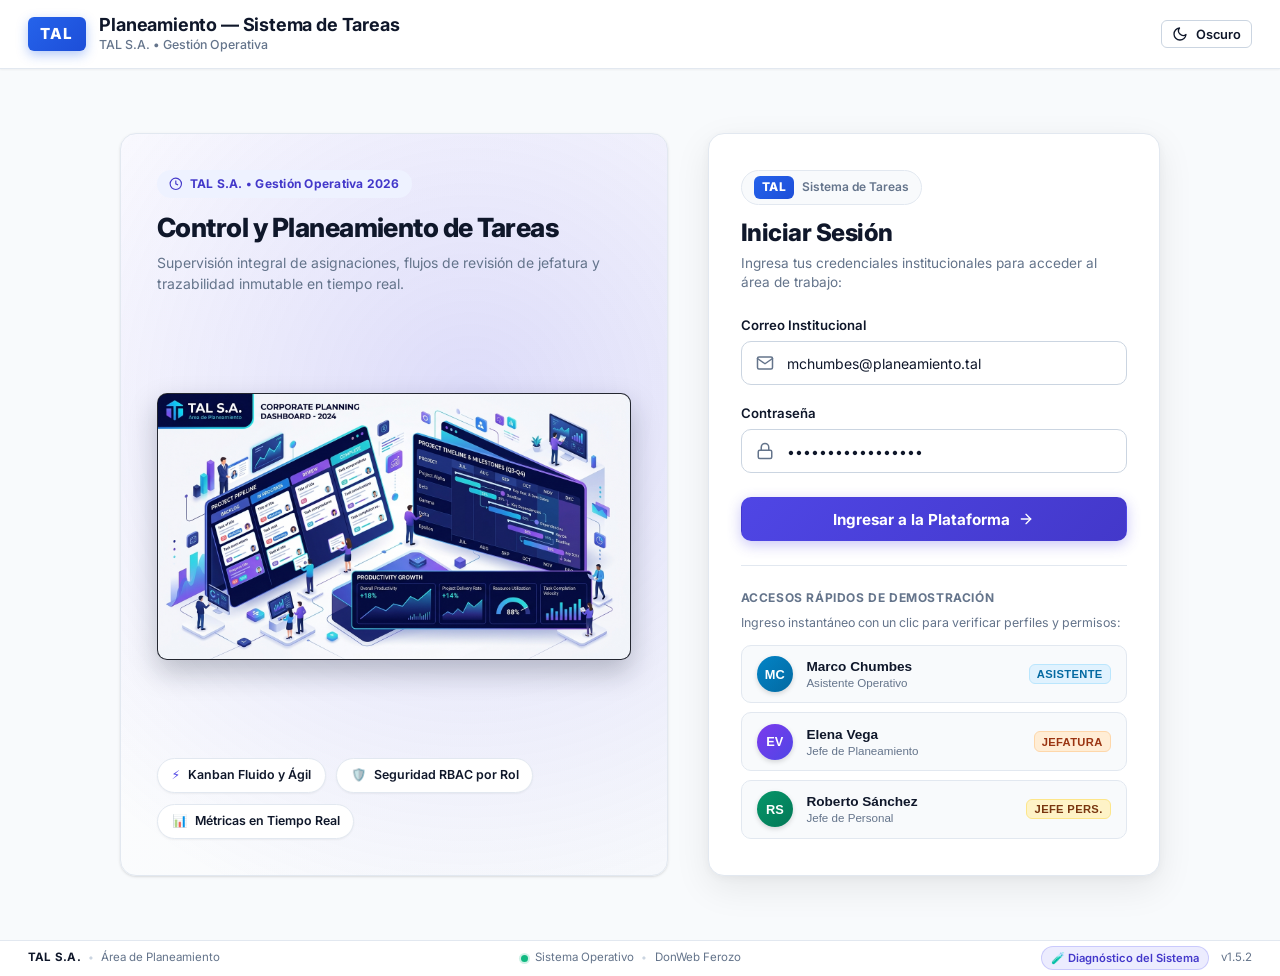
==== commit adaf81ae: "fix(ui): resolve module tab switching error and missing isCurrentUserJefe import in app.js" ====
--- a/public_html/index.html
+++ b/public_html/index.html
@@ -777,10 +777,10 @@
             <a href="api/test-runner" target="_blank" rel="noopener" class="test-runner-pill" title="Ejecutar autodiagnóstico del sistema en el navegador sin PowerShell">
                 🧪 Diagnóstico del Sistema
             </a>
-            <span>v1.4.0</span>
+            <span>v1.5.2</span>
         </div>
     </footer>
 
-    <script type="module" src="assets/js/app.js"></script>
+    <script type="module" src="assets/js/app.js?v=1.5.2"></script>
 </body>
 </html>
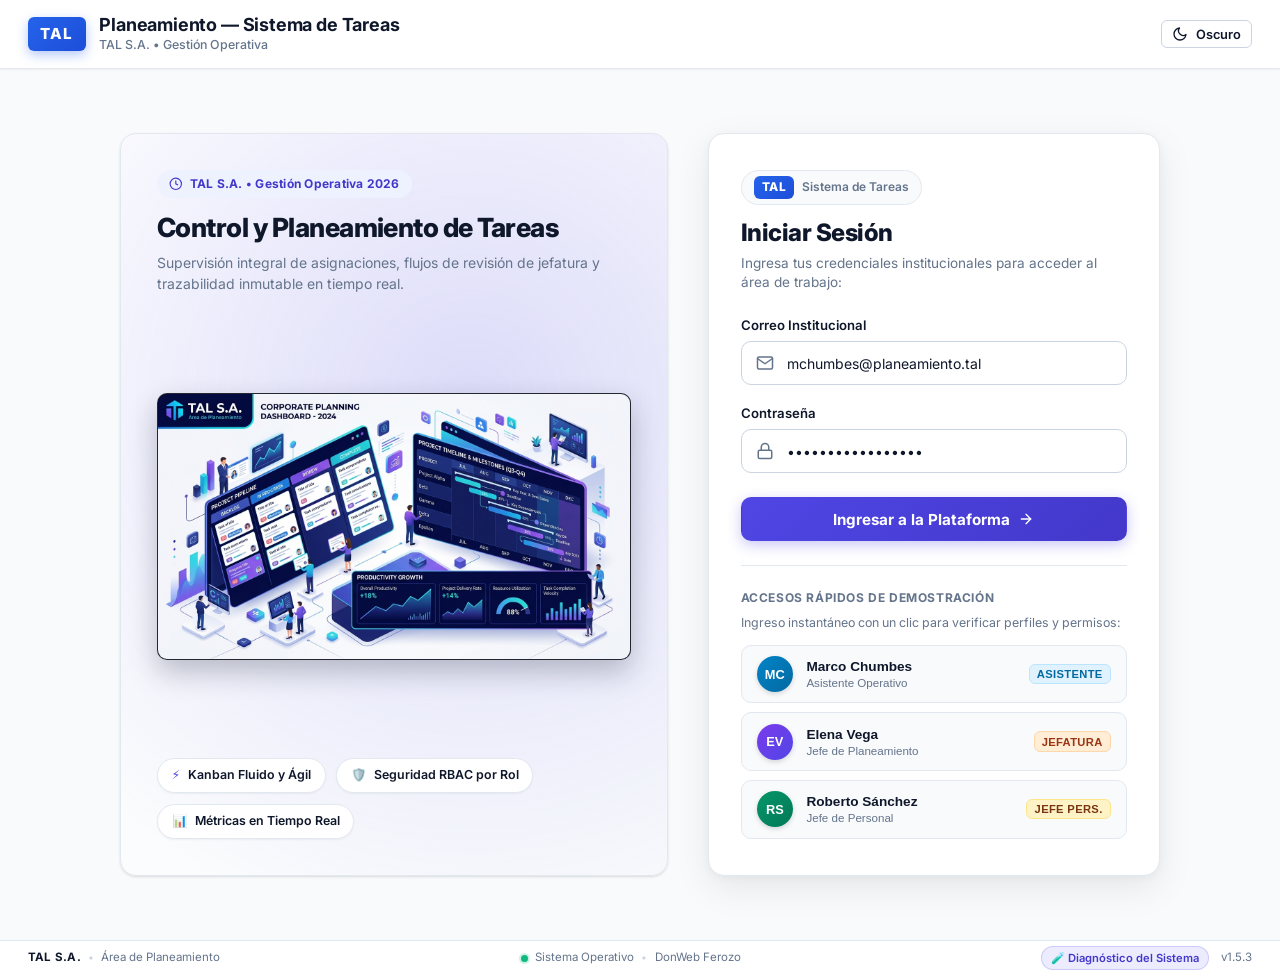
==== commit 5f267401: "feat: implement Kanban board, task dependencies, multi-role views, and autonomous test runner" ====
--- a/public_html/index.html
+++ b/public_html/index.html
@@ -415,7 +415,7 @@
 
     <!-- Modal de Detalle de Tarea con Subtareas y Comentarios (MVP-05) -->
     <div id="modal-task-detail" class="modal-backdrop">
-        <div class="modal-dialog">
+        <div class="modal-dialog modal-dialog-task-detail">
             <div class="modal-header">
                 <div class="modal-title-group">
                     <span id="detail-code" class="task-code" style="font-size: 0.95rem;">TAR-XXXX</span>
@@ -518,7 +518,7 @@
                         </div>
 
                         <!-- Sección de Dependencias entre Tareas (DAG MVP-07) -->
-                        <div class="section-box" style="margin-top: 1.25rem;">
+                        <div id="detail-deps-box" class="section-box" style="margin-top: 1rem;">
                             <div class="section-box-title">
                                 <div style="display: flex; align-items: center; gap: 0.4rem;">
                                     <svg class="icon-svg" viewBox="0 0 24 24" fill="none" stroke="currentColor" stroke-width="2" stroke-linecap="round" stroke-linejoin="round"><path d="M10 13a5 5 0 0 0 7.54.54l3-3a5 5 0 0 0-7.07-7.07l-1.72 1.71"></path><path d="M14 11a5 5 0 0 0-7.54-.54l-3 3a5 5 0 0 0 7.07 7.07l1.71-1.71"></path></svg>
@@ -595,23 +595,6 @@
                                     <span>Publicar Comentario / Evidencia</span>
                                 </button>
                             </form>
-                        </div>
-
-                        <!-- Sección de Auditoría Inmutable (RF-18 / RN-13 MVP-09) -->
-                        <div class="section-box" style="margin-top: 1.25rem;">
-                            <div class="section-box-title">
-                                <div style="display: flex; align-items: center; gap: 0.4rem;">
-                                    <svg class="icon-svg" viewBox="0 0 24 24" fill="none" stroke="currentColor" stroke-width="2" stroke-linecap="round" stroke-linejoin="round"><path d="M12 22s8-4 8-10V5l-8-3-8 3v7c0 6 8 10 8 10z"></path></svg>
-                                    <span>Bitácora de Auditoría Inmutable</span>
-                                </div>
-                                <span id="detail-audit-count" class="badge badge-tipo-area">0</span>
-                            </div>
-                            <p style="font-size: 0.75rem; color: var(--text-muted); margin-bottom: 0.75rem;">
-                                Trazabilidad cronológica inalterable de creación, transiciones, aprobaciones y reasignaciones (RN-13).
-                            </p>
-                            <div id="detail-audit-timeline" class="audit-timeline">
-                                <!-- Eventos de auditoría cargados dinámicamente -->
-                            </div>
                         </div>
                     </div>
                 </div>
@@ -777,10 +760,10 @@
             <a href="api/test-runner" target="_blank" rel="noopener" class="test-runner-pill" title="Ejecutar autodiagnóstico del sistema en el navegador sin PowerShell">
                 🧪 Diagnóstico del Sistema
             </a>
-            <span>v1.5.2</span>
+            <span>v1.5.3</span>
         </div>
     </footer>
 
-    <script type="module" src="assets/js/app.js?v=1.5.2"></script>
+    <script type="module" src="assets/js/app.js?v=1.5.3"></script>
 </body>
 </html>
--- a/public_html/assets/css/app.css
+++ b/public_html/assets/css/app.css
@@ -809,6 +809,90 @@
   }
 }
 
+/* Modal de Detalle de Tarea Ampliado y Optimizado (Visualización completa sin scroll) */
+.modal-dialog.modal-dialog-task-detail {
+  max-width: 1140px;
+  width: 95vw;
+  max-height: 94vh;
+  overflow-y: auto;
+  scrollbar-width: thin;
+  scrollbar-color: var(--border-strong) transparent;
+}
+
+.modal-dialog-task-detail .modal-body {
+  padding: 1.15rem 1.4rem;
+  gap: 1rem;
+}
+
+.modal-dialog-task-detail .task-detail-grid {
+  display: grid;
+  grid-template-columns: 1.05fr 0.95fr;
+  gap: 1.25rem;
+  align-items: start;
+}
+
+.modal-dialog-task-detail .section-box {
+  padding: 0.85rem 1rem;
+  margin-top: 0.85rem;
+}
+
+.modal-dialog-task-detail .section-box:first-child {
+  margin-top: 0;
+}
+
+.modal-dialog-task-detail .section-box-title {
+  margin-bottom: 0.55rem;
+  font-size: 0.85rem;
+}
+
+.modal-dialog-task-detail .subtasks-list {
+  max-height: 180px;
+  overflow-y: auto;
+  margin-bottom: 0.55rem;
+  padding-right: 0.25rem;
+  scrollbar-width: thin;
+}
+
+.modal-dialog-task-detail .subtask-item {
+  padding: 0.35rem 0.55rem;
+  font-size: 0.8rem;
+}
+
+.modal-dialog-task-detail .comments-list {
+  max-height: 220px;
+  overflow-y: auto;
+  margin-bottom: 0.65rem;
+  padding-right: 0.25rem;
+  scrollbar-width: thin;
+}
+
+.modal-dialog-task-detail .comment-card {
+  padding: 0.55rem 0.75rem;
+}
+
+.modal-dialog-task-detail #detail-predecessors-list,
+.modal-dialog-task-detail #detail-successors-list {
+  max-height: 130px;
+  overflow-y: auto;
+  scrollbar-width: thin;
+}
+
+.modal-dialog-task-detail .dependency-item {
+  padding: 0.35rem 0.55rem;
+  font-size: 0.775rem;
+}
+
+@media (max-width: 900px) {
+  .modal-dialog.modal-dialog-task-detail {
+    max-width: 96vw;
+    max-height: 95vh;
+  }
+  .modal-dialog-task-detail .task-detail-grid {
+    grid-template-columns: 1fr;
+    gap: 1rem;
+  }
+}
+
 .section-box {
   background-color: var(--bg-surface-subtle);
   border: 1px solid var(--border-subtle);
--- a/public_html/assets/css/app.css
+++ b/public_html/assets/css/app.css
@@ -809,6 +809,90 @@
   }
 }
 
+/* Modal de Detalle de Tarea Ampliado y Optimizado (Visualización completa sin scroll) */
+.modal-dialog.modal-dialog-task-detail {
+  max-width: 1140px;
+  width: 95vw;
+  max-height: 94vh;
+  overflow-y: auto;
+  scrollbar-width: thin;
+  scrollbar-color: var(--border-strong) transparent;
+}
+
+.modal-dialog-task-detail .modal-body {
+  padding: 1.15rem 1.4rem;
+  gap: 1rem;
+}
+
+.modal-dialog-task-detail .task-detail-grid {
+  display: grid;
+  grid-template-columns: 1.05fr 0.95fr;
+  gap: 1.25rem;
+  align-items: start;
+}
+
+.modal-dialog-task-detail .section-box {
+  padding: 0.85rem 1rem;
+  margin-top: 0.85rem;
+}
+
+.modal-dialog-task-detail .section-box:first-child {
+  margin-top: 0;
+}
+
+.modal-dialog-task-detail .section-box-title {
+  margin-bottom: 0.55rem;
+  font-size: 0.85rem;
+}
+
+.modal-dialog-task-detail .subtasks-list {
+  max-height: 180px;
+  overflow-y: auto;
+  margin-bottom: 0.55rem;
+  padding-right: 0.25rem;
+  scrollbar-width: thin;
+}
+
+.modal-dialog-task-detail .subtask-item {
+  padding: 0.35rem 0.55rem;
+  font-size: 0.8rem;
+}
+
+.modal-dialog-task-detail .comments-list {
+  max-height: 220px;
+  overflow-y: auto;
+  margin-bottom: 0.65rem;
+  padding-right: 0.25rem;
+  scrollbar-width: thin;
+}
+
+.modal-dialog-task-detail .comment-card {
+  padding: 0.55rem 0.75rem;
+}
+
+.modal-dialog-task-detail #detail-predecessors-list,
+.modal-dialog-task-detail #detail-successors-list {
+  max-height: 130px;
+  overflow-y: auto;
+  scrollbar-width: thin;
+}
+
+.modal-dialog-task-detail .dependency-item {
+  padding: 0.35rem 0.55rem;
+  font-size: 0.775rem;
+}
+
+@media (max-width: 900px) {
+  .modal-dialog.modal-dialog-task-detail {
+    max-width: 96vw;
+    max-height: 95vh;
+  }
+  .modal-dialog-task-detail .task-detail-grid {
+    grid-template-columns: 1fr;
+    gap: 1rem;
+  }
+}
+
 .section-box {
   background-color: var(--bg-surface-subtle);
   border: 1px solid var(--border-subtle);
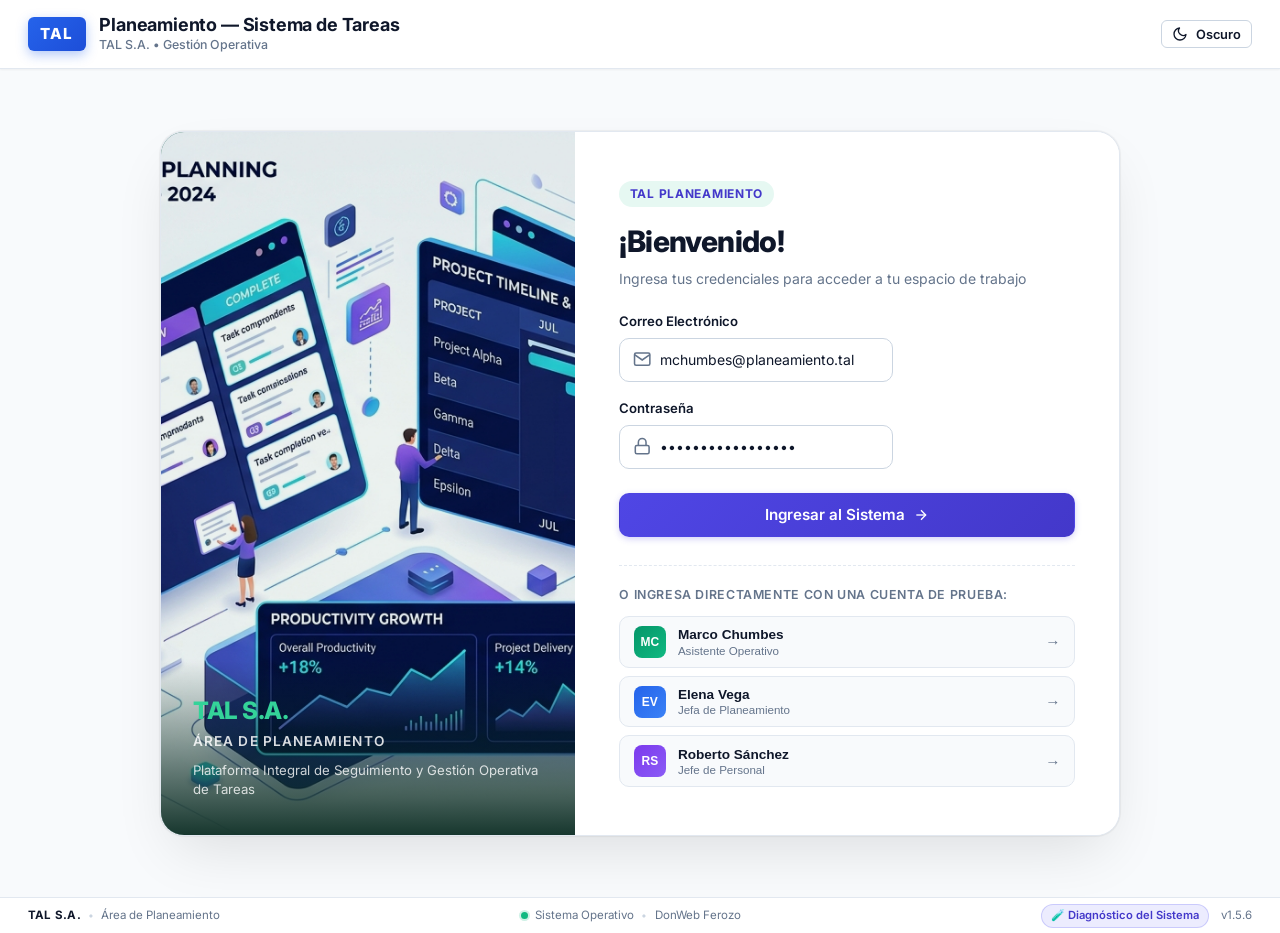
==== commit 09ca8113: "feat: implement task model and initial architecture for task management system" ====
--- a/public_html/index.html
+++ b/public_html/index.html
@@ -114,6 +114,11 @@
                 <option value="BAJA">Baja</option>
             </select>
 
+            <button id="btn-open-create-column" class="btn btn-outline" style="display: none;" onclick="openCreateColumnModal()" aria-label="Crear nueva columna en el tablero">
+                <svg class="icon-svg" aria-hidden="true" focusable="false" viewBox="0 0 24 24" fill="none" stroke="currentColor" stroke-width="2"><rect x="3" y="3" width="18" height="18" rx="2" ry="2"></rect><line x1="12" y1="8" x2="12" y2="16"></line><line x1="8" y1="12" x2="16" y2="12"></line></svg>
+                <span>+ Columna</span>
+            </button>
+
             <button id="btn-open-create-user" class="btn btn-outline" style="display: none;" onclick="openCreateUserModal()" aria-label="Registrar nuevo usuario en el sistema">
                 <svg class="icon-svg" aria-hidden="true" focusable="false" viewBox="0 0 24 24" fill="none" stroke="currentColor" stroke-width="2"><path d="M16 21v-2a4 4 0 0 0-4-4H5a4 4 0 0 0-4 4v2"></path><circle cx="9" cy="7" r="4"></circle><line x1="20" y1="8" x2="20" y2="14"></line><line x1="23" y1="11" x2="17" y2="11"></line></svg>
                 <span>+ Usuario</span>
@@ -128,113 +133,83 @@
 
     <!-- Contenedor Principal SPA -->
     <main class="main-content">
-        <!-- Vista de Login Moderna Split-Screen (Visible de inmediato sin flash en blanco) -->
-        <div id="login-view" class="login-view-container">
-            <div class="login-split-wrapper">
-                <!-- Panel Izquierdo: Showcase Corporativo e Ilustración Dinámica -->
-                <div class="login-showcase-panel">
-                    <div class="login-hero-ambient-glow" aria-hidden="true"></div>
-                    <div class="login-showcase-header">
-                        <div class="showcase-pill-badge">
-                            <svg class="icon-svg icon-svg-sm" aria-hidden="true" focusable="false" viewBox="0 0 24 24" fill="none" stroke="currentColor" stroke-width="2"><circle cx="12" cy="12" r="10"></circle><polyline points="12 6 12 12 16 14"></polyline></svg>
-                            <span>TAL S.A. • Gestión Operativa 2026</span>
-                        </div>
-                        <h2 class="showcase-title">Control y Planeamiento de Tareas</h2>
-                        <p class="showcase-desc">Supervisión integral de asignaciones, flujos de revisión de jefatura y trazabilidad inmutable en tiempo real.</p>
-                    </div>
-
-                    <!-- Portada Visual Hero con Soporte de Fallback SVG -->
-                    <div class="login-hero-media">
-                        <img src="assets/img/login_hero.jpg"
-                             alt="TAL S.A. Tablero de Planeamiento y Métricas Operativas"
-                             width="640"
-                             height="360"
-                             loading="eager"
-                             fetchpriority="high"
-                             class="login-hero-img"
-                             onerror="this.onerror=null; this.src='assets/img/hero_fallback.svg';">
-                    </div>
-
-                    <!-- Micro-chips de Métricas y Ventajas Operativas -->
-                    <div class="login-feature-pills">
-                        <div class="feature-pill">
-                            <span class="feature-pill-icon" aria-hidden="true">⚡</span>
-                            <span>Kanban Fluido y Ágil</span>
-                        </div>
-                        <div class="feature-pill">
-                            <span class="feature-pill-icon" aria-hidden="true">🛡️</span>
-                            <span>Seguridad RBAC por Rol</span>
-                        </div>
-                        <div class="feature-pill">
-                            <span class="feature-pill-icon" aria-hidden="true">📊</span>
-                            <span>Métricas en Tiempo Real</span>
-                        </div>
-                    </div>
-                </div>
-
-                <!-- Panel Derecho: Tarjeta de Acceso y Accesos Rápidos -->
-                <div class="login-card">
-                    <div class="login-card-header">
-                        <div class="login-brand-chip">
-                            <span class="login-badge-pill">TAL</span>
-                            <span class="login-brand-label">Sistema de Tareas</span>
-                        </div>
-                        <h2 class="login-heading">Iniciar Sesión</h2>
-                        <p class="login-desc">Ingresa tus credenciales institucionales para acceder al área de trabajo:</p>
-                    </div>
-
-                    <form id="login-form" class="login-form" novalidate>
+        <!-- Vista de Login Directa: Imagen al Costado + Bienvenida + Formulario + Cuentas Demo -->
+        <div id="login-view" class="login-view-container" style="display: flex;">
+            <div class="login-card-clean">
+                <!-- Columna Izquierda: Imagen Corporativa TAL S.A. -->
+                <div class="login-image-column">
+                    <img src="./assets/img/login_hero.jpg" alt="TAL S.A. Planeamiento" class="login-hero-image" />
+                    <div class="login-image-overlay">
+                        <div class="login-overlay-brand">
+                            <span class="login-overlay-logo">TAL S.A.</span>
+                            <span class="login-overlay-area">Área de Planeamiento</span>
+                        </div>
+                        <p class="login-overlay-desc">Plataforma Integral de Seguimiento y Gestión Operativa de Tareas</p>
+                    </div>
+                </div>
+
+                <!-- Columna Derecha: Formulario de Acceso y Demostración -->
+                <div class="login-form-column">
+                    <div class="login-form-header">
+                        <div class="login-brand-badge">TAL PLANEAMIENTO</div>
+                        <h1 class="login-title">¡Bienvenido!</h1>
+                        <p class="login-subtitle">Ingresa tus credenciales para acceder a tu espacio de trabajo</p>
+                    </div>
+
+                    <form id="login-form" class="login-form-body" novalidate>
                         <div class="form-group">
-                            <label class="form-label" for="login-email">Correo Institucional</label>
+                            <label class="form-label" for="login-email">Correo Electrónico</label>
                             <div class="input-with-icon">
-                                <svg class="input-field-icon" aria-hidden="true" focusable="false" viewBox="0 0 24 24" fill="none" stroke="currentColor" stroke-width="2" stroke-linecap="round" stroke-linejoin="round"><path d="M4 4h16c1.1 0 2 .9 2 2v12c0 1.1-.9 2-2 2H4c-1.1 0-2-.9-2-2V6c0-1.1.9-2 2-2z"></path><polyline points="22,6 12,13 2,6"></polyline></svg>
-                                <input type="email" id="login-email" class="form-input" required autocomplete="username" aria-required="true" placeholder="usuario@planeamiento.tal" value="mchumbes@planeamiento.tal">
-                            </div>
-                        </div>
+                                <svg class="input-icon" viewBox="0 0 24 24" fill="none" stroke="currentColor" stroke-width="2"><path d="M4 4h16c1.1 0 2 .9 2 2v12c0 1.1-.9 2-2 2H4c-1.1 0-2-.9-2-2V6c0-1.1.9-2 2-2z"></path><polyline points="22,6 12,13 2,6"></polyline></svg>
+                                <input type="email" id="login-email" class="form-input" required autocomplete="username" placeholder="mchumbes@planeamiento.tal" value="mchumbes@planeamiento.tal" aria-label="Correo institucional">
+                            </div>
+                        </div>
+
                         <div class="form-group">
                             <label class="form-label" for="login-password">Contraseña</label>
                             <div class="input-with-icon">
-                                <svg class="input-field-icon" aria-hidden="true" focusable="false" viewBox="0 0 24 24" fill="none" stroke="currentColor" stroke-width="2" stroke-linecap="round" stroke-linejoin="round"><rect x="3" y="11" width="18" height="11" rx="2" ry="2"></rect><path d="M7 11V7a5 5 0 0 1 10 0v4"></path></svg>
-                                <input type="password" id="login-password" class="form-input" required autocomplete="current-password" aria-required="true" placeholder="••••••••" value="Planeamiento2026!">
-                            </div>
-                        </div>
-                        <button type="submit" id="login-submit-btn" class="btn btn-primary btn-login-submit">
-                            <span>Ingresar a la Plataforma</span>
-                            <svg class="icon-svg" aria-hidden="true" focusable="false" viewBox="0 0 24 24" fill="none" stroke="currentColor" stroke-width="2" stroke-linecap="round" stroke-linejoin="round"><line x1="5" y1="12" x2="19" y2="12"></line><polyline points="12 5 19 12 12 19"></polyline></svg>
+                                <svg class="input-icon" viewBox="0 0 24 24" fill="none" stroke="currentColor" stroke-width="2"><rect x="3" y="11" width="18" height="11" rx="2" ry="2"></rect><path d="M7 11V7a5 5 0 0 1 10 0v4"></path></svg>
+                                <input type="password" id="login-password" class="form-input" required autocomplete="current-password" placeholder="Contraseña de acceso" value="Planeamiento2026!" aria-label="Contraseña">
+                            </div>
+                        </div>
+
+                        <button type="submit" id="login-submit-btn" class="btn btn-primary btn-block btn-login-action">
+                            <span>Ingresar al Sistema</span>
+                            <svg class="icon-svg" viewBox="0 0 24 24" fill="none" stroke="currentColor" stroke-width="2"><line x1="5" y1="12" x2="19" y2="12"></line><polyline points="12 5 19 12 12 19"></polyline></svg>
                         </button>
                     </form>
 
+                    <!-- Accesos Rápidos de Demostración -->
                     <div class="login-demo-section">
-                        <div class="demo-divider">
-                            <span>Accesos Rápidos de Demostración</span>
-                        </div>
-                        <p class="demo-hint">Ingreso instantáneo con un clic para verificar perfiles y permisos:</p>
-                        <div class="demo-cards-list">
-                            <button type="button" class="demo-chip-card" aria-label="Ingresar como Marco Chumbes (Asistente Operativo)" onclick="quickLogin('mchumbes@planeamiento.tal')">
-                                <div class="demo-chip-avatar avatar-assistant" aria-hidden="true">MC</div>
-                                <div class="demo-chip-info">
-                                    <span class="demo-chip-name">Marco Chumbes</span>
-                                    <span class="demo-chip-role">Asistente Operativo</span>
-                                </div>
-                                <span class="badge badge-tipo-area">ASISTENTE</span>
+                        <div class="login-demo-divider">
+                            <span>O ingresa directamente con una cuenta de prueba:</span>
+                        </div>
+                        <div class="login-demo-buttons">
+                            <button type="button" class="btn-demo-account" onclick="quickLogin('mchumbes@planeamiento.tal')">
+                                <span class="demo-avatar avatar-asistente">MC</span>
+                                <div class="demo-info">
+                                    <span class="demo-name">Marco Chumbes</span>
+                                    <span class="demo-role">Asistente Operativo</span>
+                                </div>
+                                <span class="demo-arrow">→</span>
                             </button>
 
-                            <button type="button" class="demo-chip-card" aria-label="Ingresar como Elena Vega (Jefa de Planeamiento)" onclick="quickLogin('jefe.planeamiento@planeamiento.tal')">
-                                <div class="demo-chip-avatar avatar-chief" aria-hidden="true">EV</div>
-                                <div class="demo-chip-info">
-                                    <span class="demo-chip-name">Elena Vega</span>
-                                    <span class="demo-chip-role">Jefe de Planeamiento</span>
-                                </div>
-                                <span class="badge badge-prioridad-ALTA">JEFATURA</span>
+                            <button type="button" class="btn-demo-account" onclick="quickLogin('jefe.planeamiento@planeamiento.tal')">
+                                <span class="demo-avatar avatar-jefe">EV</span>
+                                <div class="demo-info">
+                                    <span class="demo-name">Elena Vega</span>
+                                    <span class="demo-role">Jefa de Planeamiento</span>
+                                </div>
+                                <span class="demo-arrow">→</span>
                             </button>
 
-                            <button type="button" class="demo-chip-card" aria-label="Ingresar como Roberto Sánchez (Jefe de Personal)" onclick="quickLogin('jefe.personal@planeamiento.tal')">
-                                <div class="demo-chip-avatar avatar-hr" aria-hidden="true">RS</div>
-                                <div class="demo-chip-info">
-                                    <span class="demo-chip-name">Roberto Sánchez</span>
-                                    <span class="demo-chip-role">Jefe de Personal</span>
-                                </div>
-                                <span class="badge badge-prioridad-MEDIA">JEFE PERS.</span>
+                            <button type="button" class="btn-demo-account" onclick="quickLogin('jefe.personal@planeamiento.tal')">
+                                <span class="demo-avatar avatar-personal">RS</span>
+                                <div class="demo-info">
+                                    <span class="demo-name">Roberto Sánchez</span>
+                                    <span class="demo-role">Jefe de Personal</span>
+                                </div>
+                                <span class="demo-arrow">→</span>
                             </button>
                         </div>
                     </div>
@@ -264,7 +239,7 @@
             <div class="view-header-bar">
                 <div>
                     <h2 class="view-title">Bandeja de Aprobaciones Pendientes</h2>
-                    <p class="view-subtitle">Tareas enviadas a revisión formal que requieren dictamen de Jefatura (RN-10, RN-12).</p>
+                    <p class="view-subtitle">Tareas en revisión técnica pendientes de evaluación y dictamen por Jefatura.</p>
                 </div>
                 <button class="btn btn-outline btn-sm" onclick="fetchPendingApprovals()">
                     <svg class="icon-svg" viewBox="0 0 24 24" fill="none" stroke="currentColor" stroke-width="2" stroke-linecap="round" stroke-linejoin="round"><polyline points="23 4 23 10 17 10"></polyline><polyline points="1 20 1 14 7 14"></polyline><path d="M3.51 9a9 9 0 0 1 14.85-3.36L23 10M1 14l4.64 4.36A9 9 0 0 0 20.49 15"></path></svg>
@@ -276,7 +251,7 @@
             </div>
         </div>
 
-        <!-- Vista de Historial de Tareas Archivadas (>24h Finalizadas) -->
+        <!-- Vista de Historial de Tareas Archivadas -->
         <div id="history-view" style="display: none;">
             <div class="view-header-bar">
                 <div>
@@ -285,7 +260,7 @@
                         <span id="history-total-count" class="badge badge-tipo-area">0 expedientes</span>
                     </div>
                     <p class="view-subtitle">
-                        Tareas finalizadas hace más de 24 horas archivadas automáticamente. Acceso exclusivo para Jefatura de Área y Jefatura de Personal.
+                        Archivo histórico de tareas concluidas para consulta y auditoría interna. Acceso exclusivo de Jefatura.
                     </p>
                 </div>
                 <button class="btn btn-outline btn-sm" onclick="loadHistoryTasks()">
@@ -401,7 +376,7 @@
                     <div id="group-requires-approval" class="form-group" style="margin-top: 0.5rem;">
                         <label style="display: flex; align-items: center; gap: 0.5rem; cursor: pointer;">
                             <input type="checkbox" id="task-requires-approval">
-                            <span style="font-size: 0.85rem; font-weight: 600;">Requiere aprobación de Jefatura para su cierre formal (RN-10)</span>
+                            <span style="font-size: 0.85rem; font-weight: 600;">Requiere aprobación de Jefatura para su cierre formal</span>
                         </label>
                     </div>
                 </div>
@@ -534,7 +509,7 @@
                                     <span>Tarea Bloqueada</span>
                                 </div>
                                 <p style="font-size: 0.775rem; color: #7f1d1d; margin-top: 0.25rem; line-height: 1.4;">
-                                    Esta tarea no puede iniciarse ni finalizarse hasta que todas sus tareas predecesoras alcancen el estado Finalizada (Regla RN-08).
+                                    Esta tarea no puede iniciarse ni finalizarse hasta que todas sus tareas predecesoras alcancen el estado Finalizada.
                                 </p>
                             </div>
 
@@ -635,7 +610,7 @@
                         Estás devolviendo la tarea <strong id="return-task-code" style="color: var(--primary-600);">-</strong> para subsanación.
                     </p>
                     <div class="form-group" style="margin-top: 0.5rem;">
-                        <label class="form-label" for="return-observations">Observaciones Obligatorias de Jefatura (RN-12) *</label>
+                        <label class="form-label" for="return-observations">Observaciones de Jefatura para Subsanación *</label>
                         <textarea id="return-observations" class="form-textarea" rows="4" required placeholder="Describe con claridad las correcciones requeridas antes de su aprobación..."></textarea>
                     </div>
                 </div>
@@ -715,10 +690,10 @@
                     <div class="form-group">
                         <label class="form-label" for="column-type-select">Estado Operativo Asociado *</label>
                         <select id="column-type-select" class="form-select" required>
-                            <option value="PENDIENTE">Pendiente / Por Hacer</option>
-                            <option value="EN_PROCESO" selected>En Proceso / En Curso</option>
-                            <option value="REVISION">Revisión / Aprobación</option>
-                            <option value="FINALIZADA">Finalizada / Cumplida</option>
+                            <option value="PENDIENTE">Pendiente / Por hacer (Sin restricción operativa)</option>
+                            <option value="EN_PROCESO" selected>En Proceso / En curso (Sin restricción operativa)</option>
+                            <option value="EN_REVISION">Revisión / Aprobación (Envía automáticamente a Módulo Aprobaciones)</option>
+                            <option value="FINALIZADA">Finalizada / Cumplida (Se cierra para Asistente, solo Jefes interactúan)</option>
                         </select>
                         <span class="form-help">Determina el comportamiento operativo de las tareas colocadas en esta columna.</span>
                     </div>
@@ -760,10 +735,10 @@
             <a href="api/test-runner" target="_blank" rel="noopener" class="test-runner-pill" title="Ejecutar autodiagnóstico del sistema en el navegador sin PowerShell">
                 🧪 Diagnóstico del Sistema
             </a>
-            <span>v1.5.3</span>
+            <span>v1.5.6</span>
         </div>
     </footer>
 
-    <script type="module" src="assets/js/app.js?v=1.5.3"></script>
+    <script type="module" src="assets/js/app.js?v=1.5.6"></script>
 </body>
 </html>
--- a/public_html/assets/css/app.css
+++ b/public_html/assets/css/app.css
@@ -1,2169 +1,23 @@
 /**
- * ESTILOS DE INTERFAZ DE USUARIO — SISTEMA DE TAREAS (PLANEAMIENTO)
- * TAL S.A. — Sistema de Gestión y Seguimiento de Tareas
+ * SISTEMA DE TAREAS (ÁREA DE PLANEAMIENTO) — TAL S.A.
+ * Hoja de Estilos Maestra Modularizada por Responsabilidad Única
+ *
+ * Arquitectura de Estilos:
+ * - variables.css : Tokens de diseño, paleta de colores, tipografía, radios y variables light/dark
+ * - base.css      : Reset, utilidades tipográficas, botones (.btn), inputs, badges y barras de progreso
+ * - header.css    : Barra superior corporativa, perfil de usuario, campana de notificaciones y workspace bar
+ * - login.css     : Vista de acceso 100% aislada, imagen lateral 3D, bienvenida y cuentas demo
+ * - kanban.css    : Tablero kanban, columnas dinámicas, tarjetas de tarea, estados y banner personal
+ * - views.css     : Vistas de aprobaciones técnicas, repositorio de historial, KPIs y auditoría
+ * - modals.css    : Modales accesibles, detalle de tarea, checklist de subtareas, grafo DAG y toasts
+ * - footer.css    : Pie de página slim corporativo, estado operativo y acceso al autodiagnóstico
  */
 
-/* Las fuentes web se precargan directamente en index.html con preconnect para FCP inmediato */
-
-*, *::before, *::after {
-  box-sizing: border-box;
-  margin: 0;
-  padding: 0;
-}
-
-body {
-  font-family: 'Inter', var(--font-family);
-  background-color: var(--bg-primary);
-  color: var(--text-main);
-  line-height: 1.5;
-  -webkit-font-smoothing: antialiased;
-  min-height: 100vh;
-  display: flex;
-  flex-direction: column;
-  transition: background-color var(--transition-normal), color var(--transition-normal);
-}
-
-/* --------------------------------------------------------------------------
-   Top Navbar & Brand Header
-   -------------------------------------------------------------------------- */
-.app-header {
-  background-color: var(--bg-surface);
-  border-bottom: 1px solid var(--border-subtle);
-  padding: 0.85rem 1.75rem;
-  display: flex;
-  align-items: center;
-  justify-content: space-between;
-  position: sticky;
-  top: 0;
-  z-index: 100;
-  box-shadow: var(--shadow-sm);
-  backdrop-filter: blur(12px);
-}
-
-.brand-section {
-  display: flex;
-  align-items: center;
-  gap: 0.85rem;
-}
-
-.brand-logo-pill {
-  background: linear-gradient(135deg, #2563eb 0%, #1d4ed8 100%);
-  color: #ffffff;
-  font-weight: 800;
-  font-size: 0.95rem;
-  padding: 0.35rem 0.75rem;
-  border-radius: var(--radius-sm);
-  letter-spacing: 0.08em;
-  box-shadow: 0 4px 12px rgba(37, 99, 235, 0.35);
-  display: flex;
-  align-items: center;
-  justify-content: center;
-}
-
-.brand-badge {
-  background: linear-gradient(135deg, #4f46e5 0%, #2563eb 100%);
-  color: #ffffff;
-  font-weight: 800;
-  font-size: 0.95rem;
-  padding: 0.4rem 0.75rem;
-  border-radius: var(--radius-sm);
-  letter-spacing: 0.08em;
-  box-shadow: 0 4px 10px rgba(79, 70, 229, 0.3);
-}
-
-.brand-meta {
-  display: flex;
-  flex-direction: column;
-}
-
-.brand-title {
-  font-size: 1.125rem;
-  font-weight: 700;
-  color: var(--text-main);
-  letter-spacing: -0.01em;
-  line-height: 1.25;
-}
-
-.brand-subtitle {
-  font-size: 0.775rem;
-  color: var(--text-muted);
-  font-weight: 500;
-}
-
-/* Iconos SVG Vectoriales */
-.icon-svg {
-  width: 1rem;
-  height: 1rem;
-  display: inline-block;
-  vertical-align: middle;
-  stroke: currentColor;
-  flex-shrink: 0;
-}
-
-.icon-svg-sm {
-  width: 0.85rem;
-  height: 0.85rem;
-}
-
-.icon-svg-lg {
-  width: 1.25rem;
-  height: 1.25rem;
-}
-
-.theme-icon-slot {
-  display: inline-flex;
-  align-items: center;
-  justify-content: center;
-}
-
-.header-actions {
-  display: flex;
-  align-items: center;
-  gap: 1rem;
-}
-
-/* Selector Rápido de Rol / Usuario */
-.user-profile-badge {
-  display: flex;
-  align-items: center;
-  gap: 0.65rem;
-  background-color: var(--bg-surface-subtle);
-  border: 1px solid var(--border-subtle);
-  padding: 0.35rem 0.75rem;
-  border-radius: var(--radius-full);
-}
-
-.user-avatar {
-  width: 28px;
-  height: 28px;
-  border-radius: 50%;
-  background: linear-gradient(135deg, var(--primary-500), #3b82f6);
-  color: #fff;
-  font-weight: 700;
-  font-size: 0.8rem;
-  display: flex;
-  align-items: center;
-  justify-content: center;
-}
-
-.user-details {
-  display: flex;
-  flex-direction: column;
-}
-
-.user-name {
-  font-size: 0.8125rem;
-  font-weight: 600;
-  line-height: 1.2;
-}
-
-.user-role-label {
-  font-size: 0.7rem;
-  color: var(--text-muted);
-  font-weight: 500;
-}
-
-/* Botones */
-.btn {
-  display: inline-flex;
-  align-items: center;
-  justify-content: center;
-  gap: 0.45rem;
-  font-family: inherit;
-  font-size: 0.875rem;
-  font-weight: 600;
-  padding: 0.5rem 1rem;
-  border-radius: var(--radius-sm);
-  border: 1px solid transparent;
-  cursor: pointer;
-  transition: all var(--transition-fast);
-  text-decoration: none;
-}
-
-.btn-primary {
-  background: linear-gradient(135deg, var(--primary-500) 0%, var(--primary-600) 100%);
-  color: var(--text-inverse);
-  box-shadow: 0 2px 6px rgba(79, 70, 229, 0.25);
-}
-
-.btn-primary:hover {
-  background: linear-gradient(135deg, var(--primary-600) 0%, var(--primary-700) 100%);
-  transform: translateY(-1px);
-  box-shadow: 0 4px 10px rgba(79, 70, 229, 0.35);
-}
-
-.btn-outline {
-  background-color: var(--bg-surface);
-  border-color: var(--border-strong);
-  color: var(--text-main);
-}
-
-.btn-outline:hover {
-  background-color: var(--bg-surface-hover);
-  border-color: var(--primary-500);
-}
-
-.btn-sm {
-  padding: 0.3rem 0.65rem;
-  font-size: 0.8rem;
-}
-
-.btn-danger {
-  background-color: #e11d48;
-  color: #ffffff;
-}
-
-.btn-danger:hover {
-  background-color: #be123c;
-}
-
-.btn-success {
-  background-color: #059669;
-  color: #ffffff;
-}
-
-.btn-success:hover {
-  background-color: #047857;
-}
-
-/* --------------------------------------------------------------------------
-   Sub-Header / Workspace Controls Bar
-   -------------------------------------------------------------------------- */
-.workspace-bar {
-  background-color: var(--bg-surface);
-  border-bottom: 1px solid var(--border-subtle);
-  padding: 0.75rem 1.75rem;
-  display: flex;
-  align-items: center;
-  justify-content: space-between;
-  flex-wrap: wrap;
-  gap: 1rem;
-}
-
-.workspace-tabs {
-  display: flex;
-  gap: 0.5rem;
-  background-color: var(--bg-surface-subtle);
-  padding: 0.25rem;
-  border-radius: var(--radius-md);
-  border: 1px solid var(--border-subtle);
-}
-
-.tab-btn {
-  padding: 0.45rem 0.95rem;
-  border-radius: var(--radius-sm);
-  border: none;
-  background: transparent;
-  color: var(--text-muted);
-  font-size: 0.85rem;
-  font-weight: 600;
-  cursor: pointer;
-  transition: all var(--transition-fast);
-  display: inline-flex;
-  align-items: center;
-  gap: 0.4rem;
-}
-
-.tab-btn:hover {
-  color: var(--text-main);
-}
-
-.tab-btn.active {
-  background-color: var(--bg-surface);
-  color: var(--primary-500);
-  box-shadow: var(--shadow-sm);
-}
-
-.workspace-actions {
-  display: flex;
-  align-items: center;
-  gap: 0.75rem;
-}
-
-.search-input-wrapper {
-  position: relative;
-  display: flex;
-  align-items: center;
-}
-
-.search-icon {
-  position: absolute;
-  left: 0.75rem;
-  width: 15px;
-  height: 15px;
-  color: var(--text-muted);
-  pointer-events: none;
-}
-
-.search-input {
-  padding: 0.45rem 0.85rem;
-  padding-left: 2.2rem;
-  border-radius: var(--radius-sm);
-  border: 1px solid var(--border-strong);
-  background-color: var(--bg-surface);
-  color: var(--text-main);
-  font-family: inherit;
-  font-size: 0.85rem;
-  width: 220px;
-  outline: none;
-  transition: all var(--transition-fast);
-}
-
-.search-input:focus {
-  border-color: var(--primary-500);
-  box-shadow: 0 0 0 2px var(--primary-subtle);
-  width: 260px;
-}
-
-.select-filter {
-  padding: 0.45rem 0.85rem;
-  border-radius: var(--radius-sm);
-  border: 1px solid var(--border-strong);
-  background-color: var(--bg-surface);
-  color: var(--text-main);
-  font-family: inherit;
-  font-size: 0.85rem;
-  outline: none;
-  cursor: pointer;
-}
-
-/* --------------------------------------------------------------------------
-   Kanban Board Layout
-   -------------------------------------------------------------------------- */
-.main-content {
-  flex: 1;
-  padding: 1.5rem;
-  overflow-x: auto;
-}
-
-.kanban-board {
-  display: grid;
-  grid-template-columns: repeat(5, minmax(310px, 1fr));
-  gap: 1.25rem;
-  align-items: start;
-}
-
-.kanban-column {
-  background-color: var(--bg-surface);
-  border: 1px solid var(--border-subtle);
-  border-radius: var(--radius-md);
-  box-shadow: var(--shadow-card);
-  display: flex;
-  flex-direction: column;
-  max-height: calc(100vh - 200px);
-  min-height: 480px;
-  transition: box-shadow var(--transition-fast);
-}
-
-.kanban-column:hover {
-  box-shadow: var(--shadow-card-hover);
-}
-
-.column-header {
-  padding: 0.85rem 1rem;
-  border-bottom: 1px solid var(--border-subtle);
-  display: flex;
-  align-items: center;
-  justify-content: space-between;
-}
-
-.column-title-group {
-  display: flex;
-  align-items: center;
-  gap: 0.5rem;
-}
-
-.column-indicator {
-  width: 10px;
-  height: 10px;
-  border-radius: 50%;
-}
-
-.column-title {
-  font-size: 0.925rem;
-  font-weight: 700;
-  letter-spacing: -0.01em;
-}
-
-.column-badge {
-  background-color: var(--bg-surface-subtle);
-  border: 1px solid var(--border-subtle);
-  color: var(--text-muted);
-  font-size: 0.75rem;
-  font-weight: 700;
-  padding: 0.15rem 0.5rem;
-  border-radius: var(--radius-full);
-}
-
-.column-cards-container {
-  padding: 0.75rem;
-  display: flex;
-  flex-direction: column;
-  gap: 0.75rem;
-  overflow-y: auto;
-  flex: 1;
-}
-
-.column-cards-container.drag-over {
-  background-color: var(--primary-subtle);
-  border: 2px dashed var(--primary-500);
-  border-radius: var(--radius-sm);
-  transition: background-color 0.15s ease, border-color 0.15s ease;
-}
-
-/* --------------------------------------------------------------------------
-   Task Card
-   -------------------------------------------------------------------------- */
-.task-card {
-  background-color: var(--bg-surface);
-  border: 1px solid var(--border-subtle);
-  border-radius: var(--radius-sm);
-  padding: 1rem;
-  box-shadow: var(--shadow-sm);
-  cursor: grab;
-  user-select: none;
-  transition: transform var(--transition-fast), box-shadow var(--transition-fast), border-color var(--transition-fast), opacity var(--transition-fast);
-  position: relative;
-}
-
-.task-card:active {
-  cursor: grabbing;
-}
-
-.task-card.dragging {
-  opacity: 0.35;
-  transform: scale(0.96);
-  border: 2px dashed var(--primary-500);
-  box-shadow: none;
-}
-
-.task-card:hover {
-  transform: translateY(-2px);
-  box-shadow: var(--shadow-card-hover);
-  border-color: var(--primary-500);
-}
-
-.task-card-header {
-  display: flex;
-  align-items: center;
-  justify-content: space-between;
-  margin-bottom: 0.5rem;
-}
-
-.task-code {
-  font-family: var(--font-mono);
-  font-size: 0.75rem;
-  font-weight: 700;
-  color: var(--text-muted);
-}
-
-.task-badges {
-  display: flex;
-  align-items: center;
-  gap: 0.35rem;
-}
-
-.badge {
-  font-size: 0.7rem;
-  font-weight: 700;
-  padding: 0.2rem 0.45rem;
-  border-radius: var(--radius-sm);
-  text-transform: uppercase;
-  letter-spacing: 0.03em;
-}
-
-.badge-tipo-personal {
-  background-color: #f3e8ff;
-  color: #6b21a8;
-  border: 1px solid #d8b4fe;
-}
-[data-theme="dark"] .badge-tipo-personal {
-  background-color: #3b0764;
-  color: #e9d5ff;
-  border-color: #581c87;
-}
-
-.badge-tipo-area {
-  background-color: #e0f2fe;
-  color: #0369a1;
-  border: 1px solid #bae6fd;
-}
-[data-theme="dark"] .badge-tipo-area {
-  background-color: #082f49;
-  color: #7dd3fc;
-  border-color: #0369a1;
-}
-
-.badge-prioridad-BAJA {
-  background-color: #e0f2fe;
-  color: #0369a1;
-  border: 1px solid #bae6fd;
-}
-[data-theme="dark"] .badge-prioridad-BAJA {
-  background-color: #082f49;
-  color: #7dd3fc;
-  border-color: #0369a1;
-}
-
-.badge-prioridad-MEDIA {
-  background-color: #fef3c7;
-  color: #78350f;
-  border: 1px solid #fde68a;
-}
-[data-theme="dark"] .badge-prioridad-MEDIA {
-  background-color: #451a03;
-  color: #fde047;
-  border-color: #78350f;
-}
-
-.badge-prioridad-ALTA {
-  background-color: #ffedd5;
-  color: #9a3412;
-  border: 1px solid #fed7aa;
-}
-[data-theme="dark"] .badge-prioridad-ALTA {
-  background-color: #431407;
-  color: #fdba74;
-  border-color: #9a3412;
-}
-
-.badge-prioridad-URGENTE {
-  background-color: #fee2e2;
-  color: #991b1b;
-  border: 1px solid #fecaca;
-  animation: pulse 2.5s cubic-bezier(0.4, 0, 0.6, 1) infinite;
-}
-[data-theme="dark"] .badge-prioridad-URGENTE {
-  background-color: #450a0a;
-  color: #fca5a5;
-  border-color: #991b1b;
-}
-
-@keyframes pulse {
-  0%, 100% { opacity: 1; }
-  50% { opacity: 0.8; }
-}
-
-.task-title {
-  font-size: 0.95rem;
-  font-weight: 600;
-  margin-bottom: 0.4rem;
-  color: var(--text-main);
-  line-height: 1.35;
-}
-
-.task-desc {
-  font-size: 0.8125rem;
-  color: var(--text-muted);
-  line-height: 1.4;
-  display: -webkit-box;
-  -webkit-line-clamp: 2;
-  -webkit-box-orient: vertical;
-  overflow: hidden;
-  margin-bottom: 0.75rem;
-}
-
-/* Barra de Subtareas en la tarjeta */
-.task-subtasks-bar {
-  margin-bottom: 0.75rem;
-}
-
-.progress-header {
-  display: flex;
-  justify-content: space-between;
-  font-size: 0.7rem;
-  font-weight: 600;
-  color: var(--text-muted);
-  margin-bottom: 0.25rem;
-}
-
-.progress-track {
-  height: 5px;
-  background-color: var(--border-subtle);
-  border-radius: var(--radius-full);
-  overflow: hidden;
-}
-
-.progress-fill {
-  height: 100%;
-  background: linear-gradient(90deg, var(--primary-500), #10b981);
-  border-radius: var(--radius-full);
-  transition: width var(--transition-normal);
-}
-
-.task-card-footer {
-  display: flex;
-  align-items: center;
-  justify-content: space-between;
-  border-top: 1px solid var(--border-subtle);
-  padding-top: 0.65rem;
-  margin-top: 0.5rem;
-}
-
-.task-assignee {
-  display: flex;
-  align-items: center;
-  gap: 0.4rem;
-}
-
-.assignee-avatar {
-  width: 22px;
-  height: 22px;
-  border-radius: 50%;
-  background-color: var(--primary-subtle);
-  color: var(--primary-600);
-  font-size: 0.7rem;
-  font-weight: 700;
-  display: flex;
-  align-items: center;
-  justify-content: center;
-}
-
-.assignee-name {
-  font-size: 0.75rem;
-  color: var(--text-muted);
-  font-weight: 500;
-}
-
-.task-meta-icons {
-  display: flex;
-  align-items: center;
-  gap: 0.65rem;
-  font-size: 0.75rem;
-  color: var(--text-muted);
-}
-
-.task-quick-move {
-  margin-top: 0.5rem;
-  padding-top: 0.5rem;
-  border-top: 1px dashed var(--border-subtle);
-  display: flex;
-  align-items: center;
-  justify-content: space-between;
-}
-
-.quick-move-select {
-  font-size: 0.75rem;
-  padding: 0.2rem 0.4rem;
-  border-radius: var(--radius-sm);
-  border: 1px solid var(--border-strong);
-  background-color: var(--bg-surface-subtle);
-  color: var(--text-main);
-  outline: none;
-  cursor: pointer;
-}
-
-/* --------------------------------------------------------------------------
-   Modales (Diálogos Flotantes)
-   -------------------------------------------------------------------------- */
-.modal-backdrop {
-  position: fixed;
-  top: 0;
-  left: 0;
-  width: 100vw;
-  height: 100vh;
-  background-color: rgba(15, 23, 42, 0.65);
-  backdrop-filter: blur(4px);
-  z-index: 200;
-  display: flex;
-  align-items: center;
-  justify-content: center;
-  padding: 1.5rem;
-  opacity: 0;
-  pointer-events: none;
-  transition: opacity var(--transition-fast);
-}
-
-.modal-backdrop.active {
-  opacity: 1;
-  pointer-events: auto;
-}
-
-.modal-dialog {
-  background-color: var(--bg-surface);
-  border: 1px solid var(--border-subtle);
-  border-radius: var(--radius-lg);
-  box-shadow: var(--shadow-modal);
-  width: 100%;
-  max-width: 840px;
-  max-height: 90vh;
-  overflow-y: auto;
-  display: flex;
-  flex-direction: column;
-  transform: scale(0.96);
-  transition: transform var(--transition-fast);
-}
-
-.modal-backdrop.active .modal-dialog {
-  transform: scale(1);
-}
-
-.modal-header {
-  padding: 1.25rem 1.5rem;
-  border-bottom: 1px solid var(--border-subtle);
-  display: flex;
-  align-items: center;
-  justify-content: space-between;
-  position: sticky;
-  top: 0;
-  background-color: var(--bg-surface);
-  z-index: 10;
-}
-
-.modal-title-group {
-  display: flex;
-  align-items: center;
-  gap: 0.75rem;
-}
-
-.modal-title {
-  font-size: 1.2rem;
-  font-weight: 700;
-  letter-spacing: -0.01em;
-}
-
-.btn-close {
-  background: transparent;
-  border: none;
-  font-size: 1.25rem;
-  color: var(--text-muted);
-  cursor: pointer;
-  padding: 0.25rem 0.5rem;
-  border-radius: var(--radius-sm);
-  transition: background-color var(--transition-fast);
-}
-
-.btn-close:hover {
-  background-color: var(--bg-surface-hover);
-  color: var(--text-main);
-}
-
-.modal-body {
-  padding: 1.5rem;
-  display: flex;
-  flex-direction: column;
-  gap: 1.25rem;
-}
-
-.modal-footer {
-  padding: 1rem 1.5rem;
-  border-top: 1px solid var(--border-subtle);
-  display: flex;
-  align-items: center;
-  justify-content: flex-end;
-  gap: 0.75rem;
-  background-color: var(--bg-surface-subtle);
-}
-
-/* Formularios en Modales */
-.form-group {
-  display: flex;
-  flex-direction: column;
-  gap: 0.35rem;
-}
-
-.form-row {
-  display: grid;
-  grid-template-columns: repeat(auto-fit, minmax(200px, 1fr));
-  gap: 1rem;
-}
-
-.form-label {
-  font-size: 0.825rem;
-  font-weight: 600;
-  color: var(--text-main);
-}
-
-.form-input, .form-textarea, .form-select {
-  padding: 0.55rem 0.85rem;
-  border-radius: var(--radius-sm);
-  border: 1px solid var(--border-strong);
-  background-color: var(--bg-surface);
-  color: var(--text-main);
-  font-family: inherit;
-  font-size: 0.875rem;
-  outline: none;
-  transition: border-color var(--transition-fast);
-}
-
-.form-input:focus, .form-textarea:focus, .form-select:focus {
-  border-color: var(--primary-500);
-  box-shadow: 0 0 0 2px var(--primary-subtle);
-}
-
-.form-help {
-  font-size: 0.75rem;
-  color: var(--text-muted);
-}
-
-/* Detalle de Tarea - Tabs y Subsecciones */
-.task-detail-grid {
-  display: grid;
-  grid-template-columns: 1.15fr 0.85fr;
-  gap: 1.5rem;
-}
-
-@media (max-width: 768px) {
-  .task-detail-grid {
-    grid-template-columns: 1fr;
-  }
-}
-
-/* Modal de Detalle de Tarea Ampliado y Optimizado (Visualización completa sin scroll) */
-.modal-dialog.modal-dialog-task-detail {
-  max-width: 1140px;
-  width: 95vw;
-  max-height: 94vh;
-  overflow-y: auto;
-  scrollbar-width: thin;
-  scrollbar-color: var(--border-strong) transparent;
-}
-
-.modal-dialog-task-detail .modal-body {
-  padding: 1.15rem 1.4rem;
-  gap: 1rem;
-}
-
-.modal-dialog-task-detail .task-detail-grid {
-  display: grid;
-  grid-template-columns: 1.05fr 0.95fr;
-  gap: 1.25rem;
-  align-items: start;
-}
-
-.modal-dialog-task-detail .section-box {
-  padding: 0.85rem 1rem;
-  margin-top: 0.85rem;
-}
-
-.modal-dialog-task-detail .section-box:first-child {
-  margin-top: 0;
-}
-
-.modal-dialog-task-detail .section-box-title {
-  margin-bottom: 0.55rem;
-  font-size: 0.85rem;
-}
-
-.modal-dialog-task-detail .subtasks-list {
-  max-height: 180px;
-  overflow-y: auto;
-  margin-bottom: 0.55rem;
-  padding-right: 0.25rem;
-  scrollbar-width: thin;
-}
-
-.modal-dialog-task-detail .subtask-item {
-  padding: 0.35rem 0.55rem;
-  font-size: 0.8rem;
-}
-
-.modal-dialog-task-detail .comments-list {
-  max-height: 220px;
-  overflow-y: auto;
-  margin-bottom: 0.65rem;
-  padding-right: 0.25rem;
-  scrollbar-width: thin;
-}
-
-.modal-dialog-task-detail .comment-card {
-  padding: 0.55rem 0.75rem;
-}
-
-.modal-dialog-task-detail #detail-predecessors-list,
-.modal-dialog-task-detail #detail-successors-list {
-  max-height: 130px;
-  overflow-y: auto;
-  scrollbar-width: thin;
-}
-
-.modal-dialog-task-detail .dependency-item {
-  padding: 0.35rem 0.55rem;
-  font-size: 0.775rem;
-}
-
-@media (max-width: 900px) {
-  .modal-dialog.modal-dialog-task-detail {
-    max-width: 96vw;
-    max-height: 95vh;
-  }
-  .modal-dialog-task-detail .task-detail-grid {
-    grid-template-columns: 1fr;
-    gap: 1rem;
-  }
-}
-
-.section-box {
-  background-color: var(--bg-surface-subtle);
-  border: 1px solid var(--border-subtle);
-  border-radius: var(--radius-md);
-  padding: 1rem;
-}
-
-.section-box-title {
-  font-size: 0.9rem;
-  font-weight: 700;
-  margin-bottom: 0.75rem;
-  display: flex;
-  align-items: center;
-  justify-content: space-between;
-}
-
-/* Lista de Subtareas (MVP-05) */
-.subtasks-list {
-  display: flex;
-  flex-direction: column;
-  gap: 0.5rem;
-  margin-bottom: 0.75rem;
-}
-
-.subtask-item {
-  display: flex;
-  align-items: center;
-  justify-content: space-between;
-  padding: 0.45rem 0.65rem;
-  background-color: var(--bg-surface);
-  border: 1px solid var(--border-subtle);
-  border-radius: var(--radius-sm);
-  font-size: 0.825rem;
-  transition: background-color var(--transition-fast);
-}
-
-.subtask-item.completed {
-  text-decoration: line-through;
-  color: var(--text-muted);
-  background-color: var(--bg-surface-subtle);
-}
-
-.subtask-left {
-  display: flex;
-  align-items: center;
-  gap: 0.5rem;
-}
-
-.subtask-add-row {
-  display: flex;
-  gap: 0.5rem;
-}
-
-/* Comentarios y Evidencias (MVP-05) */
-.comments-list {
-  display: flex;
-  flex-direction: column;
-  gap: 0.85rem;
-  max-height: 280px;
-  overflow-y: auto;
-  padding-right: 0.25rem;
-  margin-bottom: 0.75rem;
-}
-
-.comment-card {
-  background-color: var(--bg-surface);
-  border: 1px solid var(--border-subtle);
-  border-radius: var(--radius-sm);
-  padding: 0.75rem;
-}
-
-.comment-header {
-  display: flex;
-  align-items: center;
-  justify-content: space-between;
-  margin-bottom: 0.35rem;
-  font-size: 0.75rem;
-}
-
-.comment-author {
-  font-weight: 700;
-  color: var(--text-main);
-}
-
-.comment-time {
-  color: var(--text-muted);
-}
-
-.comment-body {
-  font-size: 0.825rem;
-  line-height: 1.4;
-  color: var(--text-main);
-}
-
-.comment-attachment {
-  margin-top: 0.5rem;
-  padding: 0.45rem 0.65rem;
-  background-color: var(--bg-surface-subtle);
-  border: 1px solid var(--border-subtle);
-  border-radius: var(--radius-sm);
-  display: flex;
-  align-items: center;
-  justify-content: space-between;
-  font-size: 0.75rem;
-}
-
-.attachment-info {
-  display: flex;
-  align-items: center;
-  gap: 0.4rem;
-  color: var(--primary-500);
-  font-weight: 600;
-}
-
-/* --------------------------------------------------------------------------
-   Vista de Login Moderna, Dividida (Showcase Hero + Formulario Accesible)
-   -------------------------------------------------------------------------- */
-.login-view-container {
-  display: flex;
-  align-items: center;
-  justify-content: center;
-  min-height: calc(100vh - 120px);
-  padding: 2.5rem 1.25rem;
-  width: 100%;
-}
-
-.login-split-wrapper {
-  display: grid;
-  grid-template-columns: 1fr;
-  gap: 2rem;
-  max-width: 1040px;
-  width: 100%;
-  align-items: stretch;
-}
-
-@media (min-width: 900px) {
-  .login-split-wrapper {
-    grid-template-columns: 1.15fr 0.95fr;
-    gap: 2.5rem;
-  }
-}
-
-/* Panel Izquierdo: Showcase Corporativo e Ilustración Dinámica */
-.login-showcase-panel {
-  background: linear-gradient(145deg, var(--bg-surface) 0%, var(--bg-surface-subtle) 100%);
-  border: 1px solid var(--border-subtle);
-  border-radius: var(--radius-lg);
-  padding: 2.25rem;
-  display: flex;
-  flex-direction: column;
-  justify-content: space-between;
-  position: relative;
-  overflow: hidden;
-  box-shadow: var(--shadow-card);
-}
-
-[data-theme="dark"] .login-showcase-panel {
-  background: linear-gradient(145deg, #111827 0%, #0f172a 100%);
-  border-color: #1f2937;
-  box-shadow: 0 16px 40px rgba(0, 0, 0, 0.4);
-}
-
-.login-showcase-header {
-  margin-bottom: 1.5rem;
-  position: relative;
-  z-index: 2;
-}
-
-.showcase-pill-badge {
-  display: inline-flex;
-  align-items: center;
-  gap: 0.45rem;
-  background-color: var(--primary-subtle);
-  color: var(--primary-600);
-  font-size: 0.75rem;
-  font-weight: 700;
-  padding: 0.3rem 0.75rem;
-  border-radius: var(--radius-full);
-  margin-bottom: 0.85rem;
-  letter-spacing: 0.02em;
-}
-
-[data-theme="dark"] .showcase-pill-badge {
-  color: #a5b4fc;
-}
-
-.showcase-title {
-  font-size: 1.65rem;
-  font-weight: 800;
-  color: var(--text-main);
-  line-height: 1.25;
-  letter-spacing: -0.02em;
-  margin-bottom: 0.5rem;
-}
-
-.showcase-desc {
-  font-size: 0.875rem;
-  color: var(--text-muted);
-  line-height: 1.5;
-}
-
-/* Contenedor del Hero Visual con Resplandor Acelerado por GPU */
-.login-hero-media {
-  position: relative;
-  border-radius: var(--radius-md);
-  overflow: hidden;
-  aspect-ratio: 16 / 9;
-  width: 100%;
-  background-color: #0b0f19;
-  border: 1px solid rgba(255, 255, 255, 0.1);
-  box-shadow: 0 12px 28px rgba(15, 23, 42, 0.25);
-  margin-bottom: 1.5rem;
-  z-index: 2;
-}
-
-.login-hero-img {
-  width: 100%;
-  height: 100%;
-  object-fit: cover;
-  display: block;
-  transform: scale(1.01);
-  transition: transform 600ms cubic-bezier(0.16, 1, 0.3, 1);
-}
-
-.login-showcase-panel:hover .login-hero-img {
-  transform: scale(1.04);
-}
-
-.login-hero-ambient-glow {
-  position: absolute;
-  top: -20%;
-  right: -20%;
-  width: 140%;
-  height: 140%;
-  background: radial-gradient(circle at 60% 40%, rgba(79, 70, 229, 0.18) 0%, rgba(37, 99, 235, 0) 70%);
-  pointer-events: none;
-  z-index: 1;
-  will-change: opacity, transform;
-  animation: ambientFloatGlow 9s ease-in-out infinite alternate;
-}
-
-@keyframes ambientFloatGlow {
-  0% { transform: scale(1) translate(0, 0); opacity: 0.7; }
-  100% { transform: scale(1.1) translate(-3%, -2%); opacity: 1; }
-}
-
-/* Chips de Métricas y Características Flotantes */
-.login-feature-pills {
-  display: flex;
-  flex-wrap: wrap;
-  gap: 0.65rem;
-  position: relative;
-  z-index: 2;
-}
-
-.feature-pill {
-  display: inline-flex;
-  align-items: center;
-  gap: 0.5rem;
-  background-color: var(--bg-surface);
-  border: 1px solid var(--border-subtle);
-  padding: 0.45rem 0.85rem;
-  border-radius: var(--radius-full);
-  font-size: 0.775rem;
-  font-weight: 600;
-  color: var(--text-main);
-  box-shadow: var(--shadow-sm);
-  transition: transform var(--transition-fast), border-color var(--transition-fast);
-}
-
-.feature-pill:hover {
-  transform: translateY(-2px);
-  border-color: var(--primary-500);
-}
-
-.feature-pill-icon {
-  display: flex;
-  align-items: center;
-  justify-content: center;
-  color: var(--primary-500);
-}
-
-/* Panel Derecho: Tarjeta de Acceso y Accesos Rápidos */
-.login-card {
-  width: 100%;
-  background-color: var(--bg-surface);
-  border: 1px solid var(--border-subtle);
-  border-radius: var(--radius-lg);
-  padding: 2.25rem 2rem;
-  box-shadow: 0 12px 36px rgba(0, 0, 0, 0.08), 0 2px 8px rgba(0, 0, 0, 0.04);
-  position: relative;
-  overflow: hidden;
-  display: flex;
-  flex-direction: column;
-  justify-content: center;
-  transition: box-shadow var(--transition-normal);
-}
-
-[data-theme="dark"] .login-card {
-  background-color: #111827;
-  border-color: #1f2937;
-  box-shadow: 0 16px 40px rgba(0, 0, 0, 0.5), 0 0 0 1px rgba(255, 255, 255, 0.04);
-}
-
-.login-card-header {
-  text-align: left;
-  margin-bottom: 1.5rem;
-}
-
-.login-brand-chip {
-  display: inline-flex;
-  align-items: center;
-  gap: 0.5rem;
-  background-color: var(--bg-surface-subtle);
-  border: 1px solid var(--border-subtle);
-  padding: 0.3rem 0.75rem;
-  border-radius: var(--radius-full);
-  margin-bottom: 0.85rem;
-}
-
-.login-badge-pill {
-  background: linear-gradient(135deg, #2563eb, #1d4ed8);
-  color: #fff;
-  font-size: 0.75rem;
-  font-weight: 800;
-  padding: 0.15rem 0.5rem;
-  border-radius: var(--radius-sm);
-  letter-spacing: 0.05em;
-}
-
-.login-brand-label {
-  font-size: 0.75rem;
-  font-weight: 600;
-  color: var(--text-muted);
-}
-
-.login-heading {
-  font-size: 1.5rem;
-  font-weight: 800;
-  color: var(--text-main);
-  letter-spacing: -0.02em;
-  margin-bottom: 0.35rem;
-  line-height: 1.25;
-}
-
-.login-desc {
-  font-size: 0.85rem;
-  color: var(--text-muted);
-  line-height: 1.4;
-}
-
-.login-form {
-  display: flex;
-  flex-direction: column;
-  gap: 1.15rem;
-}
-
-/* Centrado Geométrico Preciso de Iconos e Inputs */
-.input-with-icon {
-  position: relative;
-  display: flex;
-  align-items: center;
-  width: 100%;
-}
-
-.input-field-icon {
-  position: absolute;
-  left: 0.95rem;
-  width: 1.125rem;
-  height: 1.125rem;
-  color: var(--text-muted);
-  pointer-events: none;
-  display: flex;
-  align-items: center;
-  justify-content: center;
-  transition: color var(--transition-fast);
-}
-
-.input-with-icon .form-input {
-  width: 100%;
-  height: 44px;
-  padding: 0.75rem 1rem 0.75rem 2.85rem;
-  border-radius: var(--radius-md);
-  border: 1px solid var(--border-strong);
-  background-color: var(--bg-surface);
-  color: var(--text-main);
-  font-size: 0.875rem;
-  font-family: inherit;
-  outline: none;
-  transition: all var(--transition-fast);
-}
-
-.input-with-icon .form-input:focus {
-  border-color: var(--primary-500);
-  box-shadow: 0 0 0 3px var(--primary-subtle);
-}
-
-.input-with-icon:focus-within .input-field-icon {
-  color: var(--primary-500);
-}
-
-.btn-login-submit {
-  width: 100%;
-  height: 44px;
-  padding: 0.75rem 1.25rem;
-  font-size: 0.95rem;
-  font-weight: 700;
-  margin-top: 0.35rem;
-  display: inline-flex;
-  align-items: center;
-  justify-content: center;
-  gap: 0.5rem;
-  border-radius: var(--radius-md);
-  box-shadow: 0 4px 14px rgba(79, 70, 229, 0.3);
-  position: relative;
-  overflow: hidden;
-  transition: transform var(--transition-fast), box-shadow var(--transition-fast);
-}
-
-.btn-login-submit:hover:not(:disabled) {
-  transform: translateY(-1px);
-  box-shadow: 0 6px 18px rgba(79, 70, 229, 0.4);
-}
-
-.btn-login-submit:active:not(:disabled) {
-  transform: translateY(0);
-}
-
-.icon-spin {
-  animation: iconSpinAnimation 0.85s linear infinite;
-}
-
-@keyframes iconSpinAnimation {
-  from { transform: rotate(0deg); }
-  to { transform: rotate(360deg); }
-}
-
-/* Sección de Accesos Rápidos de Demostración */
-.login-demo-section {
-  margin-top: 1.5rem;
-  padding-top: 1.15rem;
-  border-top: 1px solid var(--border-subtle);
-}
-
-.demo-divider {
-  text-align: left;
-  position: relative;
-  margin-bottom: 0.35rem;
-}
-
-.demo-divider span {
-  font-size: 0.75rem;
-  font-weight: 700;
-  text-transform: uppercase;
-  color: var(--text-muted);
-  letter-spacing: 0.05em;
-}
-
-.demo-hint {
-  font-size: 0.775rem;
-  color: var(--text-muted);
-  text-align: left;
-  margin-bottom: 0.75rem;
-}
-
-.demo-cards-list {
-  display: flex;
-  flex-direction: column;
-  gap: 0.55rem;
-}
-
-.demo-chip-card {
-  width: 100%;
-  display: flex;
-  align-items: center;
-  gap: 0.85rem;
-  padding: 0.65rem 0.95rem;
-  background-color: var(--bg-surface-subtle);
-  border: 1px solid var(--border-subtle);
-  border-radius: var(--radius-md);
-  cursor: pointer;
-  text-align: left;
-  transition: all var(--transition-fast);
-  outline: none;
-}
-
-.demo-chip-card:hover {
-  background-color: var(--bg-surface-hover);
-  border-color: var(--primary-500);
-  transform: translateY(-2px);
-  box-shadow: var(--shadow-sm);
-}
-
-.demo-chip-card:focus-visible {
-  outline: 2px solid var(--primary-500);
-  outline-offset: 2px;
-}
-
-.demo-chip-avatar {
-  width: 36px;
-  height: 36px;
-  border-radius: 50%;
-  display: flex;
-  align-items: center;
-  justify-content: center;
-  font-size: 0.8rem;
-  font-weight: 800;
-  color: #fff;
-  flex-shrink: 0;
-  box-shadow: 0 2px 5px rgba(0, 0, 0, 0.15);
-}
-
-.avatar-assistant {
-  background: linear-gradient(135deg, #0284c7, #0369a1);
-}
-
-.avatar-chief {
-  background: linear-gradient(135deg, #7c3aed, #4f46e5);
-}
-
-.avatar-hr {
-  background: linear-gradient(135deg, #059669, #047857);
-}
-
-.demo-chip-info {
-  display: flex;
-  flex-direction: column;
-  flex: 1;
-}
-
-.demo-chip-name {
-  font-size: 0.85rem;
-  font-weight: 700;
-  color: var(--text-main);
-  line-height: 1.25;
-}
-
-.demo-chip-role {
-  font-size: 0.725rem;
-  color: var(--text-muted);
-}
-
-/* --------------------------------------------------------------------------
-   Footer Slim y Profesional (Discreto y Elegante)
-   -------------------------------------------------------------------------- */
-.app-footer-slim {
-  height: 36px;
-  background-color: var(--bg-surface);
-  border-top: 1px solid var(--border-subtle);
-  padding: 0 1.75rem;
-  display: flex;
-  align-items: center;
-  justify-content: space-between;
-  font-size: 0.72rem;
-  color: var(--text-muted);
-  position: relative;
-  z-index: 50;
-  user-select: none;
-}
-
-.footer-left, .footer-center, .footer-right {
-  display: flex;
-  align-items: center;
-  gap: 0.45rem;
-}
-
-.footer-corp {
-  font-weight: 700;
-  color: var(--text-main);
-  letter-spacing: 0.02em;
-}
-
-.footer-separator {
-  color: var(--border-strong);
-  font-size: 0.65rem;
-}
-
-.status-pulse-dot {
-  width: 7px;
-  height: 7px;
-  background-color: #10b981;
-  border-radius: 50%;
-  box-shadow: 0 0 0 2px rgba(16, 185, 129, 0.2);
-  display: inline-block;
-  animation: pulse-dot 2.5s infinite;
-}
-
-@keyframes pulse-dot {
-  0% { transform: scale(0.95); box-shadow: 0 0 0 0 rgba(16, 185, 129, 0.7); }
-  70% { transform: scale(1); box-shadow: 0 0 0 5px rgba(16, 185, 129, 0); }
-  100% { transform: scale(0.95); box-shadow: 0 0 0 0 rgba(16, 185, 129, 0); }
-}
-
-/* Toast Notificaciones */
-.toast-container {
-  position: fixed;
-  bottom: 1.5rem;
-  right: 1.5rem;
-  z-index: 300;
-  display: flex;
-  flex-direction: column;
-  gap: 0.65rem;
-}
-
-.toast {
-  background-color: var(--bg-surface);
-  border: 1px solid var(--border-strong);
-  border-radius: var(--radius-sm);
-  padding: 0.75rem 1.25rem;
-  box-shadow: var(--shadow-modal);
-  font-size: 0.85rem;
-  font-weight: 600;
-  display: flex;
-  align-items: center;
-  gap: 0.5rem;
-  animation: slideIn 250ms ease-out;
-}
-
-.toast-success {
-  border-left: 4px solid #059669;
-}
-
-.toast-error {
-  border-left: 4px solid #e11d48;
-}
-
-@keyframes slideIn {
-  from {
-    transform: translateX(100%);
-    opacity: 0;
-  }
-  to {
-    transform: translateX(0);
-    opacity: 1;
-  }
-}
-
-/* --------------------------------------------------------------------------
-   Bandeja de Aprobaciones (MVP-06)
-   -------------------------------------------------------------------------- */
-.approvals-grid {
-  display: grid;
-  grid-template-columns: repeat(auto-fill, minmax(360px, 1fr));
-  gap: 1.25rem;
-}
-
-.approval-card {
-  background-color: var(--bg-surface);
-  border: 1px solid var(--border-subtle);
-  border-radius: var(--radius-md);
-  padding: 1.25rem;
-  box-shadow: var(--shadow-card);
-  display: flex;
-  flex-direction: column;
-  gap: 0.85rem;
-  transition: transform var(--transition-fast), box-shadow var(--transition-fast);
-}
-
-.approval-card:hover {
-  transform: translateY(-2px);
-  box-shadow: var(--shadow-card-hover);
-  border-color: var(--primary-500);
-}
-
-.approval-card-header {
-  display: flex;
-  align-items: center;
-  justify-content: space-between;
-}
-
-.approval-card-title {
-  font-size: 1rem;
-  font-weight: 700;
-  color: var(--text-main);
-  line-height: 1.35;
-}
-
-.approval-card-desc {
-  font-size: 0.825rem;
-  color: var(--text-muted);
-  line-height: 1.45;
-  display: -webkit-box;
-  -webkit-line-clamp: 2;
-  -webkit-box-orient: vertical;
-  overflow: hidden;
-}
-
-.approval-meta-row {
-  display: flex;
-  align-items: center;
-  justify-content: space-between;
-  font-size: 0.8rem;
-  color: var(--text-muted);
-  padding-top: 0.5rem;
-  border-top: 1px solid var(--border-subtle);
-}
-
-.approval-actions {
-  display: flex;
-  gap: 0.5rem;
-  margin-top: 0.25rem;
-}
-
-.approval-actions button {
-  flex: 1;
-}
-
-/* Bloque de aprobación en detalle de tarea */
-.approval-detail-box {
-  background-color: var(--bg-surface-subtle);
-  border: 1px solid var(--border-subtle);
-  border-radius: var(--radius-md);
-  padding: 1rem;
-  margin-bottom: 1.25rem;
-}
-
-.approval-detail-box.pending {
-  border-left: 4px solid #f59e0b;
-}
-
-.approval-detail-box.approved {
-  border-left: 4px solid #10b981;
-}
-
-.approval-detail-box.returned {
-  border-left: 4px solid #ef4444;
-}
-
-/* --------------------------------------------------------------------------
-   Dependencias y Grafo DAG (MVP-07)
-   -------------------------------------------------------------------------- */
-.dependency-item {
-  display: flex;
-  align-items: center;
-  justify-content: space-between;
-  padding: 0.5rem 0.75rem;
-  background-color: var(--bg-surface-subtle);
-  border: 1px solid var(--border-subtle);
-  border-radius: var(--radius-sm);
-  font-size: 0.8rem;
-  transition: all var(--transition-fast);
-}
-
-.dependency-item:hover {
-  background-color: var(--bg-surface-hover);
-  border-color: var(--border-strong);
-}
-
-.dependency-item.completed {
-  border-left: 3px solid #10b981;
-}
-
-.dependency-item.pending {
-  border-left: 3px solid #f59e0b;
-}
-
-.dependency-info {
-  display: flex;
-  align-items: center;
-  gap: 0.5rem;
-  overflow: hidden;
-  text-overflow: ellipsis;
-  white-space: nowrap;
-  flex: 1;
-}
-
-.dependency-code {
-  font-family: var(--font-mono);
-  font-size: 0.75rem;
-  font-weight: 700;
-  color: var(--primary-600);
-}
-
-.dependency-title {
-  color: var(--text-main);
-  overflow: hidden;
-  text-overflow: ellipsis;
-  white-space: nowrap;
-}
-
-/* --------------------------------------------------------------------------
-   Notificaciones y Automatizaciones (MVP-08)
-   -------------------------------------------------------------------------- */
-.notifications-wrapper {
-  position: relative;
-  display: inline-flex;
-  align-items: center;
-}
-
-.notif-bell-btn {
-  position: relative;
-  display: inline-flex;
-  align-items: center;
-  justify-content: center;
-  padding: 0.4rem 0.65rem;
-  font-size: 1.1rem;
-  cursor: pointer;
-  border-radius: var(--radius-sm);
-  transition: all var(--transition-fast);
-}
-
-.notif-bell-btn:hover {
-  background-color: var(--bg-surface-hover);
-  border-color: var(--primary-500);
-}
-
-.notif-badge {
-  position: absolute;
-  top: -4px;
-  right: -4px;
-  background-color: #ef4444;
-  color: #ffffff;
-  font-size: 0.68rem;
-  font-weight: 700;
-  line-height: 1;
-  padding: 0.15rem 0.35rem;
-  border-radius: 9999px;
-  border: 2px solid var(--bg-surface);
-  min-width: 1rem;
-  text-align: center;
-  box-shadow: 0 1px 3px rgba(0, 0, 0, 0.2);
-}
-
-.notif-dropdown {
-  position: absolute;
-  top: calc(100% + 8px);
-  right: 0;
-  width: 340px;
-  max-width: 90vw;
-  background-color: var(--bg-surface);
-  border: 1px solid var(--border-subtle);
-  border-radius: var(--radius-md);
-  box-shadow: 0 12px 30px rgba(0, 0, 0, 0.15);
-  z-index: 1000;
-  overflow: hidden;
-  animation: notifFadeIn 0.18s ease-out;
-}
-
-@keyframes notifFadeIn {
-  from { opacity: 0; transform: translateY(-6px); }
-  to { opacity: 1; transform: translateY(0); }
-}
-
-.notif-dropdown-header {
-  display: flex;
-  align-items: center;
-  justify-content: space-between;
-  padding: 0.75rem 1rem;
-  background-color: var(--bg-surface-subtle);
-  border-bottom: 1px solid var(--border-subtle);
-}
-
-.notif-dropdown-title {
-  font-size: 0.85rem;
-  font-weight: 700;
-  color: var(--text-main);
-}
-
-.notif-mark-all-btn {
-  background: none;
-  border: none;
-  padding: 0;
-  font-size: 0.75rem;
-  color: var(--primary-600);
-  cursor: pointer;
-  text-decoration: underline;
-  font-weight: 500;
-}
-
-.notif-mark-all-btn:hover {
-  color: var(--primary-700);
-}
-
-.notif-items-list {
-  max-height: 380px;
-  overflow-y: auto;
-}
-
-.notif-item {
-  display: flex;
-  align-items: flex-start;
-  gap: 0.75rem;
-  padding: 0.75rem 1rem;
-  border-bottom: 1px solid var(--border-subtle);
-  cursor: pointer;
-  transition: background-color var(--transition-fast);
-}
-
-.notif-item:last-child {
-  border-bottom: none;
-}
-
-.notif-item:hover {
-  background-color: var(--bg-surface-hover);
-}
-
-.notif-item.unread {
-  background-color: rgba(37, 99, 235, 0.05);
-  border-left: 3px solid var(--primary-600);
-}
-
-.notif-item-icon {
-  font-size: 1.15rem;
-  line-height: 1;
-  flex-shrink: 0;
-  margin-top: 2px;
-}
-
-.notif-item-content {
-  flex: 1;
-  min-width: 0;
-}
-
-.notif-item-title {
-  font-size: 0.8rem;
-  font-weight: 700;
-  color: var(--text-main);
-  margin-bottom: 0.2rem;
-  line-height: 1.25;
-}
-
-.notif-item-msg {
-  font-size: 0.75rem;
-  color: var(--text-muted);
-  line-height: 1.35;
-  margin-bottom: 0.3rem;
-  word-break: break-word;
-}
-
-.notif-item-time {
-  font-size: 0.68rem;
-  color: var(--text-subtle);
-}
-
-.notif-empty-state {
-  padding: 2rem 1rem;
-  text-align: center;
-  color: var(--text-muted);
-  font-size: 0.8rem;
-}
-
-/* --------------------------------------------------------------------------
-   Dashboard Operativo y Métricas (MVP-09 / RF-19)
-   -------------------------------------------------------------------------- */
-.kpi-grid {
-  display: grid;
-  grid-template-columns: repeat(auto-fit, minmax(220px, 1fr));
-  gap: 1.25rem;
-}
-
-.kpi-card {
-  background-color: var(--bg-surface);
-  border: 1px solid var(--border-subtle);
-  border-radius: var(--radius-md);
-  padding: 1.25rem 1.5rem;
-  box-shadow: var(--shadow-sm);
-  display: flex;
-  flex-direction: column;
-  transition: transform var(--transition-fast), box-shadow var(--transition-fast);
-}
-
-.kpi-card:hover {
-  transform: translateY(-2px);
-  box-shadow: var(--shadow-md);
-}
-
-.kpi-label {
-  font-size: 0.75rem;
-  font-weight: 700;
-  text-transform: uppercase;
-  letter-spacing: 0.05em;
-  color: var(--text-muted);
-  margin-bottom: 0.5rem;
-}
-
-.kpi-value {
-  font-size: 2.15rem;
-  font-weight: 800;
-  color: var(--text-main);
-  line-height: 1.1;
-  font-feature-settings: "tnum";
-  font-variant-numeric: tabular-nums;
-}
-
-.kpi-subtext {
-  font-size: 0.775rem;
-  color: var(--text-muted);
-  margin-top: 0.45rem;
-}
-
-.kpi-card.kpi-success {
-  border-left: 4px solid var(--status-done);
-}
-.kpi-card.kpi-success .kpi-value {
-  color: var(--status-done);
-}
-
-.kpi-card.kpi-warning {
-  border-left: 4px solid var(--status-review);
-}
-.kpi-card.kpi-warning .kpi-value {
-  color: #d97706;
-}
-
-.kpi-card.kpi-danger {
-  border-left: 4px solid var(--status-blocked);
-}
-.kpi-card.kpi-danger .kpi-value {
-  color: #dc2626;
-}
-
-/* Barras de Distribución de Estados y Prioridades */
-.dist-bar-item {
-  display: flex;
-  flex-direction: column;
-  gap: 0.25rem;
-}
-
-.dist-bar-header {
-  display: flex;
-  justify-content: space-between;
-  align-items: center;
-  font-size: 0.8rem;
-  color: var(--text-main);
-}
-
-.dist-bar-header strong {
-  font-weight: 600;
-}
-
-.dist-bar-track {
-  width: 100%;
-  height: 8px;
-  background-color: var(--bg-surface-subtle);
-  border-radius: var(--radius-full);
-  overflow: hidden;
-}
-
-.dist-bar-fill {
-  height: 100%;
-  border-radius: var(--radius-full);
-  transition: width 0.5s ease-in-out;
-}
-
-/* Tabla de Balance de Carga del Equipo */
-.team-balance-table {
-  width: 100%;
-  border-collapse: collapse;
-  font-size: 0.825rem;
-  text-align: left;
-}
-
-.team-balance-table th {
-  background-color: var(--bg-surface-subtle);
-  color: var(--text-muted);
-  font-weight: 700;
-  padding: 0.75rem 1rem;
-  border-bottom: 2px solid var(--border-subtle);
-  font-size: 0.75rem;
-  text-transform: uppercase;
-  letter-spacing: 0.04em;
-}
-
-.team-balance-table td {
-  padding: 0.85rem 1rem;
-  border-bottom: 1px solid var(--border-subtle);
-  color: var(--text-main);
-  vertical-align: middle;
-}
-
-.team-balance-table tr:hover td {
-  background-color: var(--bg-surface-hover);
-}
-
-/* Línea de Tiempo de Auditoría Inmutable (RF-18 / RN-13) */
-.audit-timeline {
-  display: flex;
-  flex-direction: column;
-  gap: 0.85rem;
-  position: relative;
-  max-height: 420px;
-  overflow-y: auto;
-  padding: 0.25rem 0.25rem 0.25rem 0.5rem;
-}
-
-.audit-item {
-  position: relative;
-  padding-left: 1.5rem;
-  border-left: 2px solid var(--border-subtle);
-}
-
-.audit-item::before {
-  content: '';
-  position: absolute;
-  left: -5px;
-  top: 4px;
-  width: 8px;
-  height: 8px;
-  border-radius: 50%;
-  background-color: var(--primary-500);
-  border: 2px solid var(--bg-surface);
-}
-
-.audit-item-header {
-  display: flex;
-  align-items: center;
-  gap: 0.5rem;
-  flex-wrap: wrap;
-  margin-bottom: 0.25rem;
-}
-
-.audit-item-actor {
-  font-size: 0.8rem;
-  font-weight: 700;
-  color: var(--text-main);
-}
-
-.audit-item-time {
-  font-size: 0.7rem;
-  color: var(--text-muted);
-}
-
-.audit-item-details {
-  font-size: 0.775rem;
-  color: var(--text-muted);
-  line-height: 1.4;
-  background-color: var(--bg-surface-subtle);
-  border: 1px solid var(--border-subtle);
-  border-radius: var(--radius-sm);
-  padding: 0.5rem 0.65rem;
-  margin-top: 0.25rem;
-}
-
-/* --------------------------------------------------------------------------
-   Swatches de Color Estilo Trello y Acciones de Columna
-   -------------------------------------------------------------------------- */
-.color-swatch-btn {
-  width: 32px;
-  height: 32px;
-  border-radius: 8px;
-  border: 2px solid transparent;
-  cursor: pointer;
-  transition: transform var(--transition-fast), box-shadow var(--transition-fast), border-color var(--transition-fast);
-  outline: none;
-}
-
-.color-swatch-btn:hover {
-  transform: scale(1.15);
-  box-shadow: 0 4px 10px rgba(0, 0, 0, 0.2);
-}
-
-.color-swatch-btn.active {
-  border-color: #ffffff;
-  box-shadow: 0 0 0 3px var(--primary-500);
-  transform: scale(1.12);
-}
-
-.btn-col-action {
-  background: transparent;
-  border: none;
-  color: var(--text-muted);
-  cursor: pointer;
-  padding: 0.25rem;
-  border-radius: var(--radius-sm);
-  display: flex;
-  align-items: center;
-  justify-content: center;
-  transition: background var(--transition-fast), color var(--transition-fast);
-}
-
-.btn-col-action:hover {
-  background: var(--bg-surface-hover);
-  color: var(--primary-600);
-}
-
-.add-column-placeholder {
-  min-width: 280px;
-  max-width: 280px;
-  flex-shrink: 0;
-  display: flex;
-  align-items: flex-start;
-}
-
-.btn-add-column-card {
-  width: 100%;
-  padding: 0.85rem 1rem;
-  background-color: var(--bg-surface-subtle);
-  border: 2px dashed var(--border-subtle);
-  border-radius: var(--radius-md);
-  color: var(--text-muted);
-  font-weight: 600;
-  font-size: 0.875rem;
-  cursor: pointer;
-  display: flex;
-  align-items: center;
-  gap: 0.5rem;
-  transition: all var(--transition-fast);
-  outline: none;
-}
-
-.btn-add-column-card:hover {
-  background-color: var(--bg-surface);
-  border-color: var(--primary-500);
-  color: var(--primary-600);
-  transform: translateY(-2px);
-  box-shadow: var(--shadow-sm);
-}
-
-.test-runner-pill {
-  display: inline-flex;
-  align-items: center;
-  gap: 0.35rem;
-  font-size: 0.7rem;
-  font-weight: 600;
-  padding: 0.15rem 0.55rem;
-  border-radius: 9999px;
-  background-color: rgba(99, 102, 241, 0.12);
-  color: var(--primary-600);
-  border: 1px solid rgba(99, 102, 241, 0.25);
-  text-decoration: none;
-  transition: all var(--transition-fast);
-}
-
-.test-runner-pill:hover {
-  background-color: var(--primary-600);
-  color: #ffffff;
-  box-shadow: 0 2px 6px rgba(99, 102, 241, 0.3);
-}
-
-/* --------------------------------------------------------------------------
-   Módulo de Historial de Tareas Archivadas (>24h)
-   -------------------------------------------------------------------------- */
-.history-table-row {
-  transition: background-color var(--transition-fast);
-}
-
-.history-table-row:hover {
-  background-color: var(--bg-surface-hover) !important;
-}
-
-/* --------------------------------------------------------------------------
-   Banner Informativo de Vista Personal
-   -------------------------------------------------------------------------- */
-.personal-board-banner {
-  display: flex;
-  align-items: center;
-  gap: 0.85rem;
-  background: linear-gradient(135deg, rgba(99, 102, 241, 0.08) 0%, rgba(59, 130, 246, 0.05) 100%);
-  border: 1px solid rgba(99, 102, 241, 0.22);
-  border-left: 4px solid var(--primary-500);
-  border-radius: var(--radius-md);
-  padding: 0.75rem 1.15rem;
-  margin-bottom: 1.25rem;
-  box-shadow: 0 1px 3px rgba(0, 0, 0, 0.05);
-}
-
-.personal-board-banner .banner-icon {
-  display: inline-flex;
-  align-items: center;
-  justify-content: center;
-  color: var(--primary-500);
-  flex-shrink: 0;
-}
-
-.personal-board-banner .banner-text {
-  font-size: 0.86rem;
-  color: var(--text-main);
-  line-height: 1.45;
-}
-
-.personal-board-banner .banner-text strong {
-  color: var(--primary-500);
-}
-
+@import './variables.css';
+@import './base.css';
+@import './header.css';
+@import './login.css';
+@import './kanban.css';
+@import './views.css';
+@import './modals.css';
+@import './footer.css';
--- a/public_html/assets/css/app.css
+++ b/public_html/assets/css/app.css
@@ -1,2169 +1,23 @@
 /**
- * ESTILOS DE INTERFAZ DE USUARIO — SISTEMA DE TAREAS (PLANEAMIENTO)
- * TAL S.A. — Sistema de Gestión y Seguimiento de Tareas
+ * SISTEMA DE TAREAS (ÁREA DE PLANEAMIENTO) — TAL S.A.
+ * Hoja de Estilos Maestra Modularizada por Responsabilidad Única
+ *
+ * Arquitectura de Estilos:
+ * - variables.css : Tokens de diseño, paleta de colores, tipografía, radios y variables light/dark
+ * - base.css      : Reset, utilidades tipográficas, botones (.btn), inputs, badges y barras de progreso
+ * - header.css    : Barra superior corporativa, perfil de usuario, campana de notificaciones y workspace bar
+ * - login.css     : Vista de acceso 100% aislada, imagen lateral 3D, bienvenida y cuentas demo
+ * - kanban.css    : Tablero kanban, columnas dinámicas, tarjetas de tarea, estados y banner personal
+ * - views.css     : Vistas de aprobaciones técnicas, repositorio de historial, KPIs y auditoría
+ * - modals.css    : Modales accesibles, detalle de tarea, checklist de subtareas, grafo DAG y toasts
+ * - footer.css    : Pie de página slim corporativo, estado operativo y acceso al autodiagnóstico
  */
 
-/* Las fuentes web se precargan directamente en index.html con preconnect para FCP inmediato */
-
-*, *::before, *::after {
-  box-sizing: border-box;
-  margin: 0;
-  padding: 0;
-}
-
-body {
-  font-family: 'Inter', var(--font-family);
-  background-color: var(--bg-primary);
-  color: var(--text-main);
-  line-height: 1.5;
-  -webkit-font-smoothing: antialiased;
-  min-height: 100vh;
-  display: flex;
-  flex-direction: column;
-  transition: background-color var(--transition-normal), color var(--transition-normal);
-}
-
-/* --------------------------------------------------------------------------
-   Top Navbar & Brand Header
-   -------------------------------------------------------------------------- */
-.app-header {
-  background-color: var(--bg-surface);
-  border-bottom: 1px solid var(--border-subtle);
-  padding: 0.85rem 1.75rem;
-  display: flex;
-  align-items: center;
-  justify-content: space-between;
-  position: sticky;
-  top: 0;
-  z-index: 100;
-  box-shadow: var(--shadow-sm);
-  backdrop-filter: blur(12px);
-}
-
-.brand-section {
-  display: flex;
-  align-items: center;
-  gap: 0.85rem;
-}
-
-.brand-logo-pill {
-  background: linear-gradient(135deg, #2563eb 0%, #1d4ed8 100%);
-  color: #ffffff;
-  font-weight: 800;
-  font-size: 0.95rem;
-  padding: 0.35rem 0.75rem;
-  border-radius: var(--radius-sm);
-  letter-spacing: 0.08em;
-  box-shadow: 0 4px 12px rgba(37, 99, 235, 0.35);
-  display: flex;
-  align-items: center;
-  justify-content: center;
-}
-
-.brand-badge {
-  background: linear-gradient(135deg, #4f46e5 0%, #2563eb 100%);
-  color: #ffffff;
-  font-weight: 800;
-  font-size: 0.95rem;
-  padding: 0.4rem 0.75rem;
-  border-radius: var(--radius-sm);
-  letter-spacing: 0.08em;
-  box-shadow: 0 4px 10px rgba(79, 70, 229, 0.3);
-}
-
-.brand-meta {
-  display: flex;
-  flex-direction: column;
-}
-
-.brand-title {
-  font-size: 1.125rem;
-  font-weight: 700;
-  color: var(--text-main);
-  letter-spacing: -0.01em;
-  line-height: 1.25;
-}
-
-.brand-subtitle {
-  font-size: 0.775rem;
-  color: var(--text-muted);
-  font-weight: 500;
-}
-
-/* Iconos SVG Vectoriales */
-.icon-svg {
-  width: 1rem;
-  height: 1rem;
-  display: inline-block;
-  vertical-align: middle;
-  stroke: currentColor;
-  flex-shrink: 0;
-}
-
-.icon-svg-sm {
-  width: 0.85rem;
-  height: 0.85rem;
-}
-
-.icon-svg-lg {
-  width: 1.25rem;
-  height: 1.25rem;
-}
-
-.theme-icon-slot {
-  display: inline-flex;
-  align-items: center;
-  justify-content: center;
-}
-
-.header-actions {
-  display: flex;
-  align-items: center;
-  gap: 1rem;
-}
-
-/* Selector Rápido de Rol / Usuario */
-.user-profile-badge {
-  display: flex;
-  align-items: center;
-  gap: 0.65rem;
-  background-color: var(--bg-surface-subtle);
-  border: 1px solid var(--border-subtle);
-  padding: 0.35rem 0.75rem;
-  border-radius: var(--radius-full);
-}
-
-.user-avatar {
-  width: 28px;
-  height: 28px;
-  border-radius: 50%;
-  background: linear-gradient(135deg, var(--primary-500), #3b82f6);
-  color: #fff;
-  font-weight: 700;
-  font-size: 0.8rem;
-  display: flex;
-  align-items: center;
-  justify-content: center;
-}
-
-.user-details {
-  display: flex;
-  flex-direction: column;
-}
-
-.user-name {
-  font-size: 0.8125rem;
-  font-weight: 600;
-  line-height: 1.2;
-}
-
-.user-role-label {
-  font-size: 0.7rem;
-  color: var(--text-muted);
-  font-weight: 500;
-}
-
-/* Botones */
-.btn {
-  display: inline-flex;
-  align-items: center;
-  justify-content: center;
-  gap: 0.45rem;
-  font-family: inherit;
-  font-size: 0.875rem;
-  font-weight: 600;
-  padding: 0.5rem 1rem;
-  border-radius: var(--radius-sm);
-  border: 1px solid transparent;
-  cursor: pointer;
-  transition: all var(--transition-fast);
-  text-decoration: none;
-}
-
-.btn-primary {
-  background: linear-gradient(135deg, var(--primary-500) 0%, var(--primary-600) 100%);
-  color: var(--text-inverse);
-  box-shadow: 0 2px 6px rgba(79, 70, 229, 0.25);
-}
-
-.btn-primary:hover {
-  background: linear-gradient(135deg, var(--primary-600) 0%, var(--primary-700) 100%);
-  transform: translateY(-1px);
-  box-shadow: 0 4px 10px rgba(79, 70, 229, 0.35);
-}
-
-.btn-outline {
-  background-color: var(--bg-surface);
-  border-color: var(--border-strong);
-  color: var(--text-main);
-}
-
-.btn-outline:hover {
-  background-color: var(--bg-surface-hover);
-  border-color: var(--primary-500);
-}
-
-.btn-sm {
-  padding: 0.3rem 0.65rem;
-  font-size: 0.8rem;
-}
-
-.btn-danger {
-  background-color: #e11d48;
-  color: #ffffff;
-}
-
-.btn-danger:hover {
-  background-color: #be123c;
-}
-
-.btn-success {
-  background-color: #059669;
-  color: #ffffff;
-}
-
-.btn-success:hover {
-  background-color: #047857;
-}
-
-/* --------------------------------------------------------------------------
-   Sub-Header / Workspace Controls Bar
-   -------------------------------------------------------------------------- */
-.workspace-bar {
-  background-color: var(--bg-surface);
-  border-bottom: 1px solid var(--border-subtle);
-  padding: 0.75rem 1.75rem;
-  display: flex;
-  align-items: center;
-  justify-content: space-between;
-  flex-wrap: wrap;
-  gap: 1rem;
-}
-
-.workspace-tabs {
-  display: flex;
-  gap: 0.5rem;
-  background-color: var(--bg-surface-subtle);
-  padding: 0.25rem;
-  border-radius: var(--radius-md);
-  border: 1px solid var(--border-subtle);
-}
-
-.tab-btn {
-  padding: 0.45rem 0.95rem;
-  border-radius: var(--radius-sm);
-  border: none;
-  background: transparent;
-  color: var(--text-muted);
-  font-size: 0.85rem;
-  font-weight: 600;
-  cursor: pointer;
-  transition: all var(--transition-fast);
-  display: inline-flex;
-  align-items: center;
-  gap: 0.4rem;
-}
-
-.tab-btn:hover {
-  color: var(--text-main);
-}
-
-.tab-btn.active {
-  background-color: var(--bg-surface);
-  color: var(--primary-500);
-  box-shadow: var(--shadow-sm);
-}
-
-.workspace-actions {
-  display: flex;
-  align-items: center;
-  gap: 0.75rem;
-}
-
-.search-input-wrapper {
-  position: relative;
-  display: flex;
-  align-items: center;
-}
-
-.search-icon {
-  position: absolute;
-  left: 0.75rem;
-  width: 15px;
-  height: 15px;
-  color: var(--text-muted);
-  pointer-events: none;
-}
-
-.search-input {
-  padding: 0.45rem 0.85rem;
-  padding-left: 2.2rem;
-  border-radius: var(--radius-sm);
-  border: 1px solid var(--border-strong);
-  background-color: var(--bg-surface);
-  color: var(--text-main);
-  font-family: inherit;
-  font-size: 0.85rem;
-  width: 220px;
-  outline: none;
-  transition: all var(--transition-fast);
-}
-
-.search-input:focus {
-  border-color: var(--primary-500);
-  box-shadow: 0 0 0 2px var(--primary-subtle);
-  width: 260px;
-}
-
-.select-filter {
-  padding: 0.45rem 0.85rem;
-  border-radius: var(--radius-sm);
-  border: 1px solid var(--border-strong);
-  background-color: var(--bg-surface);
-  color: var(--text-main);
-  font-family: inherit;
-  font-size: 0.85rem;
-  outline: none;
-  cursor: pointer;
-}
-
-/* --------------------------------------------------------------------------
-   Kanban Board Layout
-   -------------------------------------------------------------------------- */
-.main-content {
-  flex: 1;
-  padding: 1.5rem;
-  overflow-x: auto;
-}
-
-.kanban-board {
-  display: grid;
-  grid-template-columns: repeat(5, minmax(310px, 1fr));
-  gap: 1.25rem;
-  align-items: start;
-}
-
-.kanban-column {
-  background-color: var(--bg-surface);
-  border: 1px solid var(--border-subtle);
-  border-radius: var(--radius-md);
-  box-shadow: var(--shadow-card);
-  display: flex;
-  flex-direction: column;
-  max-height: calc(100vh - 200px);
-  min-height: 480px;
-  transition: box-shadow var(--transition-fast);
-}
-
-.kanban-column:hover {
-  box-shadow: var(--shadow-card-hover);
-}
-
-.column-header {
-  padding: 0.85rem 1rem;
-  border-bottom: 1px solid var(--border-subtle);
-  display: flex;
-  align-items: center;
-  justify-content: space-between;
-}
-
-.column-title-group {
-  display: flex;
-  align-items: center;
-  gap: 0.5rem;
-}
-
-.column-indicator {
-  width: 10px;
-  height: 10px;
-  border-radius: 50%;
-}
-
-.column-title {
-  font-size: 0.925rem;
-  font-weight: 700;
-  letter-spacing: -0.01em;
-}
-
-.column-badge {
-  background-color: var(--bg-surface-subtle);
-  border: 1px solid var(--border-subtle);
-  color: var(--text-muted);
-  font-size: 0.75rem;
-  font-weight: 700;
-  padding: 0.15rem 0.5rem;
-  border-radius: var(--radius-full);
-}
-
-.column-cards-container {
-  padding: 0.75rem;
-  display: flex;
-  flex-direction: column;
-  gap: 0.75rem;
-  overflow-y: auto;
-  flex: 1;
-}
-
-.column-cards-container.drag-over {
-  background-color: var(--primary-subtle);
-  border: 2px dashed var(--primary-500);
-  border-radius: var(--radius-sm);
-  transition: background-color 0.15s ease, border-color 0.15s ease;
-}
-
-/* --------------------------------------------------------------------------
-   Task Card
-   -------------------------------------------------------------------------- */
-.task-card {
-  background-color: var(--bg-surface);
-  border: 1px solid var(--border-subtle);
-  border-radius: var(--radius-sm);
-  padding: 1rem;
-  box-shadow: var(--shadow-sm);
-  cursor: grab;
-  user-select: none;
-  transition: transform var(--transition-fast), box-shadow var(--transition-fast), border-color var(--transition-fast), opacity var(--transition-fast);
-  position: relative;
-}
-
-.task-card:active {
-  cursor: grabbing;
-}
-
-.task-card.dragging {
-  opacity: 0.35;
-  transform: scale(0.96);
-  border: 2px dashed var(--primary-500);
-  box-shadow: none;
-}
-
-.task-card:hover {
-  transform: translateY(-2px);
-  box-shadow: var(--shadow-card-hover);
-  border-color: var(--primary-500);
-}
-
-.task-card-header {
-  display: flex;
-  align-items: center;
-  justify-content: space-between;
-  margin-bottom: 0.5rem;
-}
-
-.task-code {
-  font-family: var(--font-mono);
-  font-size: 0.75rem;
-  font-weight: 700;
-  color: var(--text-muted);
-}
-
-.task-badges {
-  display: flex;
-  align-items: center;
-  gap: 0.35rem;
-}
-
-.badge {
-  font-size: 0.7rem;
-  font-weight: 700;
-  padding: 0.2rem 0.45rem;
-  border-radius: var(--radius-sm);
-  text-transform: uppercase;
-  letter-spacing: 0.03em;
-}
-
-.badge-tipo-personal {
-  background-color: #f3e8ff;
-  color: #6b21a8;
-  border: 1px solid #d8b4fe;
-}
-[data-theme="dark"] .badge-tipo-personal {
-  background-color: #3b0764;
-  color: #e9d5ff;
-  border-color: #581c87;
-}
-
-.badge-tipo-area {
-  background-color: #e0f2fe;
-  color: #0369a1;
-  border: 1px solid #bae6fd;
-}
-[data-theme="dark"] .badge-tipo-area {
-  background-color: #082f49;
-  color: #7dd3fc;
-  border-color: #0369a1;
-}
-
-.badge-prioridad-BAJA {
-  background-color: #e0f2fe;
-  color: #0369a1;
-  border: 1px solid #bae6fd;
-}
-[data-theme="dark"] .badge-prioridad-BAJA {
-  background-color: #082f49;
-  color: #7dd3fc;
-  border-color: #0369a1;
-}
-
-.badge-prioridad-MEDIA {
-  background-color: #fef3c7;
-  color: #78350f;
-  border: 1px solid #fde68a;
-}
-[data-theme="dark"] .badge-prioridad-MEDIA {
-  background-color: #451a03;
-  color: #fde047;
-  border-color: #78350f;
-}
-
-.badge-prioridad-ALTA {
-  background-color: #ffedd5;
-  color: #9a3412;
-  border: 1px solid #fed7aa;
-}
-[data-theme="dark"] .badge-prioridad-ALTA {
-  background-color: #431407;
-  color: #fdba74;
-  border-color: #9a3412;
-}
-
-.badge-prioridad-URGENTE {
-  background-color: #fee2e2;
-  color: #991b1b;
-  border: 1px solid #fecaca;
-  animation: pulse 2.5s cubic-bezier(0.4, 0, 0.6, 1) infinite;
-}
-[data-theme="dark"] .badge-prioridad-URGENTE {
-  background-color: #450a0a;
-  color: #fca5a5;
-  border-color: #991b1b;
-}
-
-@keyframes pulse {
-  0%, 100% { opacity: 1; }
-  50% { opacity: 0.8; }
-}
-
-.task-title {
-  font-size: 0.95rem;
-  font-weight: 600;
-  margin-bottom: 0.4rem;
-  color: var(--text-main);
-  line-height: 1.35;
-}
-
-.task-desc {
-  font-size: 0.8125rem;
-  color: var(--text-muted);
-  line-height: 1.4;
-  display: -webkit-box;
-  -webkit-line-clamp: 2;
-  -webkit-box-orient: vertical;
-  overflow: hidden;
-  margin-bottom: 0.75rem;
-}
-
-/* Barra de Subtareas en la tarjeta */
-.task-subtasks-bar {
-  margin-bottom: 0.75rem;
-}
-
-.progress-header {
-  display: flex;
-  justify-content: space-between;
-  font-size: 0.7rem;
-  font-weight: 600;
-  color: var(--text-muted);
-  margin-bottom: 0.25rem;
-}
-
-.progress-track {
-  height: 5px;
-  background-color: var(--border-subtle);
-  border-radius: var(--radius-full);
-  overflow: hidden;
-}
-
-.progress-fill {
-  height: 100%;
-  background: linear-gradient(90deg, var(--primary-500), #10b981);
-  border-radius: var(--radius-full);
-  transition: width var(--transition-normal);
-}
-
-.task-card-footer {
-  display: flex;
-  align-items: center;
-  justify-content: space-between;
-  border-top: 1px solid var(--border-subtle);
-  padding-top: 0.65rem;
-  margin-top: 0.5rem;
-}
-
-.task-assignee {
-  display: flex;
-  align-items: center;
-  gap: 0.4rem;
-}
-
-.assignee-avatar {
-  width: 22px;
-  height: 22px;
-  border-radius: 50%;
-  background-color: var(--primary-subtle);
-  color: var(--primary-600);
-  font-size: 0.7rem;
-  font-weight: 700;
-  display: flex;
-  align-items: center;
-  justify-content: center;
-}
-
-.assignee-name {
-  font-size: 0.75rem;
-  color: var(--text-muted);
-  font-weight: 500;
-}
-
-.task-meta-icons {
-  display: flex;
-  align-items: center;
-  gap: 0.65rem;
-  font-size: 0.75rem;
-  color: var(--text-muted);
-}
-
-.task-quick-move {
-  margin-top: 0.5rem;
-  padding-top: 0.5rem;
-  border-top: 1px dashed var(--border-subtle);
-  display: flex;
-  align-items: center;
-  justify-content: space-between;
-}
-
-.quick-move-select {
-  font-size: 0.75rem;
-  padding: 0.2rem 0.4rem;
-  border-radius: var(--radius-sm);
-  border: 1px solid var(--border-strong);
-  background-color: var(--bg-surface-subtle);
-  color: var(--text-main);
-  outline: none;
-  cursor: pointer;
-}
-
-/* --------------------------------------------------------------------------
-   Modales (Diálogos Flotantes)
-   -------------------------------------------------------------------------- */
-.modal-backdrop {
-  position: fixed;
-  top: 0;
-  left: 0;
-  width: 100vw;
-  height: 100vh;
-  background-color: rgba(15, 23, 42, 0.65);
-  backdrop-filter: blur(4px);
-  z-index: 200;
-  display: flex;
-  align-items: center;
-  justify-content: center;
-  padding: 1.5rem;
-  opacity: 0;
-  pointer-events: none;
-  transition: opacity var(--transition-fast);
-}
-
-.modal-backdrop.active {
-  opacity: 1;
-  pointer-events: auto;
-}
-
-.modal-dialog {
-  background-color: var(--bg-surface);
-  border: 1px solid var(--border-subtle);
-  border-radius: var(--radius-lg);
-  box-shadow: var(--shadow-modal);
-  width: 100%;
-  max-width: 840px;
-  max-height: 90vh;
-  overflow-y: auto;
-  display: flex;
-  flex-direction: column;
-  transform: scale(0.96);
-  transition: transform var(--transition-fast);
-}
-
-.modal-backdrop.active .modal-dialog {
-  transform: scale(1);
-}
-
-.modal-header {
-  padding: 1.25rem 1.5rem;
-  border-bottom: 1px solid var(--border-subtle);
-  display: flex;
-  align-items: center;
-  justify-content: space-between;
-  position: sticky;
-  top: 0;
-  background-color: var(--bg-surface);
-  z-index: 10;
-}
-
-.modal-title-group {
-  display: flex;
-  align-items: center;
-  gap: 0.75rem;
-}
-
-.modal-title {
-  font-size: 1.2rem;
-  font-weight: 700;
-  letter-spacing: -0.01em;
-}
-
-.btn-close {
-  background: transparent;
-  border: none;
-  font-size: 1.25rem;
-  color: var(--text-muted);
-  cursor: pointer;
-  padding: 0.25rem 0.5rem;
-  border-radius: var(--radius-sm);
-  transition: background-color var(--transition-fast);
-}
-
-.btn-close:hover {
-  background-color: var(--bg-surface-hover);
-  color: var(--text-main);
-}
-
-.modal-body {
-  padding: 1.5rem;
-  display: flex;
-  flex-direction: column;
-  gap: 1.25rem;
-}
-
-.modal-footer {
-  padding: 1rem 1.5rem;
-  border-top: 1px solid var(--border-subtle);
-  display: flex;
-  align-items: center;
-  justify-content: flex-end;
-  gap: 0.75rem;
-  background-color: var(--bg-surface-subtle);
-}
-
-/* Formularios en Modales */
-.form-group {
-  display: flex;
-  flex-direction: column;
-  gap: 0.35rem;
-}
-
-.form-row {
-  display: grid;
-  grid-template-columns: repeat(auto-fit, minmax(200px, 1fr));
-  gap: 1rem;
-}
-
-.form-label {
-  font-size: 0.825rem;
-  font-weight: 600;
-  color: var(--text-main);
-}
-
-.form-input, .form-textarea, .form-select {
-  padding: 0.55rem 0.85rem;
-  border-radius: var(--radius-sm);
-  border: 1px solid var(--border-strong);
-  background-color: var(--bg-surface);
-  color: var(--text-main);
-  font-family: inherit;
-  font-size: 0.875rem;
-  outline: none;
-  transition: border-color var(--transition-fast);
-}
-
-.form-input:focus, .form-textarea:focus, .form-select:focus {
-  border-color: var(--primary-500);
-  box-shadow: 0 0 0 2px var(--primary-subtle);
-}
-
-.form-help {
-  font-size: 0.75rem;
-  color: var(--text-muted);
-}
-
-/* Detalle de Tarea - Tabs y Subsecciones */
-.task-detail-grid {
-  display: grid;
-  grid-template-columns: 1.15fr 0.85fr;
-  gap: 1.5rem;
-}
-
-@media (max-width: 768px) {
-  .task-detail-grid {
-    grid-template-columns: 1fr;
-  }
-}
-
-/* Modal de Detalle de Tarea Ampliado y Optimizado (Visualización completa sin scroll) */
-.modal-dialog.modal-dialog-task-detail {
-  max-width: 1140px;
-  width: 95vw;
-  max-height: 94vh;
-  overflow-y: auto;
-  scrollbar-width: thin;
-  scrollbar-color: var(--border-strong) transparent;
-}
-
-.modal-dialog-task-detail .modal-body {
-  padding: 1.15rem 1.4rem;
-  gap: 1rem;
-}
-
-.modal-dialog-task-detail .task-detail-grid {
-  display: grid;
-  grid-template-columns: 1.05fr 0.95fr;
-  gap: 1.25rem;
-  align-items: start;
-}
-
-.modal-dialog-task-detail .section-box {
-  padding: 0.85rem 1rem;
-  margin-top: 0.85rem;
-}
-
-.modal-dialog-task-detail .section-box:first-child {
-  margin-top: 0;
-}
-
-.modal-dialog-task-detail .section-box-title {
-  margin-bottom: 0.55rem;
-  font-size: 0.85rem;
-}
-
-.modal-dialog-task-detail .subtasks-list {
-  max-height: 180px;
-  overflow-y: auto;
-  margin-bottom: 0.55rem;
-  padding-right: 0.25rem;
-  scrollbar-width: thin;
-}
-
-.modal-dialog-task-detail .subtask-item {
-  padding: 0.35rem 0.55rem;
-  font-size: 0.8rem;
-}
-
-.modal-dialog-task-detail .comments-list {
-  max-height: 220px;
-  overflow-y: auto;
-  margin-bottom: 0.65rem;
-  padding-right: 0.25rem;
-  scrollbar-width: thin;
-}
-
-.modal-dialog-task-detail .comment-card {
-  padding: 0.55rem 0.75rem;
-}
-
-.modal-dialog-task-detail #detail-predecessors-list,
-.modal-dialog-task-detail #detail-successors-list {
-  max-height: 130px;
-  overflow-y: auto;
-  scrollbar-width: thin;
-}
-
-.modal-dialog-task-detail .dependency-item {
-  padding: 0.35rem 0.55rem;
-  font-size: 0.775rem;
-}
-
-@media (max-width: 900px) {
-  .modal-dialog.modal-dialog-task-detail {
-    max-width: 96vw;
-    max-height: 95vh;
-  }
-  .modal-dialog-task-detail .task-detail-grid {
-    grid-template-columns: 1fr;
-    gap: 1rem;
-  }
-}
-
-.section-box {
-  background-color: var(--bg-surface-subtle);
-  border: 1px solid var(--border-subtle);
-  border-radius: var(--radius-md);
-  padding: 1rem;
-}
-
-.section-box-title {
-  font-size: 0.9rem;
-  font-weight: 700;
-  margin-bottom: 0.75rem;
-  display: flex;
-  align-items: center;
-  justify-content: space-between;
-}
-
-/* Lista de Subtareas (MVP-05) */
-.subtasks-list {
-  display: flex;
-  flex-direction: column;
-  gap: 0.5rem;
-  margin-bottom: 0.75rem;
-}
-
-.subtask-item {
-  display: flex;
-  align-items: center;
-  justify-content: space-between;
-  padding: 0.45rem 0.65rem;
-  background-color: var(--bg-surface);
-  border: 1px solid var(--border-subtle);
-  border-radius: var(--radius-sm);
-  font-size: 0.825rem;
-  transition: background-color var(--transition-fast);
-}
-
-.subtask-item.completed {
-  text-decoration: line-through;
-  color: var(--text-muted);
-  background-color: var(--bg-surface-subtle);
-}
-
-.subtask-left {
-  display: flex;
-  align-items: center;
-  gap: 0.5rem;
-}
-
-.subtask-add-row {
-  display: flex;
-  gap: 0.5rem;
-}
-
-/* Comentarios y Evidencias (MVP-05) */
-.comments-list {
-  display: flex;
-  flex-direction: column;
-  gap: 0.85rem;
-  max-height: 280px;
-  overflow-y: auto;
-  padding-right: 0.25rem;
-  margin-bottom: 0.75rem;
-}
-
-.comment-card {
-  background-color: var(--bg-surface);
-  border: 1px solid var(--border-subtle);
-  border-radius: var(--radius-sm);
-  padding: 0.75rem;
-}
-
-.comment-header {
-  display: flex;
-  align-items: center;
-  justify-content: space-between;
-  margin-bottom: 0.35rem;
-  font-size: 0.75rem;
-}
-
-.comment-author {
-  font-weight: 700;
-  color: var(--text-main);
-}
-
-.comment-time {
-  color: var(--text-muted);
-}
-
-.comment-body {
-  font-size: 0.825rem;
-  line-height: 1.4;
-  color: var(--text-main);
-}
-
-.comment-attachment {
-  margin-top: 0.5rem;
-  padding: 0.45rem 0.65rem;
-  background-color: var(--bg-surface-subtle);
-  border: 1px solid var(--border-subtle);
-  border-radius: var(--radius-sm);
-  display: flex;
-  align-items: center;
-  justify-content: space-between;
-  font-size: 0.75rem;
-}
-
-.attachment-info {
-  display: flex;
-  align-items: center;
-  gap: 0.4rem;
-  color: var(--primary-500);
-  font-weight: 600;
-}
-
-/* --------------------------------------------------------------------------
-   Vista de Login Moderna, Dividida (Showcase Hero + Formulario Accesible)
-   -------------------------------------------------------------------------- */
-.login-view-container {
-  display: flex;
-  align-items: center;
-  justify-content: center;
-  min-height: calc(100vh - 120px);
-  padding: 2.5rem 1.25rem;
-  width: 100%;
-}
-
-.login-split-wrapper {
-  display: grid;
-  grid-template-columns: 1fr;
-  gap: 2rem;
-  max-width: 1040px;
-  width: 100%;
-  align-items: stretch;
-}
-
-@media (min-width: 900px) {
-  .login-split-wrapper {
-    grid-template-columns: 1.15fr 0.95fr;
-    gap: 2.5rem;
-  }
-}
-
-/* Panel Izquierdo: Showcase Corporativo e Ilustración Dinámica */
-.login-showcase-panel {
-  background: linear-gradient(145deg, var(--bg-surface) 0%, var(--bg-surface-subtle) 100%);
-  border: 1px solid var(--border-subtle);
-  border-radius: var(--radius-lg);
-  padding: 2.25rem;
-  display: flex;
-  flex-direction: column;
-  justify-content: space-between;
-  position: relative;
-  overflow: hidden;
-  box-shadow: var(--shadow-card);
-}
-
-[data-theme="dark"] .login-showcase-panel {
-  background: linear-gradient(145deg, #111827 0%, #0f172a 100%);
-  border-color: #1f2937;
-  box-shadow: 0 16px 40px rgba(0, 0, 0, 0.4);
-}
-
-.login-showcase-header {
-  margin-bottom: 1.5rem;
-  position: relative;
-  z-index: 2;
-}
-
-.showcase-pill-badge {
-  display: inline-flex;
-  align-items: center;
-  gap: 0.45rem;
-  background-color: var(--primary-subtle);
-  color: var(--primary-600);
-  font-size: 0.75rem;
-  font-weight: 700;
-  padding: 0.3rem 0.75rem;
-  border-radius: var(--radius-full);
-  margin-bottom: 0.85rem;
-  letter-spacing: 0.02em;
-}
-
-[data-theme="dark"] .showcase-pill-badge {
-  color: #a5b4fc;
-}
-
-.showcase-title {
-  font-size: 1.65rem;
-  font-weight: 800;
-  color: var(--text-main);
-  line-height: 1.25;
-  letter-spacing: -0.02em;
-  margin-bottom: 0.5rem;
-}
-
-.showcase-desc {
-  font-size: 0.875rem;
-  color: var(--text-muted);
-  line-height: 1.5;
-}
-
-/* Contenedor del Hero Visual con Resplandor Acelerado por GPU */
-.login-hero-media {
-  position: relative;
-  border-radius: var(--radius-md);
-  overflow: hidden;
-  aspect-ratio: 16 / 9;
-  width: 100%;
-  background-color: #0b0f19;
-  border: 1px solid rgba(255, 255, 255, 0.1);
-  box-shadow: 0 12px 28px rgba(15, 23, 42, 0.25);
-  margin-bottom: 1.5rem;
-  z-index: 2;
-}
-
-.login-hero-img {
-  width: 100%;
-  height: 100%;
-  object-fit: cover;
-  display: block;
-  transform: scale(1.01);
-  transition: transform 600ms cubic-bezier(0.16, 1, 0.3, 1);
-}
-
-.login-showcase-panel:hover .login-hero-img {
-  transform: scale(1.04);
-}
-
-.login-hero-ambient-glow {
-  position: absolute;
-  top: -20%;
-  right: -20%;
-  width: 140%;
-  height: 140%;
-  background: radial-gradient(circle at 60% 40%, rgba(79, 70, 229, 0.18) 0%, rgba(37, 99, 235, 0) 70%);
-  pointer-events: none;
-  z-index: 1;
-  will-change: opacity, transform;
-  animation: ambientFloatGlow 9s ease-in-out infinite alternate;
-}
-
-@keyframes ambientFloatGlow {
-  0% { transform: scale(1) translate(0, 0); opacity: 0.7; }
-  100% { transform: scale(1.1) translate(-3%, -2%); opacity: 1; }
-}
-
-/* Chips de Métricas y Características Flotantes */
-.login-feature-pills {
-  display: flex;
-  flex-wrap: wrap;
-  gap: 0.65rem;
-  position: relative;
-  z-index: 2;
-}
-
-.feature-pill {
-  display: inline-flex;
-  align-items: center;
-  gap: 0.5rem;
-  background-color: var(--bg-surface);
-  border: 1px solid var(--border-subtle);
-  padding: 0.45rem 0.85rem;
-  border-radius: var(--radius-full);
-  font-size: 0.775rem;
-  font-weight: 600;
-  color: var(--text-main);
-  box-shadow: var(--shadow-sm);
-  transition: transform var(--transition-fast), border-color var(--transition-fast);
-}
-
-.feature-pill:hover {
-  transform: translateY(-2px);
-  border-color: var(--primary-500);
-}
-
-.feature-pill-icon {
-  display: flex;
-  align-items: center;
-  justify-content: center;
-  color: var(--primary-500);
-}
-
-/* Panel Derecho: Tarjeta de Acceso y Accesos Rápidos */
-.login-card {
-  width: 100%;
-  background-color: var(--bg-surface);
-  border: 1px solid var(--border-subtle);
-  border-radius: var(--radius-lg);
-  padding: 2.25rem 2rem;
-  box-shadow: 0 12px 36px rgba(0, 0, 0, 0.08), 0 2px 8px rgba(0, 0, 0, 0.04);
-  position: relative;
-  overflow: hidden;
-  display: flex;
-  flex-direction: column;
-  justify-content: center;
-  transition: box-shadow var(--transition-normal);
-}
-
-[data-theme="dark"] .login-card {
-  background-color: #111827;
-  border-color: #1f2937;
-  box-shadow: 0 16px 40px rgba(0, 0, 0, 0.5), 0 0 0 1px rgba(255, 255, 255, 0.04);
-}
-
-.login-card-header {
-  text-align: left;
-  margin-bottom: 1.5rem;
-}
-
-.login-brand-chip {
-  display: inline-flex;
-  align-items: center;
-  gap: 0.5rem;
-  background-color: var(--bg-surface-subtle);
-  border: 1px solid var(--border-subtle);
-  padding: 0.3rem 0.75rem;
-  border-radius: var(--radius-full);
-  margin-bottom: 0.85rem;
-}
-
-.login-badge-pill {
-  background: linear-gradient(135deg, #2563eb, #1d4ed8);
-  color: #fff;
-  font-size: 0.75rem;
-  font-weight: 800;
-  padding: 0.15rem 0.5rem;
-  border-radius: var(--radius-sm);
-  letter-spacing: 0.05em;
-}
-
-.login-brand-label {
-  font-size: 0.75rem;
-  font-weight: 600;
-  color: var(--text-muted);
-}
-
-.login-heading {
-  font-size: 1.5rem;
-  font-weight: 800;
-  color: var(--text-main);
-  letter-spacing: -0.02em;
-  margin-bottom: 0.35rem;
-  line-height: 1.25;
-}
-
-.login-desc {
-  font-size: 0.85rem;
-  color: var(--text-muted);
-  line-height: 1.4;
-}
-
-.login-form {
-  display: flex;
-  flex-direction: column;
-  gap: 1.15rem;
-}
-
-/* Centrado Geométrico Preciso de Iconos e Inputs */
-.input-with-icon {
-  position: relative;
-  display: flex;
-  align-items: center;
-  width: 100%;
-}
-
-.input-field-icon {
-  position: absolute;
-  left: 0.95rem;
-  width: 1.125rem;
-  height: 1.125rem;
-  color: var(--text-muted);
-  pointer-events: none;
-  display: flex;
-  align-items: center;
-  justify-content: center;
-  transition: color var(--transition-fast);
-}
-
-.input-with-icon .form-input {
-  width: 100%;
-  height: 44px;
-  padding: 0.75rem 1rem 0.75rem 2.85rem;
-  border-radius: var(--radius-md);
-  border: 1px solid var(--border-strong);
-  background-color: var(--bg-surface);
-  color: var(--text-main);
-  font-size: 0.875rem;
-  font-family: inherit;
-  outline: none;
-  transition: all var(--transition-fast);
-}
-
-.input-with-icon .form-input:focus {
-  border-color: var(--primary-500);
-  box-shadow: 0 0 0 3px var(--primary-subtle);
-}
-
-.input-with-icon:focus-within .input-field-icon {
-  color: var(--primary-500);
-}
-
-.btn-login-submit {
-  width: 100%;
-  height: 44px;
-  padding: 0.75rem 1.25rem;
-  font-size: 0.95rem;
-  font-weight: 700;
-  margin-top: 0.35rem;
-  display: inline-flex;
-  align-items: center;
-  justify-content: center;
-  gap: 0.5rem;
-  border-radius: var(--radius-md);
-  box-shadow: 0 4px 14px rgba(79, 70, 229, 0.3);
-  position: relative;
-  overflow: hidden;
-  transition: transform var(--transition-fast), box-shadow var(--transition-fast);
-}
-
-.btn-login-submit:hover:not(:disabled) {
-  transform: translateY(-1px);
-  box-shadow: 0 6px 18px rgba(79, 70, 229, 0.4);
-}
-
-.btn-login-submit:active:not(:disabled) {
-  transform: translateY(0);
-}
-
-.icon-spin {
-  animation: iconSpinAnimation 0.85s linear infinite;
-}
-
-@keyframes iconSpinAnimation {
-  from { transform: rotate(0deg); }
-  to { transform: rotate(360deg); }
-}
-
-/* Sección de Accesos Rápidos de Demostración */
-.login-demo-section {
-  margin-top: 1.5rem;
-  padding-top: 1.15rem;
-  border-top: 1px solid var(--border-subtle);
-}
-
-.demo-divider {
-  text-align: left;
-  position: relative;
-  margin-bottom: 0.35rem;
-}
-
-.demo-divider span {
-  font-size: 0.75rem;
-  font-weight: 700;
-  text-transform: uppercase;
-  color: var(--text-muted);
-  letter-spacing: 0.05em;
-}
-
-.demo-hint {
-  font-size: 0.775rem;
-  color: var(--text-muted);
-  text-align: left;
-  margin-bottom: 0.75rem;
-}
-
-.demo-cards-list {
-  display: flex;
-  flex-direction: column;
-  gap: 0.55rem;
-}
-
-.demo-chip-card {
-  width: 100%;
-  display: flex;
-  align-items: center;
-  gap: 0.85rem;
-  padding: 0.65rem 0.95rem;
-  background-color: var(--bg-surface-subtle);
-  border: 1px solid var(--border-subtle);
-  border-radius: var(--radius-md);
-  cursor: pointer;
-  text-align: left;
-  transition: all var(--transition-fast);
-  outline: none;
-}
-
-.demo-chip-card:hover {
-  background-color: var(--bg-surface-hover);
-  border-color: var(--primary-500);
-  transform: translateY(-2px);
-  box-shadow: var(--shadow-sm);
-}
-
-.demo-chip-card:focus-visible {
-  outline: 2px solid var(--primary-500);
-  outline-offset: 2px;
-}
-
-.demo-chip-avatar {
-  width: 36px;
-  height: 36px;
-  border-radius: 50%;
-  display: flex;
-  align-items: center;
-  justify-content: center;
-  font-size: 0.8rem;
-  font-weight: 800;
-  color: #fff;
-  flex-shrink: 0;
-  box-shadow: 0 2px 5px rgba(0, 0, 0, 0.15);
-}
-
-.avatar-assistant {
-  background: linear-gradient(135deg, #0284c7, #0369a1);
-}
-
-.avatar-chief {
-  background: linear-gradient(135deg, #7c3aed, #4f46e5);
-}
-
-.avatar-hr {
-  background: linear-gradient(135deg, #059669, #047857);
-}
-
-.demo-chip-info {
-  display: flex;
-  flex-direction: column;
-  flex: 1;
-}
-
-.demo-chip-name {
-  font-size: 0.85rem;
-  font-weight: 700;
-  color: var(--text-main);
-  line-height: 1.25;
-}
-
-.demo-chip-role {
-  font-size: 0.725rem;
-  color: var(--text-muted);
-}
-
-/* --------------------------------------------------------------------------
-   Footer Slim y Profesional (Discreto y Elegante)
-   -------------------------------------------------------------------------- */
-.app-footer-slim {
-  height: 36px;
-  background-color: var(--bg-surface);
-  border-top: 1px solid var(--border-subtle);
-  padding: 0 1.75rem;
-  display: flex;
-  align-items: center;
-  justify-content: space-between;
-  font-size: 0.72rem;
-  color: var(--text-muted);
-  position: relative;
-  z-index: 50;
-  user-select: none;
-}
-
-.footer-left, .footer-center, .footer-right {
-  display: flex;
-  align-items: center;
-  gap: 0.45rem;
-}
-
-.footer-corp {
-  font-weight: 700;
-  color: var(--text-main);
-  letter-spacing: 0.02em;
-}
-
-.footer-separator {
-  color: var(--border-strong);
-  font-size: 0.65rem;
-}
-
-.status-pulse-dot {
-  width: 7px;
-  height: 7px;
-  background-color: #10b981;
-  border-radius: 50%;
-  box-shadow: 0 0 0 2px rgba(16, 185, 129, 0.2);
-  display: inline-block;
-  animation: pulse-dot 2.5s infinite;
-}
-
-@keyframes pulse-dot {
-  0% { transform: scale(0.95); box-shadow: 0 0 0 0 rgba(16, 185, 129, 0.7); }
-  70% { transform: scale(1); box-shadow: 0 0 0 5px rgba(16, 185, 129, 0); }
-  100% { transform: scale(0.95); box-shadow: 0 0 0 0 rgba(16, 185, 129, 0); }
-}
-
-/* Toast Notificaciones */
-.toast-container {
-  position: fixed;
-  bottom: 1.5rem;
-  right: 1.5rem;
-  z-index: 300;
-  display: flex;
-  flex-direction: column;
-  gap: 0.65rem;
-}
-
-.toast {
-  background-color: var(--bg-surface);
-  border: 1px solid var(--border-strong);
-  border-radius: var(--radius-sm);
-  padding: 0.75rem 1.25rem;
-  box-shadow: var(--shadow-modal);
-  font-size: 0.85rem;
-  font-weight: 600;
-  display: flex;
-  align-items: center;
-  gap: 0.5rem;
-  animation: slideIn 250ms ease-out;
-}
-
-.toast-success {
-  border-left: 4px solid #059669;
-}
-
-.toast-error {
-  border-left: 4px solid #e11d48;
-}
-
-@keyframes slideIn {
-  from {
-    transform: translateX(100%);
-    opacity: 0;
-  }
-  to {
-    transform: translateX(0);
-    opacity: 1;
-  }
-}
-
-/* --------------------------------------------------------------------------
-   Bandeja de Aprobaciones (MVP-06)
-   -------------------------------------------------------------------------- */
-.approvals-grid {
-  display: grid;
-  grid-template-columns: repeat(auto-fill, minmax(360px, 1fr));
-  gap: 1.25rem;
-}
-
-.approval-card {
-  background-color: var(--bg-surface);
-  border: 1px solid var(--border-subtle);
-  border-radius: var(--radius-md);
-  padding: 1.25rem;
-  box-shadow: var(--shadow-card);
-  display: flex;
-  flex-direction: column;
-  gap: 0.85rem;
-  transition: transform var(--transition-fast), box-shadow var(--transition-fast);
-}
-
-.approval-card:hover {
-  transform: translateY(-2px);
-  box-shadow: var(--shadow-card-hover);
-  border-color: var(--primary-500);
-}
-
-.approval-card-header {
-  display: flex;
-  align-items: center;
-  justify-content: space-between;
-}
-
-.approval-card-title {
-  font-size: 1rem;
-  font-weight: 700;
-  color: var(--text-main);
-  line-height: 1.35;
-}
-
-.approval-card-desc {
-  font-size: 0.825rem;
-  color: var(--text-muted);
-  line-height: 1.45;
-  display: -webkit-box;
-  -webkit-line-clamp: 2;
-  -webkit-box-orient: vertical;
-  overflow: hidden;
-}
-
-.approval-meta-row {
-  display: flex;
-  align-items: center;
-  justify-content: space-between;
-  font-size: 0.8rem;
-  color: var(--text-muted);
-  padding-top: 0.5rem;
-  border-top: 1px solid var(--border-subtle);
-}
-
-.approval-actions {
-  display: flex;
-  gap: 0.5rem;
-  margin-top: 0.25rem;
-}
-
-.approval-actions button {
-  flex: 1;
-}
-
-/* Bloque de aprobación en detalle de tarea */
-.approval-detail-box {
-  background-color: var(--bg-surface-subtle);
-  border: 1px solid var(--border-subtle);
-  border-radius: var(--radius-md);
-  padding: 1rem;
-  margin-bottom: 1.25rem;
-}
-
-.approval-detail-box.pending {
-  border-left: 4px solid #f59e0b;
-}
-
-.approval-detail-box.approved {
-  border-left: 4px solid #10b981;
-}
-
-.approval-detail-box.returned {
-  border-left: 4px solid #ef4444;
-}
-
-/* --------------------------------------------------------------------------
-   Dependencias y Grafo DAG (MVP-07)
-   -------------------------------------------------------------------------- */
-.dependency-item {
-  display: flex;
-  align-items: center;
-  justify-content: space-between;
-  padding: 0.5rem 0.75rem;
-  background-color: var(--bg-surface-subtle);
-  border: 1px solid var(--border-subtle);
-  border-radius: var(--radius-sm);
-  font-size: 0.8rem;
-  transition: all var(--transition-fast);
-}
-
-.dependency-item:hover {
-  background-color: var(--bg-surface-hover);
-  border-color: var(--border-strong);
-}
-
-.dependency-item.completed {
-  border-left: 3px solid #10b981;
-}
-
-.dependency-item.pending {
-  border-left: 3px solid #f59e0b;
-}
-
-.dependency-info {
-  display: flex;
-  align-items: center;
-  gap: 0.5rem;
-  overflow: hidden;
-  text-overflow: ellipsis;
-  white-space: nowrap;
-  flex: 1;
-}
-
-.dependency-code {
-  font-family: var(--font-mono);
-  font-size: 0.75rem;
-  font-weight: 700;
-  color: var(--primary-600);
-}
-
-.dependency-title {
-  color: var(--text-main);
-  overflow: hidden;
-  text-overflow: ellipsis;
-  white-space: nowrap;
-}
-
-/* --------------------------------------------------------------------------
-   Notificaciones y Automatizaciones (MVP-08)
-   -------------------------------------------------------------------------- */
-.notifications-wrapper {
-  position: relative;
-  display: inline-flex;
-  align-items: center;
-}
-
-.notif-bell-btn {
-  position: relative;
-  display: inline-flex;
-  align-items: center;
-  justify-content: center;
-  padding: 0.4rem 0.65rem;
-  font-size: 1.1rem;
-  cursor: pointer;
-  border-radius: var(--radius-sm);
-  transition: all var(--transition-fast);
-}
-
-.notif-bell-btn:hover {
-  background-color: var(--bg-surface-hover);
-  border-color: var(--primary-500);
-}
-
-.notif-badge {
-  position: absolute;
-  top: -4px;
-  right: -4px;
-  background-color: #ef4444;
-  color: #ffffff;
-  font-size: 0.68rem;
-  font-weight: 700;
-  line-height: 1;
-  padding: 0.15rem 0.35rem;
-  border-radius: 9999px;
-  border: 2px solid var(--bg-surface);
-  min-width: 1rem;
-  text-align: center;
-  box-shadow: 0 1px 3px rgba(0, 0, 0, 0.2);
-}
-
-.notif-dropdown {
-  position: absolute;
-  top: calc(100% + 8px);
-  right: 0;
-  width: 340px;
-  max-width: 90vw;
-  background-color: var(--bg-surface);
-  border: 1px solid var(--border-subtle);
-  border-radius: var(--radius-md);
-  box-shadow: 0 12px 30px rgba(0, 0, 0, 0.15);
-  z-index: 1000;
-  overflow: hidden;
-  animation: notifFadeIn 0.18s ease-out;
-}
-
-@keyframes notifFadeIn {
-  from { opacity: 0; transform: translateY(-6px); }
-  to { opacity: 1; transform: translateY(0); }
-}
-
-.notif-dropdown-header {
-  display: flex;
-  align-items: center;
-  justify-content: space-between;
-  padding: 0.75rem 1rem;
-  background-color: var(--bg-surface-subtle);
-  border-bottom: 1px solid var(--border-subtle);
-}
-
-.notif-dropdown-title {
-  font-size: 0.85rem;
-  font-weight: 700;
-  color: var(--text-main);
-}
-
-.notif-mark-all-btn {
-  background: none;
-  border: none;
-  padding: 0;
-  font-size: 0.75rem;
-  color: var(--primary-600);
-  cursor: pointer;
-  text-decoration: underline;
-  font-weight: 500;
-}
-
-.notif-mark-all-btn:hover {
-  color: var(--primary-700);
-}
-
-.notif-items-list {
-  max-height: 380px;
-  overflow-y: auto;
-}
-
-.notif-item {
-  display: flex;
-  align-items: flex-start;
-  gap: 0.75rem;
-  padding: 0.75rem 1rem;
-  border-bottom: 1px solid var(--border-subtle);
-  cursor: pointer;
-  transition: background-color var(--transition-fast);
-}
-
-.notif-item:last-child {
-  border-bottom: none;
-}
-
-.notif-item:hover {
-  background-color: var(--bg-surface-hover);
-}
-
-.notif-item.unread {
-  background-color: rgba(37, 99, 235, 0.05);
-  border-left: 3px solid var(--primary-600);
-}
-
-.notif-item-icon {
-  font-size: 1.15rem;
-  line-height: 1;
-  flex-shrink: 0;
-  margin-top: 2px;
-}
-
-.notif-item-content {
-  flex: 1;
-  min-width: 0;
-}
-
-.notif-item-title {
-  font-size: 0.8rem;
-  font-weight: 700;
-  color: var(--text-main);
-  margin-bottom: 0.2rem;
-  line-height: 1.25;
-}
-
-.notif-item-msg {
-  font-size: 0.75rem;
-  color: var(--text-muted);
-  line-height: 1.35;
-  margin-bottom: 0.3rem;
-  word-break: break-word;
-}
-
-.notif-item-time {
-  font-size: 0.68rem;
-  color: var(--text-subtle);
-}
-
-.notif-empty-state {
-  padding: 2rem 1rem;
-  text-align: center;
-  color: var(--text-muted);
-  font-size: 0.8rem;
-}
-
-/* --------------------------------------------------------------------------
-   Dashboard Operativo y Métricas (MVP-09 / RF-19)
-   -------------------------------------------------------------------------- */
-.kpi-grid {
-  display: grid;
-  grid-template-columns: repeat(auto-fit, minmax(220px, 1fr));
-  gap: 1.25rem;
-}
-
-.kpi-card {
-  background-color: var(--bg-surface);
-  border: 1px solid var(--border-subtle);
-  border-radius: var(--radius-md);
-  padding: 1.25rem 1.5rem;
-  box-shadow: var(--shadow-sm);
-  display: flex;
-  flex-direction: column;
-  transition: transform var(--transition-fast), box-shadow var(--transition-fast);
-}
-
-.kpi-card:hover {
-  transform: translateY(-2px);
-  box-shadow: var(--shadow-md);
-}
-
-.kpi-label {
-  font-size: 0.75rem;
-  font-weight: 700;
-  text-transform: uppercase;
-  letter-spacing: 0.05em;
-  color: var(--text-muted);
-  margin-bottom: 0.5rem;
-}
-
-.kpi-value {
-  font-size: 2.15rem;
-  font-weight: 800;
-  color: var(--text-main);
-  line-height: 1.1;
-  font-feature-settings: "tnum";
-  font-variant-numeric: tabular-nums;
-}
-
-.kpi-subtext {
-  font-size: 0.775rem;
-  color: var(--text-muted);
-  margin-top: 0.45rem;
-}
-
-.kpi-card.kpi-success {
-  border-left: 4px solid var(--status-done);
-}
-.kpi-card.kpi-success .kpi-value {
-  color: var(--status-done);
-}
-
-.kpi-card.kpi-warning {
-  border-left: 4px solid var(--status-review);
-}
-.kpi-card.kpi-warning .kpi-value {
-  color: #d97706;
-}
-
-.kpi-card.kpi-danger {
-  border-left: 4px solid var(--status-blocked);
-}
-.kpi-card.kpi-danger .kpi-value {
-  color: #dc2626;
-}
-
-/* Barras de Distribución de Estados y Prioridades */
-.dist-bar-item {
-  display: flex;
-  flex-direction: column;
-  gap: 0.25rem;
-}
-
-.dist-bar-header {
-  display: flex;
-  justify-content: space-between;
-  align-items: center;
-  font-size: 0.8rem;
-  color: var(--text-main);
-}
-
-.dist-bar-header strong {
-  font-weight: 600;
-}
-
-.dist-bar-track {
-  width: 100%;
-  height: 8px;
-  background-color: var(--bg-surface-subtle);
-  border-radius: var(--radius-full);
-  overflow: hidden;
-}
-
-.dist-bar-fill {
-  height: 100%;
-  border-radius: var(--radius-full);
-  transition: width 0.5s ease-in-out;
-}
-
-/* Tabla de Balance de Carga del Equipo */
-.team-balance-table {
-  width: 100%;
-  border-collapse: collapse;
-  font-size: 0.825rem;
-  text-align: left;
-}
-
-.team-balance-table th {
-  background-color: var(--bg-surface-subtle);
-  color: var(--text-muted);
-  font-weight: 700;
-  padding: 0.75rem 1rem;
-  border-bottom: 2px solid var(--border-subtle);
-  font-size: 0.75rem;
-  text-transform: uppercase;
-  letter-spacing: 0.04em;
-}
-
-.team-balance-table td {
-  padding: 0.85rem 1rem;
-  border-bottom: 1px solid var(--border-subtle);
-  color: var(--text-main);
-  vertical-align: middle;
-}
-
-.team-balance-table tr:hover td {
-  background-color: var(--bg-surface-hover);
-}
-
-/* Línea de Tiempo de Auditoría Inmutable (RF-18 / RN-13) */
-.audit-timeline {
-  display: flex;
-  flex-direction: column;
-  gap: 0.85rem;
-  position: relative;
-  max-height: 420px;
-  overflow-y: auto;
-  padding: 0.25rem 0.25rem 0.25rem 0.5rem;
-}
-
-.audit-item {
-  position: relative;
-  padding-left: 1.5rem;
-  border-left: 2px solid var(--border-subtle);
-}
-
-.audit-item::before {
-  content: '';
-  position: absolute;
-  left: -5px;
-  top: 4px;
-  width: 8px;
-  height: 8px;
-  border-radius: 50%;
-  background-color: var(--primary-500);
-  border: 2px solid var(--bg-surface);
-}
-
-.audit-item-header {
-  display: flex;
-  align-items: center;
-  gap: 0.5rem;
-  flex-wrap: wrap;
-  margin-bottom: 0.25rem;
-}
-
-.audit-item-actor {
-  font-size: 0.8rem;
-  font-weight: 700;
-  color: var(--text-main);
-}
-
-.audit-item-time {
-  font-size: 0.7rem;
-  color: var(--text-muted);
-}
-
-.audit-item-details {
-  font-size: 0.775rem;
-  color: var(--text-muted);
-  line-height: 1.4;
-  background-color: var(--bg-surface-subtle);
-  border: 1px solid var(--border-subtle);
-  border-radius: var(--radius-sm);
-  padding: 0.5rem 0.65rem;
-  margin-top: 0.25rem;
-}
-
-/* --------------------------------------------------------------------------
-   Swatches de Color Estilo Trello y Acciones de Columna
-   -------------------------------------------------------------------------- */
-.color-swatch-btn {
-  width: 32px;
-  height: 32px;
-  border-radius: 8px;
-  border: 2px solid transparent;
-  cursor: pointer;
-  transition: transform var(--transition-fast), box-shadow var(--transition-fast), border-color var(--transition-fast);
-  outline: none;
-}
-
-.color-swatch-btn:hover {
-  transform: scale(1.15);
-  box-shadow: 0 4px 10px rgba(0, 0, 0, 0.2);
-}
-
-.color-swatch-btn.active {
-  border-color: #ffffff;
-  box-shadow: 0 0 0 3px var(--primary-500);
-  transform: scale(1.12);
-}
-
-.btn-col-action {
-  background: transparent;
-  border: none;
-  color: var(--text-muted);
-  cursor: pointer;
-  padding: 0.25rem;
-  border-radius: var(--radius-sm);
-  display: flex;
-  align-items: center;
-  justify-content: center;
-  transition: background var(--transition-fast), color var(--transition-fast);
-}
-
-.btn-col-action:hover {
-  background: var(--bg-surface-hover);
-  color: var(--primary-600);
-}
-
-.add-column-placeholder {
-  min-width: 280px;
-  max-width: 280px;
-  flex-shrink: 0;
-  display: flex;
-  align-items: flex-start;
-}
-
-.btn-add-column-card {
-  width: 100%;
-  padding: 0.85rem 1rem;
-  background-color: var(--bg-surface-subtle);
-  border: 2px dashed var(--border-subtle);
-  border-radius: var(--radius-md);
-  color: var(--text-muted);
-  font-weight: 600;
-  font-size: 0.875rem;
-  cursor: pointer;
-  display: flex;
-  align-items: center;
-  gap: 0.5rem;
-  transition: all var(--transition-fast);
-  outline: none;
-}
-
-.btn-add-column-card:hover {
-  background-color: var(--bg-surface);
-  border-color: var(--primary-500);
-  color: var(--primary-600);
-  transform: translateY(-2px);
-  box-shadow: var(--shadow-sm);
-}
-
-.test-runner-pill {
-  display: inline-flex;
-  align-items: center;
-  gap: 0.35rem;
-  font-size: 0.7rem;
-  font-weight: 600;
-  padding: 0.15rem 0.55rem;
-  border-radius: 9999px;
-  background-color: rgba(99, 102, 241, 0.12);
-  color: var(--primary-600);
-  border: 1px solid rgba(99, 102, 241, 0.25);
-  text-decoration: none;
-  transition: all var(--transition-fast);
-}
-
-.test-runner-pill:hover {
-  background-color: var(--primary-600);
-  color: #ffffff;
-  box-shadow: 0 2px 6px rgba(99, 102, 241, 0.3);
-}
-
-/* --------------------------------------------------------------------------
-   Módulo de Historial de Tareas Archivadas (>24h)
-   -------------------------------------------------------------------------- */
-.history-table-row {
-  transition: background-color var(--transition-fast);
-}
-
-.history-table-row:hover {
-  background-color: var(--bg-surface-hover) !important;
-}
-
-/* --------------------------------------------------------------------------
-   Banner Informativo de Vista Personal
-   -------------------------------------------------------------------------- */
-.personal-board-banner {
-  display: flex;
-  align-items: center;
-  gap: 0.85rem;
-  background: linear-gradient(135deg, rgba(99, 102, 241, 0.08) 0%, rgba(59, 130, 246, 0.05) 100%);
-  border: 1px solid rgba(99, 102, 241, 0.22);
-  border-left: 4px solid var(--primary-500);
-  border-radius: var(--radius-md);
-  padding: 0.75rem 1.15rem;
-  margin-bottom: 1.25rem;
-  box-shadow: 0 1px 3px rgba(0, 0, 0, 0.05);
-}
-
-.personal-board-banner .banner-icon {
-  display: inline-flex;
-  align-items: center;
-  justify-content: center;
-  color: var(--primary-500);
-  flex-shrink: 0;
-}
-
-.personal-board-banner .banner-text {
-  font-size: 0.86rem;
-  color: var(--text-main);
-  line-height: 1.45;
-}
-
-.personal-board-banner .banner-text strong {
-  color: var(--primary-500);
-}
-
+@import './variables.css';
+@import './base.css';
+@import './header.css';
+@import './login.css';
+@import './kanban.css';
+@import './views.css';
+@import './modals.css';
+@import './footer.css';
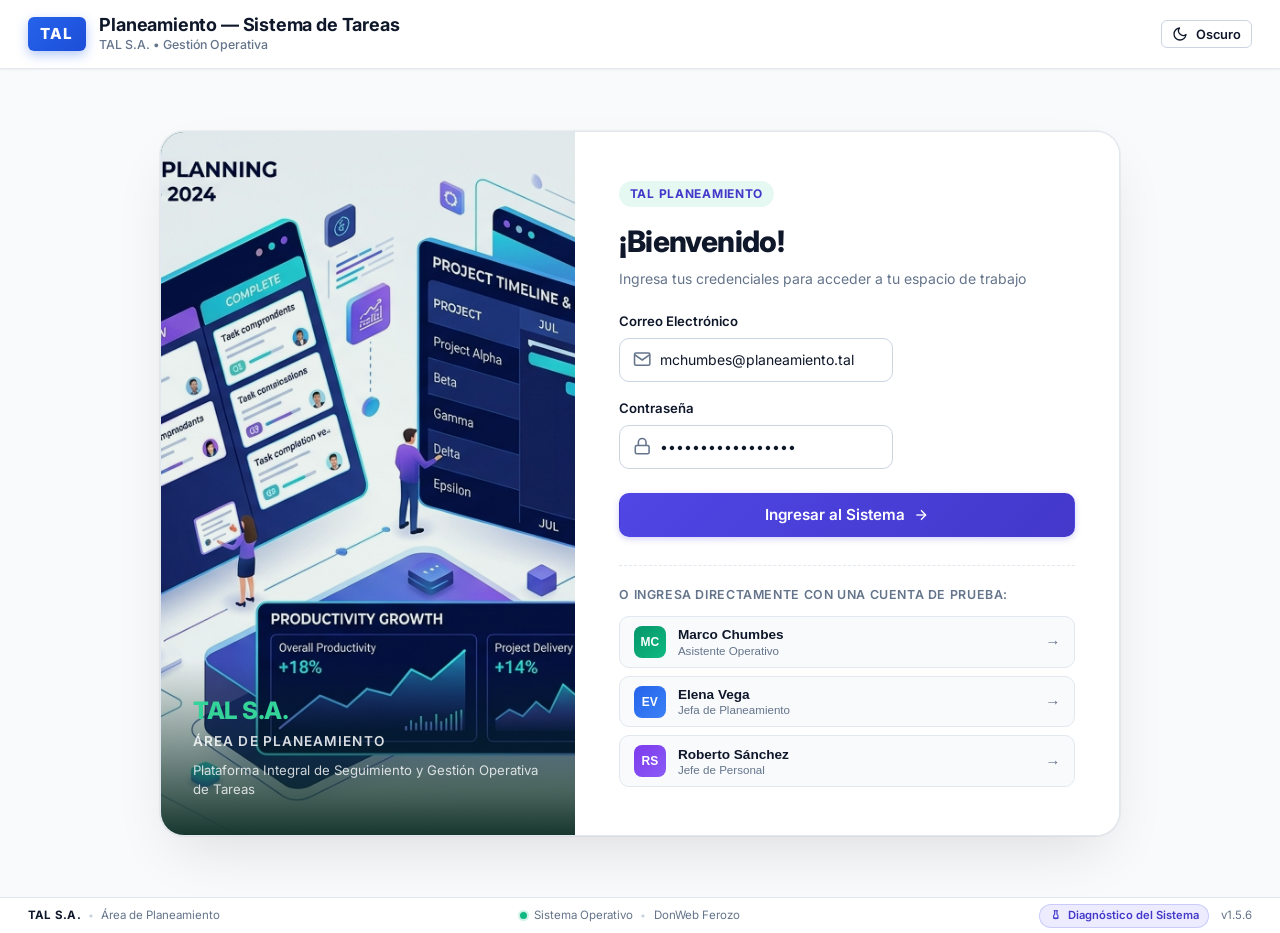
==== commit c8f810c8: "feat(personal): add bulk cleanup and column locking" ====
--- a/public_html/index.html
+++ b/public_html/index.html
@@ -733,7 +733,8 @@
         </div>
         <div class="footer-right" style="display: flex; align-items: center; gap: 0.75rem;">
             <a href="api/test-runner" target="_blank" rel="noopener" class="test-runner-pill" title="Ejecutar autodiagnóstico del sistema en el navegador sin PowerShell">
-                🧪 Diagnóstico del Sistema
+                <svg class="icon-svg icon-svg-sm" aria-hidden="true" focusable="false" viewBox="0 0 24 24" fill="none" stroke="currentColor" stroke-width="2" stroke-linecap="round" stroke-linejoin="round"><path d="M9 3h6"></path><path d="M10 3v6.5a4 4 0 1 0 4 0V3"></path><path d="M8 16h8"></path></svg>
+                Diagnóstico del Sistema
             </a>
             <span>v1.5.6</span>
         </div>
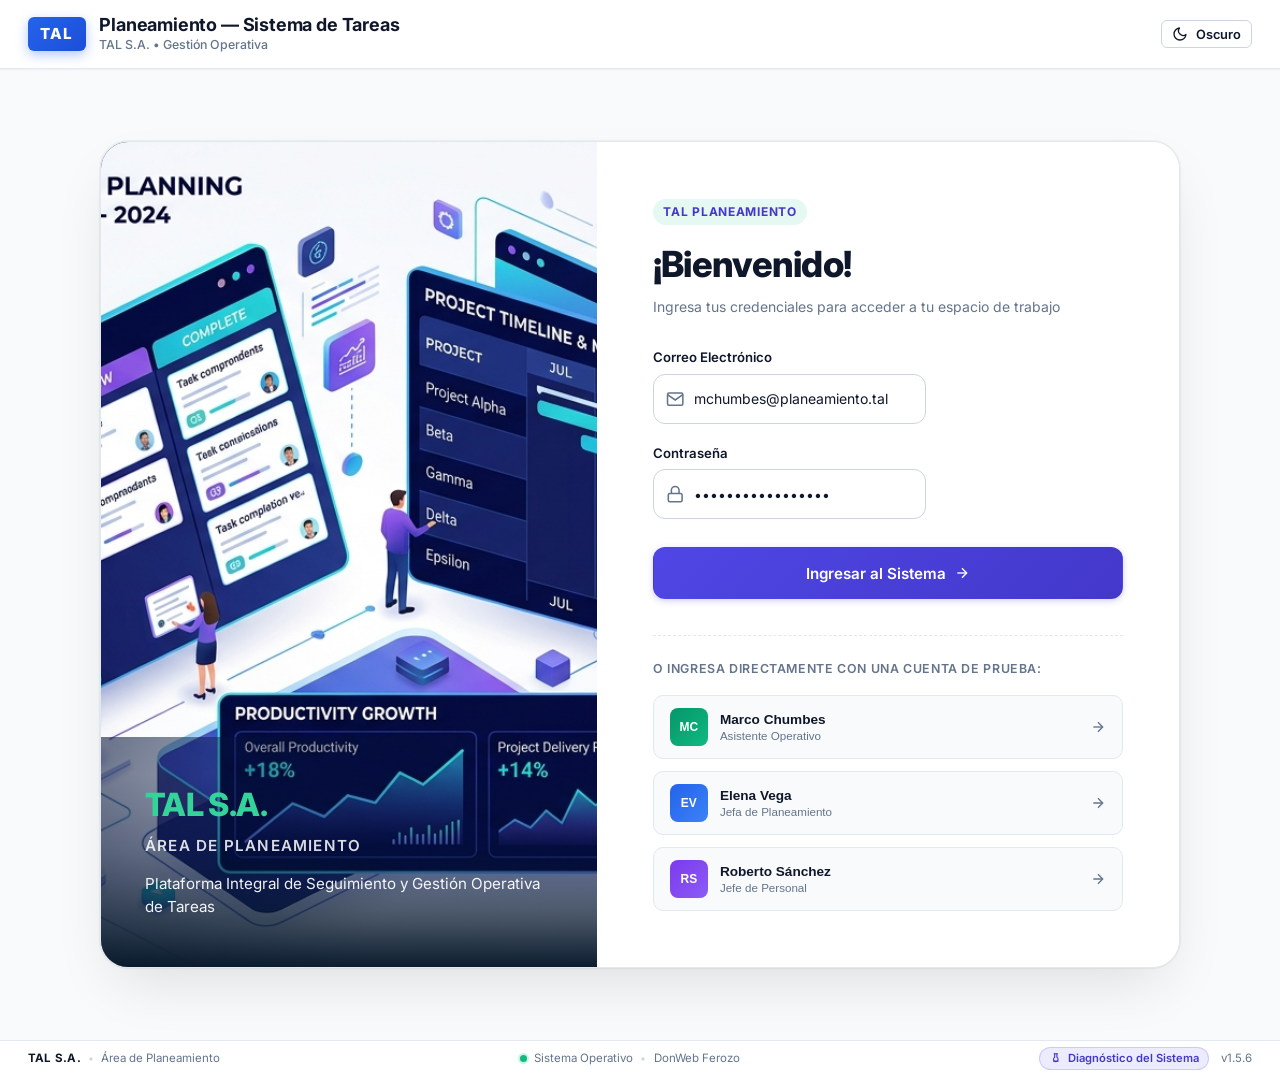
==== commit bbb6cca1: "fix(ui): improve login contrast and spacing" ====
--- a/public_html/index.html
+++ b/public_html/index.html
@@ -191,7 +191,7 @@
                                     <span class="demo-name">Marco Chumbes</span>
                                     <span class="demo-role">Asistente Operativo</span>
                                 </div>
-                                <span class="demo-arrow">→</span>
+                                <svg class="demo-arrow" aria-hidden="true" focusable="false" viewBox="0 0 24 24" fill="none" stroke="currentColor" stroke-width="2"><line x1="5" y1="12" x2="19" y2="12"></line><polyline points="12 5 19 12 12 19"></polyline></svg>
                             </button>
 
                             <button type="button" class="btn-demo-account" onclick="quickLogin('jefe.planeamiento@planeamiento.tal')">
@@ -200,7 +200,7 @@
                                     <span class="demo-name">Elena Vega</span>
                                     <span class="demo-role">Jefa de Planeamiento</span>
                                 </div>
-                                <span class="demo-arrow">→</span>
+                                <svg class="demo-arrow" aria-hidden="true" focusable="false" viewBox="0 0 24 24" fill="none" stroke="currentColor" stroke-width="2"><line x1="5" y1="12" x2="19" y2="12"></line><polyline points="12 5 19 12 12 19"></polyline></svg>
                             </button>
 
                             <button type="button" class="btn-demo-account" onclick="quickLogin('jefe.personal@planeamiento.tal')">
@@ -209,7 +209,7 @@
                                     <span class="demo-name">Roberto Sánchez</span>
                                     <span class="demo-role">Jefe de Personal</span>
                                 </div>
-                                <span class="demo-arrow">→</span>
+                                <svg class="demo-arrow" aria-hidden="true" focusable="false" viewBox="0 0 24 24" fill="none" stroke="currentColor" stroke-width="2"><line x1="5" y1="12" x2="19" y2="12"></line><polyline points="12 5 19 12 12 19"></polyline></svg>
                             </button>
                         </div>
                     </div>
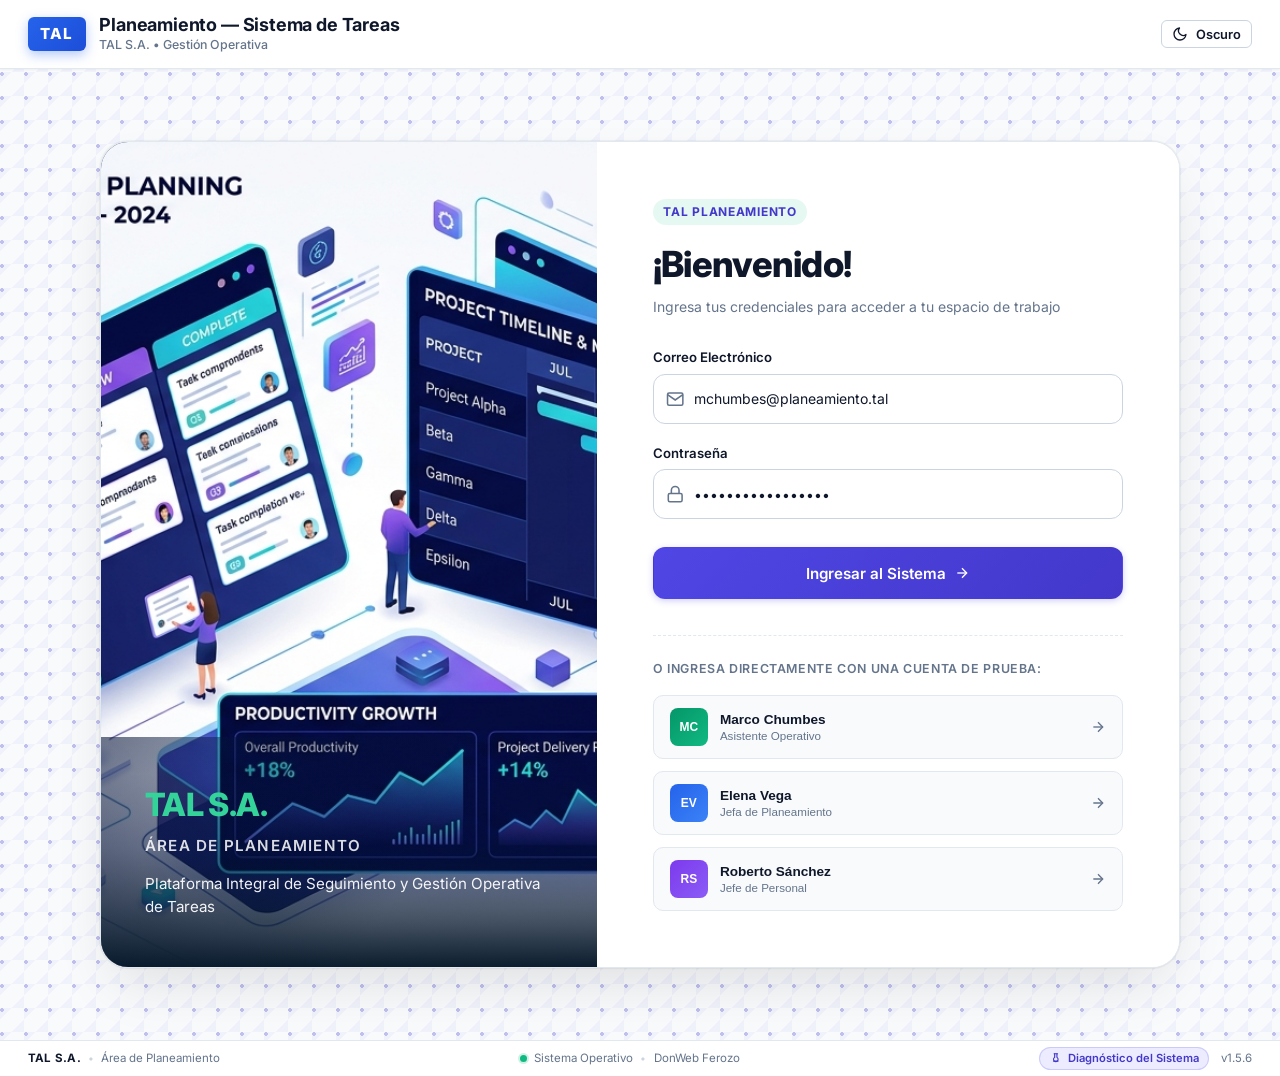
==== commit e5f7d9fd: "refactor(ui): consolidar tablero en vista area" ====
--- a/public_html/index.html
+++ b/public_html/index.html
@@ -82,10 +82,6 @@
                 <svg class="icon-svg" aria-hidden="true" focusable="false" viewBox="0 0 24 24" fill="none" stroke="currentColor" stroke-width="2" stroke-linecap="round" stroke-linejoin="round"><path d="M20 21v-2a4 4 0 0 0-4-4H8a4 4 0 0 0-4 4v2"></path><circle cx="12" cy="7" r="4"></circle></svg>
                 <span>Vista Personal</span>
             </button>
-            <button id="tab-team-board" class="tab-btn" data-scope="team" style="display: none;" role="tab" aria-selected="false" title="Tablero general del equipo">
-                <svg class="icon-svg" aria-hidden="true" focusable="false" viewBox="0 0 24 24" fill="none" stroke="currentColor" stroke-width="2" stroke-linecap="round" stroke-linejoin="round"><path d="M17 21v-2a4 4 0 0 0-4-4H5a4 4 0 0 0-4 4v2"></path><circle cx="9" cy="7" r="4"></circle><path d="M23 21v-2a4 4 0 0 0-3-3.87"></path><path d="M16 3.13a4 4 0 0 1 0 7.75"></path></svg>
-                <span>Tablero del Equipo</span>
-            </button>
             <button id="tab-approvals-view" class="tab-btn" data-scope="approvals" style="display: none;" role="tab" aria-selected="false" title="Bandeja de Aprobaciones">
                 <svg class="icon-svg" aria-hidden="true" focusable="false" viewBox="0 0 24 24" fill="none" stroke="currentColor" stroke-width="2" stroke-linecap="round" stroke-linejoin="round"><path d="M22 11.08V12a10 10 0 1 1-5.93-9.14"></path><polyline points="22 4 12 14.01 9 11.01"></polyline></svg>
                 <span>Aprobaciones</span>
@@ -294,7 +290,7 @@
             <!-- Tabla de Expedientes Archivados -->
             <div class="section-box" style="padding: 0; overflow: hidden;">
                 <div class="table-responsive">
-                    <table class="team-balance-table" style="margin: 0;">
+                    <table class="history-table" style="margin: 0;">
                         <thead>
                             <tr>
                                 <th style="width: 110px;">Código</th>
--- a/public_html/assets/css/variables.css
+++ b/public_html/assets/css/variables.css
@@ -6,6 +6,8 @@
 :root {
   /* Paleta de Superficie y Fondo (Modo Claro) */
   --bg-primary: #f8fafc;
+  --bg-pattern: radial-gradient(circle at 2px 2px, rgba(67, 56, 202, 0.28) 1.7px, transparent 1.9px), linear-gradient(135deg, rgba(79, 70, 229, 0.045) 25%, transparent 25%, transparent 75%, rgba(79, 70, 229, 0.045) 75%);
+  --bg-pattern-size: 24px 24px;
   --bg-surface: #ffffff;
   --bg-surface-hover: #f1f5f9;
   --bg-surface-subtle: #f8fafc;
@@ -64,6 +66,8 @@
 
 [data-theme="dark"] {
   --bg-primary: #0b0f19;
+  --bg-pattern: radial-gradient(circle at 1px 1px, rgba(129, 140, 248, 0.13) 1px, transparent 1.2px);
+  --bg-pattern-size: 28px 28px;
   --bg-surface: #111827;
   --bg-surface-hover: #1f2937;
   --bg-surface-subtle: #161f30;
--- a/public_html/assets/css/variables.css
+++ b/public_html/assets/css/variables.css
@@ -6,6 +6,8 @@
 :root {
   /* Paleta de Superficie y Fondo (Modo Claro) */
   --bg-primary: #f8fafc;
+  --bg-pattern: radial-gradient(circle at 2px 2px, rgba(67, 56, 202, 0.28) 1.7px, transparent 1.9px), linear-gradient(135deg, rgba(79, 70, 229, 0.045) 25%, transparent 25%, transparent 75%, rgba(79, 70, 229, 0.045) 75%);
+  --bg-pattern-size: 24px 24px;
   --bg-surface: #ffffff;
   --bg-surface-hover: #f1f5f9;
   --bg-surface-subtle: #f8fafc;
@@ -64,6 +66,8 @@
 
 [data-theme="dark"] {
   --bg-primary: #0b0f19;
+  --bg-pattern: radial-gradient(circle at 1px 1px, rgba(129, 140, 248, 0.13) 1px, transparent 1.2px);
+  --bg-pattern-size: 28px 28px;
   --bg-surface: #111827;
   --bg-surface-hover: #1f2937;
   --bg-surface-subtle: #161f30;
